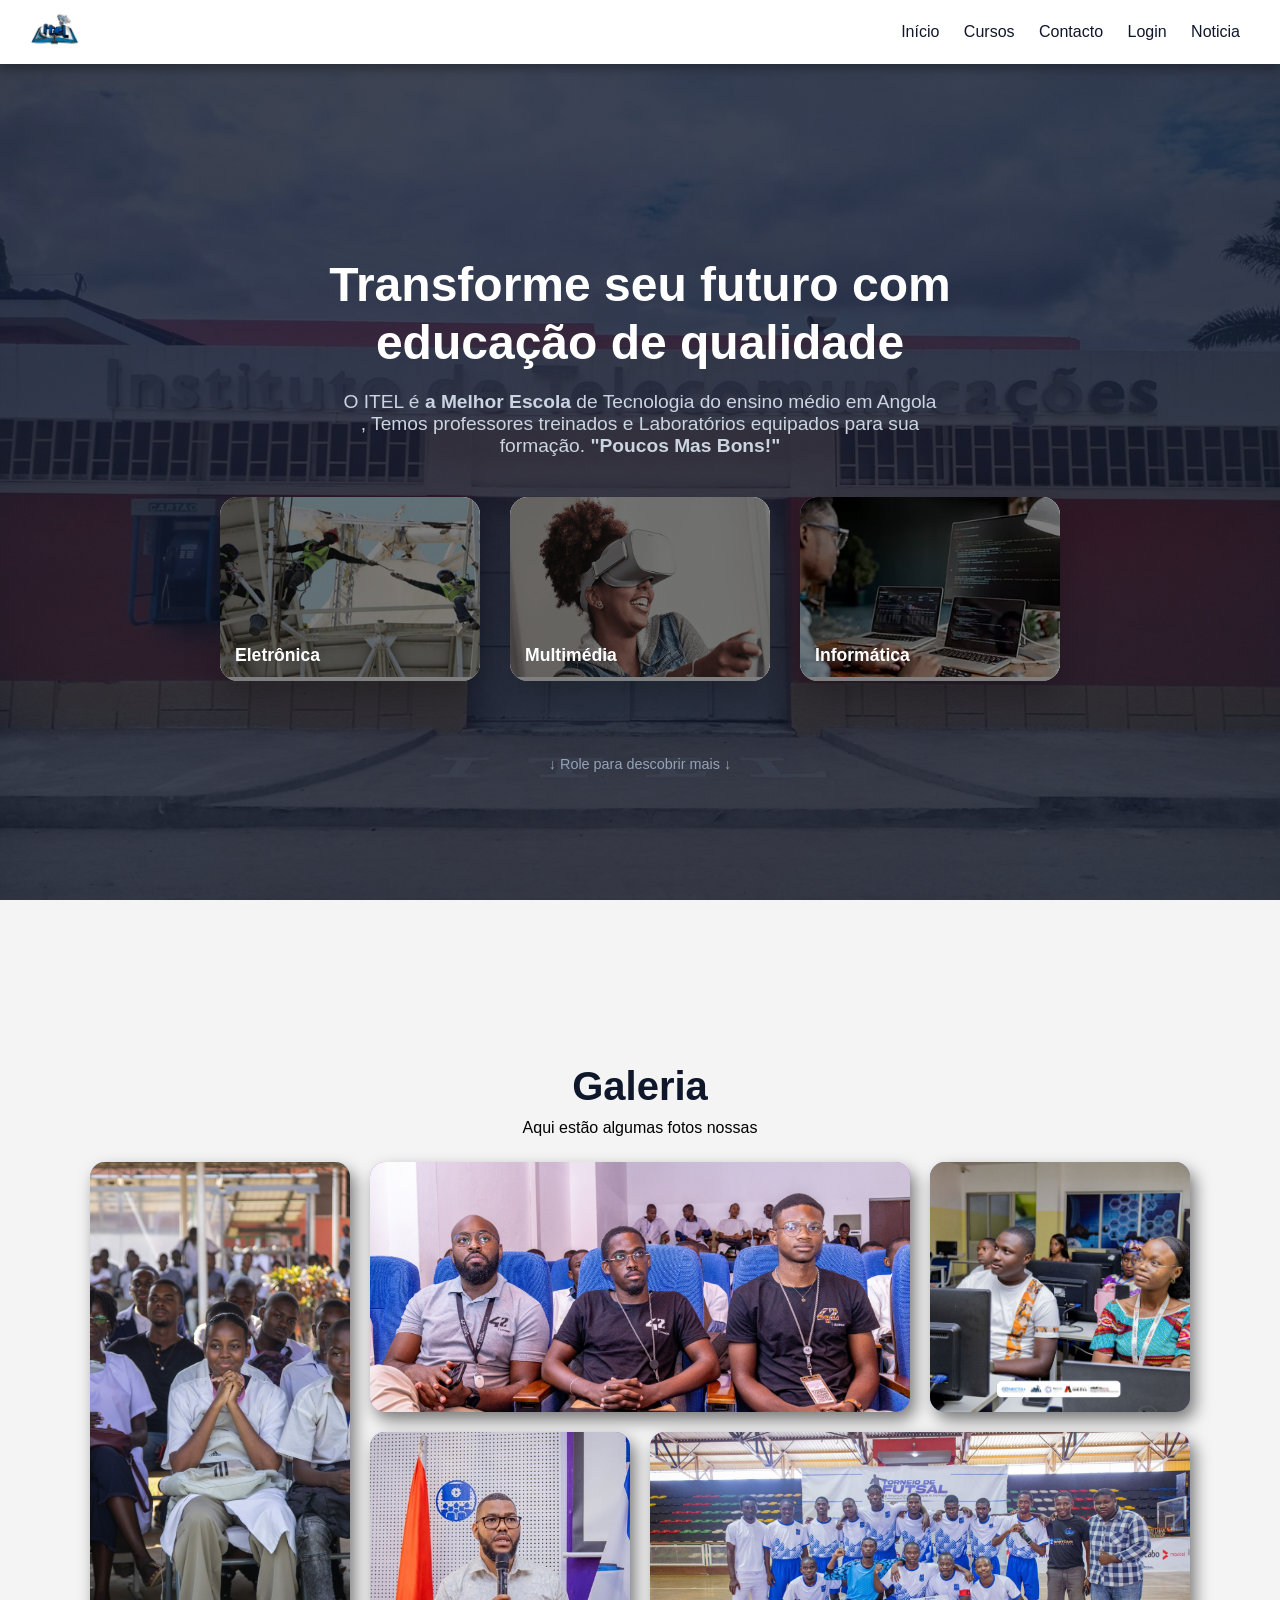
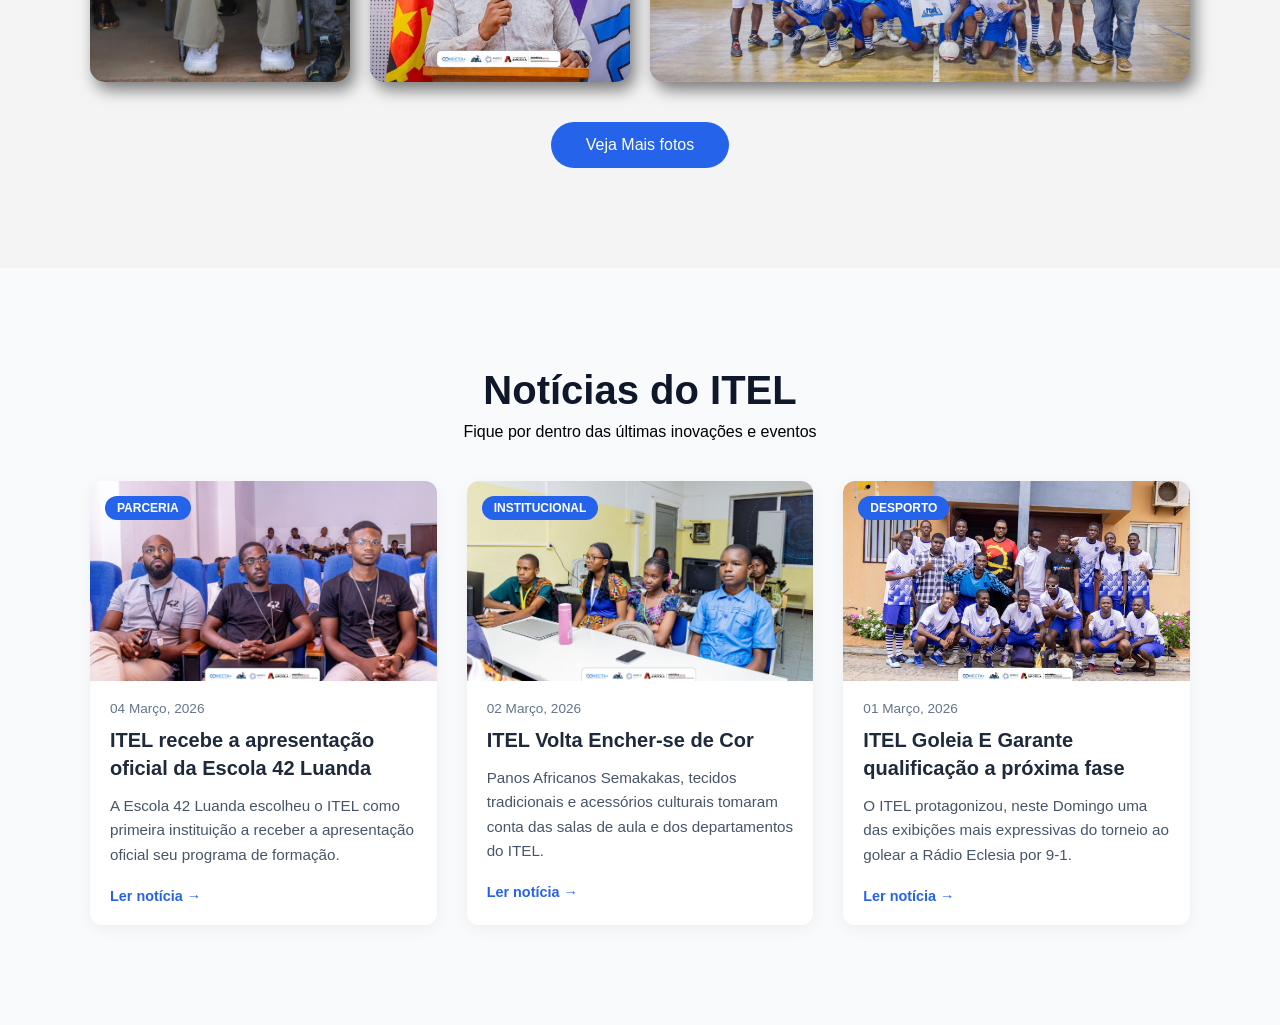
==== Final/index.html @ 25d89b78 "Troca básica de algumas propriedades" ====
<!DOCTYPE html>
<html lang="pt-br">
<head>
    <meta charset="UTF-8">
    <meta name="viewport" content="width=device-width, initial-scale=1.0">
    <meta name="Author" content="Aijá Gourgel e Zola Bento">
    <link rel="shortcut icon" href="imagens/image.png" type="image/x-icon">

    <link rel="stylesheet" href="style.css">
    
    <title>Itel - Instituto de Telecomunicações</title>
</head>


<body>
    <header>
        <div>
            <img src="imagens/image.png" alt="Imagem do itel">
            
        </div>
        <nav>
            <a href="#inicio">Início</a>
            <a href="#cursos">Cursos</a>
            <a href="#contacto">Contacto</a>
            <a href="login.html">Login</a>
            <a href="#noticia">Noticia</a>
        </nav>
    </header>



    <main>
        <section class="hero">
            <h1>Transforme seu futuro com educação de qualidade</h1>
            
            <p>O ITEL é <b>a Melhor Escola</b> de Tecnologia do ensino médio em Angola , Temos professores treinados e Laboratórios equipados para sua formação. 
            <b>"Poucos Mas Bons!"</b>
            <div class="cursos">

                <div class="card">
                   <a href="cursos.html"> <img src="imagens/electronica.png" alt="Curso de Eletrônica"></a>
                    <span>Eletrônica</span>
                </div>

                <div class="card">
                   <a href="cursos.html"> <img src="imagens/multimedia.png" alt="Curso de Multimédia"></a>
                    <span>Multimédia</span>
                </div>

                <div class="card">
                   <a href="cursos.html"> <img src="imagens/informatica.jpg" alt="Curso de Informática"></a>
                    <span>Informática</span>
                </div>

            </div>

            <div class="scroll">↓ Role para descobrir mais ↓</div>
        </section>





        <section id="galeria" class="secao">
            <h2>Galeria</h2>
            <p class="subtitle">Aqui estão algumas fotos nossas</p>
            <div class="bento-grid">
                <div class="foto-item grande-v" loading="lazy"><img src="Pagina de Galeria/GaleriaDeImagens/Alunos.jpg" alt=""></div>
                <div class="foto-item grande-h" loading="lazy"><img src="Pagina de Galeria/GaleriaDeImagens/42 4.jpeg" alt=""></div>
                <div class="foto-item quadrado" loading="lazy"><img src="Pagina de Galeria/GaleriaDeImagens/Africa Fevereiro8.jpeg" alt=""></div>
                <div class="foto-item quadrado" loading="lazy"><img src="Pagina de Galeria/GaleriaDeImagens/DG.jpg" alt=""></div>
                <div class="foto-item grande-h" loading="lazy"><img src="Pagina de Galeria/GaleriaDeImagens/DreamSpace Itel6.jpeg" alt=""></div>
            </div>
            
            <button class="botao"><a href="Pagina de Galeria/Galeria.html">Veja Mais fotos</a></button>
               
        </section>
            


        <section id="noticia" class="secao secao-noticias">
            <div>
                <h2 class="titulo-secao">Notícias do ITEL</h2>
                <p class="subtitle">Fique por dentro das últimas inovações e eventos</p>

                <div class="noticias-grid">
                    <article class="noticia-card">
                        <div class="noticia-img">
                            <img src="Pagina de Galeria/GaleriaDeImagens/42 4.jpeg" alt="Evento Tecnológico">
                            <span class="categoria">Parceria</span>
                        </div>
                        <div class="noticia-corpo">
                            <span class="data">04 Março, 2026</span>
                            <h3>ITEL recebe a apresentação oficial da Escola 42 Luanda</h3>
                            <p>A Escola 42 Luanda escolheu o ITEL como primeira instituição a receber a apresentação oficial seu programa de formação.</p>
                            <a href="#" class="ler-mais">Ler notícia →</a>
                        </div>
                    </article>

                    <article class="noticia-card">
                        <div class="noticia-img">
                            <img src="Pagina de Galeria/GaleriaDeImagens/Africa Fevereiro6.jpeg" alt="Formatura">
                            <span class="categoria">Institucional</span>
                        </div>
                        <div class="noticia-corpo">
                            <span class="data">02 Março, 2026</span>
                            <h3>ITEL Volta Encher-se de Cor</h3>
                            <p>Panos Africanos Semakakas, tecidos tradicionais e acessórios culturais tomaram conta das salas de aula e dos departamentos do ITEL.</p>
                            <a href="#" class="ler-mais">Ler notícia →</a>
                        </div>
                    </article>

                    <article class="noticia-card">
                        <div class="noticia-img">
                            <img src="Pagina de Galeria/GaleriaDeImagens/DreamSpace Itel2.jpeg" alt="Premiação">
                            <span class="categoria">Desporto</span>
                        </div>
                        <div class="noticia-corpo">
                            <span class="data">01 Março, 2026</span>
                            <h3>ITEL Goleia E Garante qualificação a próxima fase</h3>
                            <p>O ITEL protagonizou, neste Domingo uma das exibições mais expressivas do torneio ao golear a Rádio Eclesia por 9-1.</p>
                            <a href="#" class="ler-mais">Ler notícia →</a>
                        </div>
                    </article>
                </div>
            </div>
        </section>

        
    </main>
    
</body>
</html>
---- Final/style.css ----
/*Formatações Gerais*/

*{
    margin:0;
    padding:0;
    box-sizing:border-box;
    font-family: 'Segoe UI', Tahoma, Geneva, Verdana, sans-serif;
}

body{
    background-color: #f4f4f4;
}
/*definições básicas para todas as secções*/ 
.secao{
    padding: 100px 90px;
    display: flex;
    align-items: center;
    justify-content: center;
    flex-direction: column;
}

h1{
    color: white;
}
h2{
    text-align: center;
    font-size: 2.5rem;
    color: #0f172a;
    text-align: center;
    margin-bottom: 10px;
}

.subtitle{
    text-align: center;
    font-weight: 2px;
    margin-bottom: 25px;
}

html {
    scroll-behavior: smooth;
}





/*Navbar*/



header {
    display: flex;
    justify-content: space-between;
    padding: 5px 30px;
    position: sticky;
    top: 0;
    align-items: center;
    box-shadow: 0 5px 10px rgba(0,0,0,0.3);
    background-color: white;
    z-index: 1000;
}

header a {
    text-decoration: none;
    padding: 10px;
    color: #0f172a;
    font-weight: 500;
}

header img {
    width: 50px;
    display: inline;
}







/*Seção Hero*/


.hero{
    min-height:100vh;
    display:flex;
    flex-direction:column;
    justify-content:center;
    align-items:center;
    text-align:center;
    padding:40px 20px;
    background: linear-gradient(rgba(15, 23, 42, 0.79), rgba(15, 23, 42, 0.803)),
    url('imagens/ITELfoto.jpeg') center/cover;
    background-repeat: no-repeat;
    background-attachment: fixed;
    background-size: cover;
}

.hero h1{
    font-size:3rem;
    max-width:800px;
    margin-bottom:20px;
    line-height:1.2;
}

.hero h1{
    font-size:3rem;
    max-width:800px;
    margin-bottom:20px;
    line-height:1.2;
}

.hero p{
    font-size:1.2rem;
    max-width:600px;
    margin-bottom:40px;
    color:#cbd5e1;
}



.cursos{
    display:flex;
    gap:30px;
    flex-wrap:wrap;
    justify-content:center;
    margin-bottom:50px;
}

.card{
    position: relative;
    color: #ffffff;
    width:260px;
    background:#ffffff;
    border-radius:18px;
    overflow:hidden;
    box-shadow:0 15px 35px rgba(0,0,0,0.25);
    transition:0.4s ease;
    cursor:pointer;
    text-align:center;
}

.card img{
    width:100%;
    height:180px;
    object-fit:cover;
    transition:0.4s;
    overflow: hidden;
}

.card h3{
    padding:20px 15px;
    font-size:1.2rem;
    color:#0f172a;
}

.card::after{
    content:'';
    position:absolute;
    inset:0;
    background:rgba(0,0,0,0.45);
    opacity:0;
    transition:0.3s;
    opacity:1;
}

.card:hover{
    transform:translateY(-12px);
    box-shadow:0 20px 45px rgba(37,99,235,0.4);
}


.card::after{
    content:'';
    position:absolute;
    inset:0;
    background:rgba(0,0,0,0.5);
}

.card span{
    position:absolute;
    bottom:15px;
    left:15px;
    font-weight:bold;
    font-size:1.1rem;
    z-index:2;
    color:white;
}


.card:hover img{
    transform:scale(1.1);
}

.scroll{
    margin-top:25px;
    font-size:0.9rem;
    color:#94a3b8;
    animation: bounce 2s infinite;
}

@keyframes bounce{
    0%,20%,50%,80%,100%{transform:translateY(0);}
    40%{transform:translateY(8px);}
    60%{transform:translateY(4px);}
}

@media(max-width:768px){
    .hero h1{
        font-size:2.2rem;
    }
}









/*Seção Galeria*/


/*bento-grid... Um tipo de display q organiza em colunas... q nem no bootstrap */
.bento-grid {
    display: grid;
    grid-template-columns: repeat(4, 1fr);
    grid-auto-rows: 250px;
    gap: 20px;
}

/* O Container da Foto */
.foto-item {
    border-radius: 15px;
    overflow: hidden; /* Corta a imagem que sobrar do zoom */
    position: relative;
    background-color: #ddd;
    display: flex;
    box-shadow: 5px 8px 16px rgb(0, 0, 0, 0.5);
}

/* O Ajusta a Foto no seu container*/
.foto-item img {
    width: 100%;
    height: 100%;
    object-fit: cover;
    transition: transform 0.5s ease;
    display: block;
}

.foto-item:hover img {
    transform: scale(1.1);
    cursor: pointer;
}

/* Estilização das direções/tamanhos... aqui vc escolhe o tamanho dos filhos do container Bento-grid, tipo os col do bootstrap*/
.grande-v { 
    grid-row: span 2;
} 
.grande-h {
    grid-column: span 2; 
} 
.quadrado { 
    grid-column: span 1; grid-row: span 1; 
}
.destaque { 
    grid-column: span 2; grid-row: span 2; 
}

/* Cores de fallback apenas para os itens q estao sem foto ainda */
.grande-v {
    background-color: #7ed6df; 
}
.grande-h { 
    background-color: #e056fd; 
}
.quadrado { 
    background-color: #686de0; 
}
.destaque { 
    background-color: #f0932b; 
}

.botao{
    margin-top: 40px;
    padding:14px 35px;
    border:none;
    border-radius:30px;
    background:#2563eb;
    color:white;
    font-size:1rem;
    cursor:pointer;
    transition:0.3s;
    display: flex;
}

.botao:hover{
    background:#1d4ed8;
}

.botao a{
    text-decoration: none;
    color: white;
}







/* Seção de Notícias */

.secao-noticias {
    background-color: #f8fafc;
}


.noticias-grid {
    display: grid;
    grid-template-columns: repeat(3, 1fr);
    gap: 30px;
    max-width: 1200px;
    margin: 40px auto 0;
}

/* Card Individual */
.noticia-card {
    background: #ffffff;
    border-radius: 12px;
    overflow: hidden;
    box-shadow: 0 4px 15px rgba(0, 0, 0, 0.05);
    transition: transform 0.3s ease, box-shadow 0.3s ease;
}

.noticia-card:hover {
    transform: translateY(-8px);
    box-shadow: 0 10px 25px rgba(0, 0, 0, 0.1);
}

/* Imagem da Notícia */
.noticia-img {
    position: relative;
    height: 200px;
}

.noticia-img img {
    width: 100%;
    height: 100%;
    object-fit: cover;
}


.categoria {
    position: absolute;
    top: 15px;
    left: 15px;
    background: #2563eb;
    color: white;
    padding: 5px 12px;
    font-size: 0.75rem;
    font-weight: bold;
    border-radius: 20px;
    text-transform: uppercase;
}

/* Conteúdo do Card */
.noticia-corpo {
    padding: 20px;
}

.data {
    font-size: 0.85rem;
    color: #64748b;
    display: block;
    margin-bottom: 10px;
}

.noticia-corpo h3 {
    font-size: 1.25rem;
    color: #1e293b;
    margin-bottom: 12px;
    line-height: 1.4;
}

.noticia-corpo p {
    color: #475569;
    font-size: 0.95rem;
    line-height: 1.6;
    margin-bottom: 20px;
}

.ler-mais {
    text-decoration: none;
    color: #2563eb;
    font-weight: bold;
    font-size: 0.9rem;
    transition: 0.2s;
}
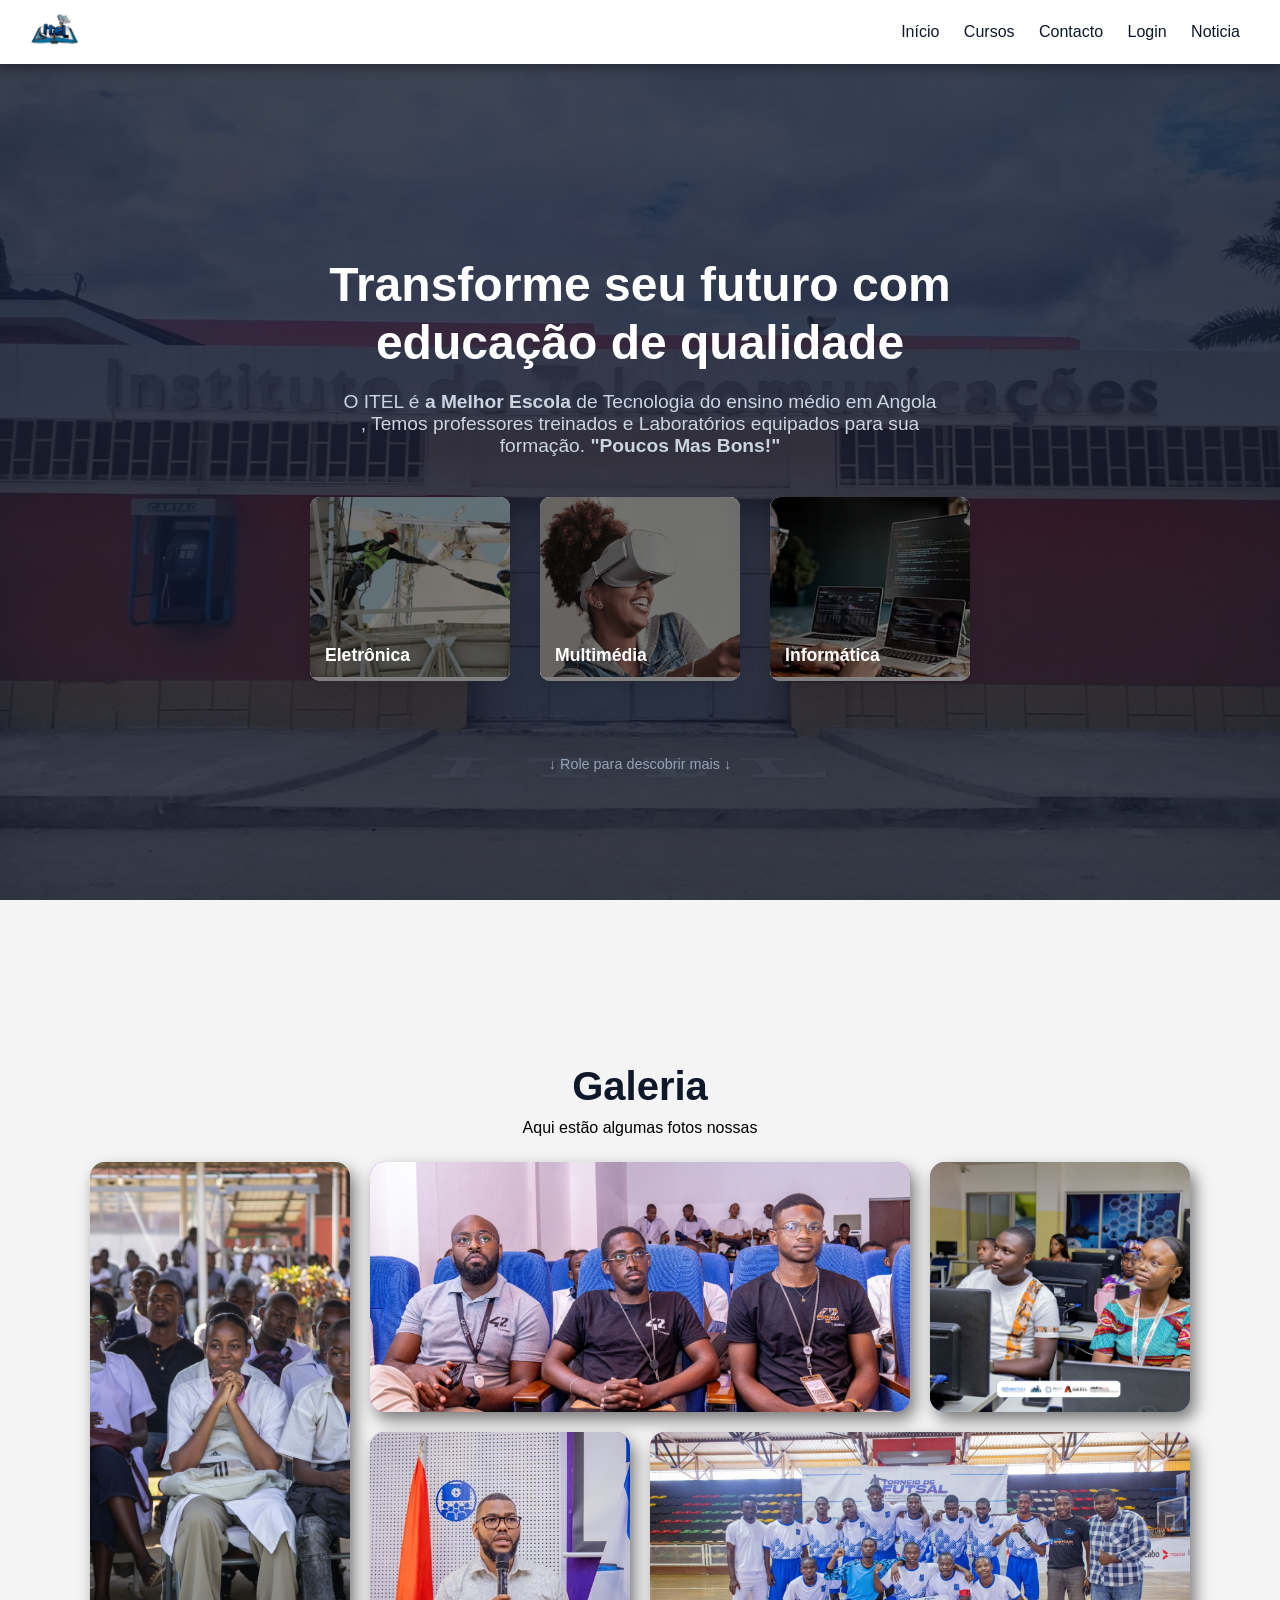
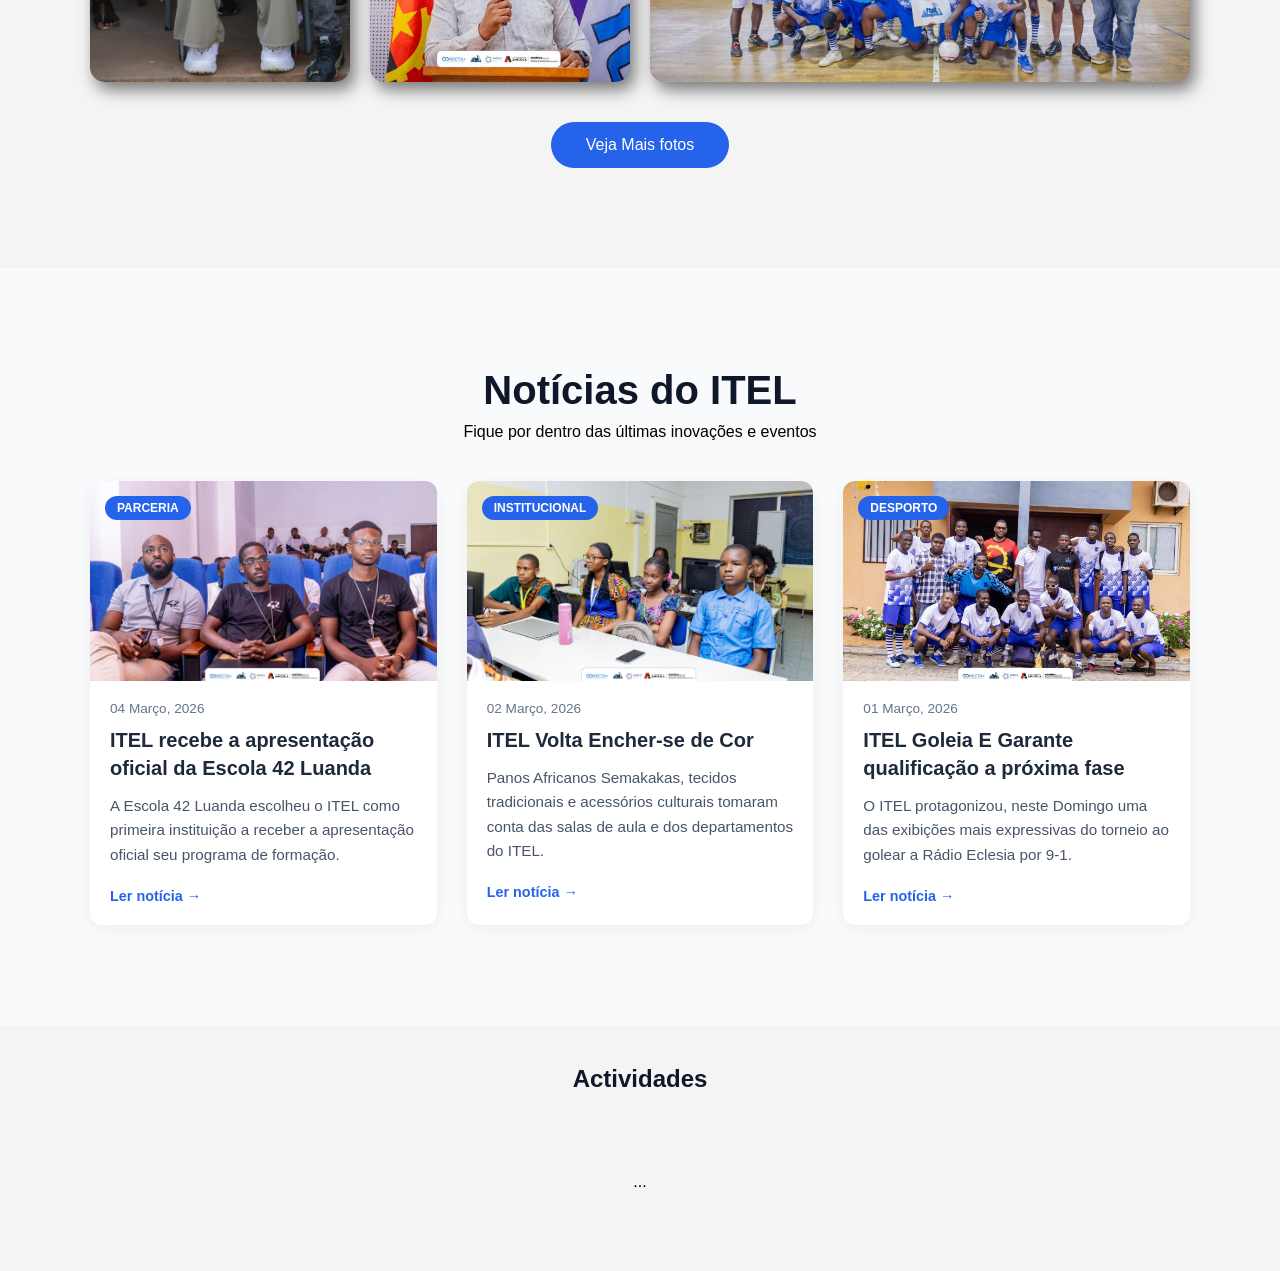
==== commit 50bb3edf: "trabalhei no sector de actividades e estou terminando a section de noticia, só vai faltar pra mim, a" ====
--- a/Final/index.html
+++ b/Final/index.html
@@ -6,7 +6,7 @@
     <meta name="Author" content="Aijá Gourgel e Zola Bento">
     <link rel="shortcut icon" href="imagens/image.png" type="image/x-icon">
 
-    <link rel="stylesheet" href="style.css">
+    <link rel="stylesheet" href="/Final/style.css">
     
     <title>Itel - Instituto de Telecomunicações</title>
 </head>
@@ -15,12 +15,12 @@
 <body>
     <header>
         <div>
-            <img src="imagens/image.png" alt="Imagem do itel">
+            <img src="/Final/imagens/image.png" alt="Imagem do itel">
             
         </div>
         <nav>
             <a href="#inicio">Início</a>
-            <a href="#cursos">Cursos</a>
+            <a href="/Final/cursos/cursos.html">Cursos</a>
             <a href="#contacto">Contacto</a>
             <a href="login.html">Login</a>
             <a href="#noticia">Noticia</a>
@@ -93,7 +93,7 @@
                             <span class="data">04 Março, 2026</span>
                             <h3>ITEL recebe a apresentação oficial da Escola 42 Luanda</h3>
                             <p>A Escola 42 Luanda escolheu o ITEL como primeira instituição a receber a apresentação oficial seu programa de formação.</p>
-                            <a href="#" class="ler-mais">Ler notícia →</a>
+                            <a href="/Final/noticias/noticias.html" class="ler-mais">Ler notícia →</a>
                         </div>
                     </article>
 
@@ -106,7 +106,7 @@
                             <span class="data">02 Março, 2026</span>
                             <h3>ITEL Volta Encher-se de Cor</h3>
                             <p>Panos Africanos Semakakas, tecidos tradicionais e acessórios culturais tomaram conta das salas de aula e dos departamentos do ITEL.</p>
-                            <a href="#" class="ler-mais">Ler notícia →</a>
+                            <a href="/Final/noticias/noticias.html" class="ler-mais">Ler notícia →</a>
                         </div>
                     </article>
 
@@ -119,15 +119,85 @@
                             <span class="data">01 Março, 2026</span>
                             <h3>ITEL Goleia E Garante qualificação a próxima fase</h3>
                             <p>O ITEL protagonizou, neste Domingo uma das exibições mais expressivas do torneio ao golear a Rádio Eclesia por 9-1.</p>
-                            <a href="#" class="ler-mais">Ler notícia →</a>
+                            <a href="/Final/noticias/noticias.html" class="ler-mais">Ler notícia →</a>
                         </div>
                     </article>
                 </div>
             </div>
         </section>
 
+
         
+    <section id="actividades" class="actividades">
+
+  <!-- Título da Secção -->
+  <h1>Actividades</h1>
+
+  <!-- Área de Cards -->
+  <div class="cards-container">
+    <div class="card" data-atividade="Fititel">
+      <img src="/Final/Actividades/fititel/544825075_1218911470279845_1274962918031670438_n.jpg" alt="Fititel">
+      <h3>Fititel</h3>
+      <p>O Fititel é um evento de tecnologia e inovação do ITEL, reunindo estudantes e projetos criativos.</p>
+    </div>
+    <div class="card" data-atividade="Informática">
+      <img src="/Final/Actividades/seman_info/capainfo.jpg" alt="Semana de Informática">
+      <h3>Semana de Informática</h3>
+      <p>Semana dedicada à informática, com workshops de programação, sistemas e novas tecnologias.</p>
+    </div>
+    <div class="card" data-atividade="Electrónica">
+      <img src="/Final/Actividades/Seman_ele/capsemanaeele.jpg" alt="Semana de Electrónica">
+      <h3>Semana de Electrónica</h3>
+      <p>Semana de Electrónica com projetos de circuitos, robótica e inovação tecnológica aplicada.</p>
+    </div>
+    <div class="card" data-atividade="Multimédia">
+      <img src="/Final/Actividades/sema_mult/487853320_1090563743114619_5174947730304767502_n.jpg" alt="Semana de Multimédia">
+      <h3>Semana de Multimédia</h3>
+      <p>Apresentação de trabalhos de design, vídeo, áudio e outras criações digitais inovadoras.</p>
+    </div>
+    <div class="card" data-atividade="África">
+      <img src="/Final/Actividades/sexta_cultural/Amor.jpg" alt="Representação da África">
+      <h3>Sexta Cultural</h3>
+      <p>Toda última sexta do mês, cultura, música, dança e atividades artísticas para todos.</p>
+    </div>
+    <div class="card" data-atividade="ITEL Solidário">
+      <img src="/Final/Actividades/itelsolidario/487826390_1088875983283395_3658495766381052444_n (1).jpg" alt="ITEL Solidário">
+      <h3>ITEL Solidário</h3>
+      <p>O ITEL Solidário promove ações sociais e comunitárias, ajudando pessoas e fortalecendo a comunidade.</p>
+    </div>
+    <div class="card" data-atividade="Futebol">
+      <img src="/Final/Actividades/futitel/capa.jpg" alt="Futebol">
+      <h3>Futebol</h3>
+      <p>Competições e jogos de futebol entre estudantes, promovendo desporto, espírito e diversão.</p>
+    </div>
+  </div>
+
+  <!-- Modal -->
+  <div class="modal">
+    <div class="modal-content">
+      <span class="close">&times;</span>
+      <h2 id="modal-title"></h2>
+      <div class="modal-gallery" id="modal-gallery">
+        <!-- Imagens carregadas via JS -->
+      </div>
+    </div>
+  </div>
+<section id="actividades" class="actividades">
+  <!-- Título e cards existentes -->
+  ...
+  <!-- Modal existente -->
+  <div class="modal">
+    ...
+  </div>
+
+  <!-- Novo lightbox -->
+  <div class="lightbox" id="lightbox">
+    <span class="close-lightbox">&times;</span>
+    <img id="lightbox-img" src="">
+  </div>
+</section>
+</section>
     </main>
-    
+    <script src="script.js"></script>
 </body>
 </html>
--- a/Final/style.css
+++ b/Final/style.css
@@ -397,4 +397,239 @@
     font-weight: bold;
     font-size: 0.9rem;
     transition: 0.2s;
+}
+/* ====== Secção Actividades ====== */
+.actividades {
+  padding: 40px;
+  text-align: center;
+  background-color: #F4F4F4;
+  font-family: 'Segoe UI', Tahoma, Geneva, Verdana, sans-serif;
+}
+
+.actividades h1 {
+  color: #0F172A;
+  margin-bottom: 40px;
+}
+
+/* ====== Cards ====== */
+.cards-container {
+  display: flex;
+  justify-content: center;
+  gap: 30px;
+  flex-wrap: wrap;
+}
+
+.card {
+  background: #FFFFFF;
+  border-radius: 10px;
+  box-shadow: 0 5px 15px rgba(0,0,0,0.1);
+  width: 200px;
+  cursor: pointer;
+  transition: transform 0.3s, box-shadow 0.3s, opacity 0.6s;
+  opacity: 0;
+  transform: scale(0.8);
+}
+
+.card img {
+  width: 100%;
+  border-top-left-radius: 10px;
+  border-top-right-radius: 10px;
+}
+
+.card h3 {
+  color: #2563EB;
+  margin: 10px 0 5px;
+}
+
+.card p {
+  color: #64748B;
+  font-size: 14px;
+  padding: 0 10px 10px;
+}
+
+.card:hover {
+  transform: translateY(-5px);
+  box-shadow: 0 10px 20px rgba(0,0,0,0.2);
+}
+
+/* ====== Modal ====== */
+.modal {
+  display: none;
+  position: fixed;
+  z-index: 999;
+  left: 0;
+  top: 0;
+  width: 100%;
+  height: 100%;
+  overflow: auto;
+  background-color: rgba(0,0,0,0.7);
+}
+
+.modal-content {
+  background-color: #FFFFFF;
+  margin: 10% auto;
+  padding: 20px;
+  border-radius: 10px;
+  width: 80%;
+  max-width: 800px;
+  animation: zoomIn 0.4s ease;
+  text-align: center;
+}
+
+.modal-gallery {
+  display: grid;
+  grid-template-columns: repeat(auto-fill, 150px);
+  gap: 15px;
+  justify-content: center;
+  margin-top: 20px;
+}
+
+.modal-gallery img {
+  width: 100%;
+  border-radius: 5px;
+}
+
+.close {
+  color: #0F172A;
+  float: right;
+  font-size: 28px;
+  font-weight: bold;
+  cursor: pointer;
+}
+
+.close:hover {
+  color: #2563EB;
+}
+
+/* ====== Animação ====== */
+@keyframes zoomIn {
+  0% { transform: scale(0.8); opacity: 0; }
+  100% { transform: scale(1); opacity: 1; }
+}
+/* Hover zoom na galeria */
+.modal-gallery img {
+  width: 100%;
+  border-radius: 5px;
+  transition: transform 0.3s, box-shadow 0.3s;
+  cursor: pointer;
+}
+
+.modal-gallery img:hover {
+  transform: scale(1.1);
+  box-shadow: 0 10px 20px rgba(0,0,0,0.3);
+}
+
+/* Lightbox */
+.lightbox {
+  display: none;
+  position: fixed;
+  z-index: 1000;
+  top: 0;
+  left: 0;
+  width: 100%;
+  height: 100%;
+  background-color: rgba(0,0,0,0.9);
+  justify-content: center;
+  align-items: center;
+}
+
+.lightbox img {
+  max-width: 90%;
+  max-height: 90%;
+  border-radius: 10px;
+  box-shadow: 0 10px 30px rgba(0,0,0,0.5);
+}
+
+.close-lightbox {
+  position: absolute;
+  top: 20px;
+  right: 30px;
+  color: #FFFFFF;
+  font-size: 36px;
+  cursor: pointer;
+}
+
+.pagina-noticias{
+padding:40px;
+background:#f4f4f4;
+font-family:Arial;
+}
+
+.topo-noticias{
+display:flex;
+justify-content:space-between;
+margin-bottom:40px;
+}
+
+.voltar{
+text-decoration:none;
+color:#2563EB;
+font-weight:bold;
+}
+
+.cards-noticias{
+display:grid;
+grid-template-columns:repeat(auto-fit,minmax(260px,1fr));
+gap:25px;
+}
+
+.card-noticia{
+background:white;
+padding:15px;
+border-radius:10px;
+box-shadow:0 5px 15px rgba(0,0,0,0.1);
+transition:0.3s;
+}
+
+.card-noticia:hover{
+transform:translateY(-5px);
+}
+
+.card-noticia img{
+width:100%;
+border-radius:8px;
+}
+
+.saber-mais{
+color:#2563EB;
+cursor:pointer;
+font-weight:bold;
+}
+
+
+/* MODAL */
+
+.modal-noticia{
+display:none;
+position:fixed;
+top:0;
+left:0;
+width:100%;
+height:100%;
+background:rgba(0,0,0,0.7);
+justify-content:center;
+align-items:center;
+}
+
+.modal-conteudo{
+background:white;
+width:70%;
+max-width:900px;
+padding:25px;
+border-radius:10px;
+position:relative;
+}
+
+.modal-conteudo img{
+width:100%;
+border-radius:8px;
+margin-bottom:20px;
+}
+
+.fechar{
+position:absolute;
+top:10px;
+right:20px;
+font-size:30px;
+cursor:pointer;
 }
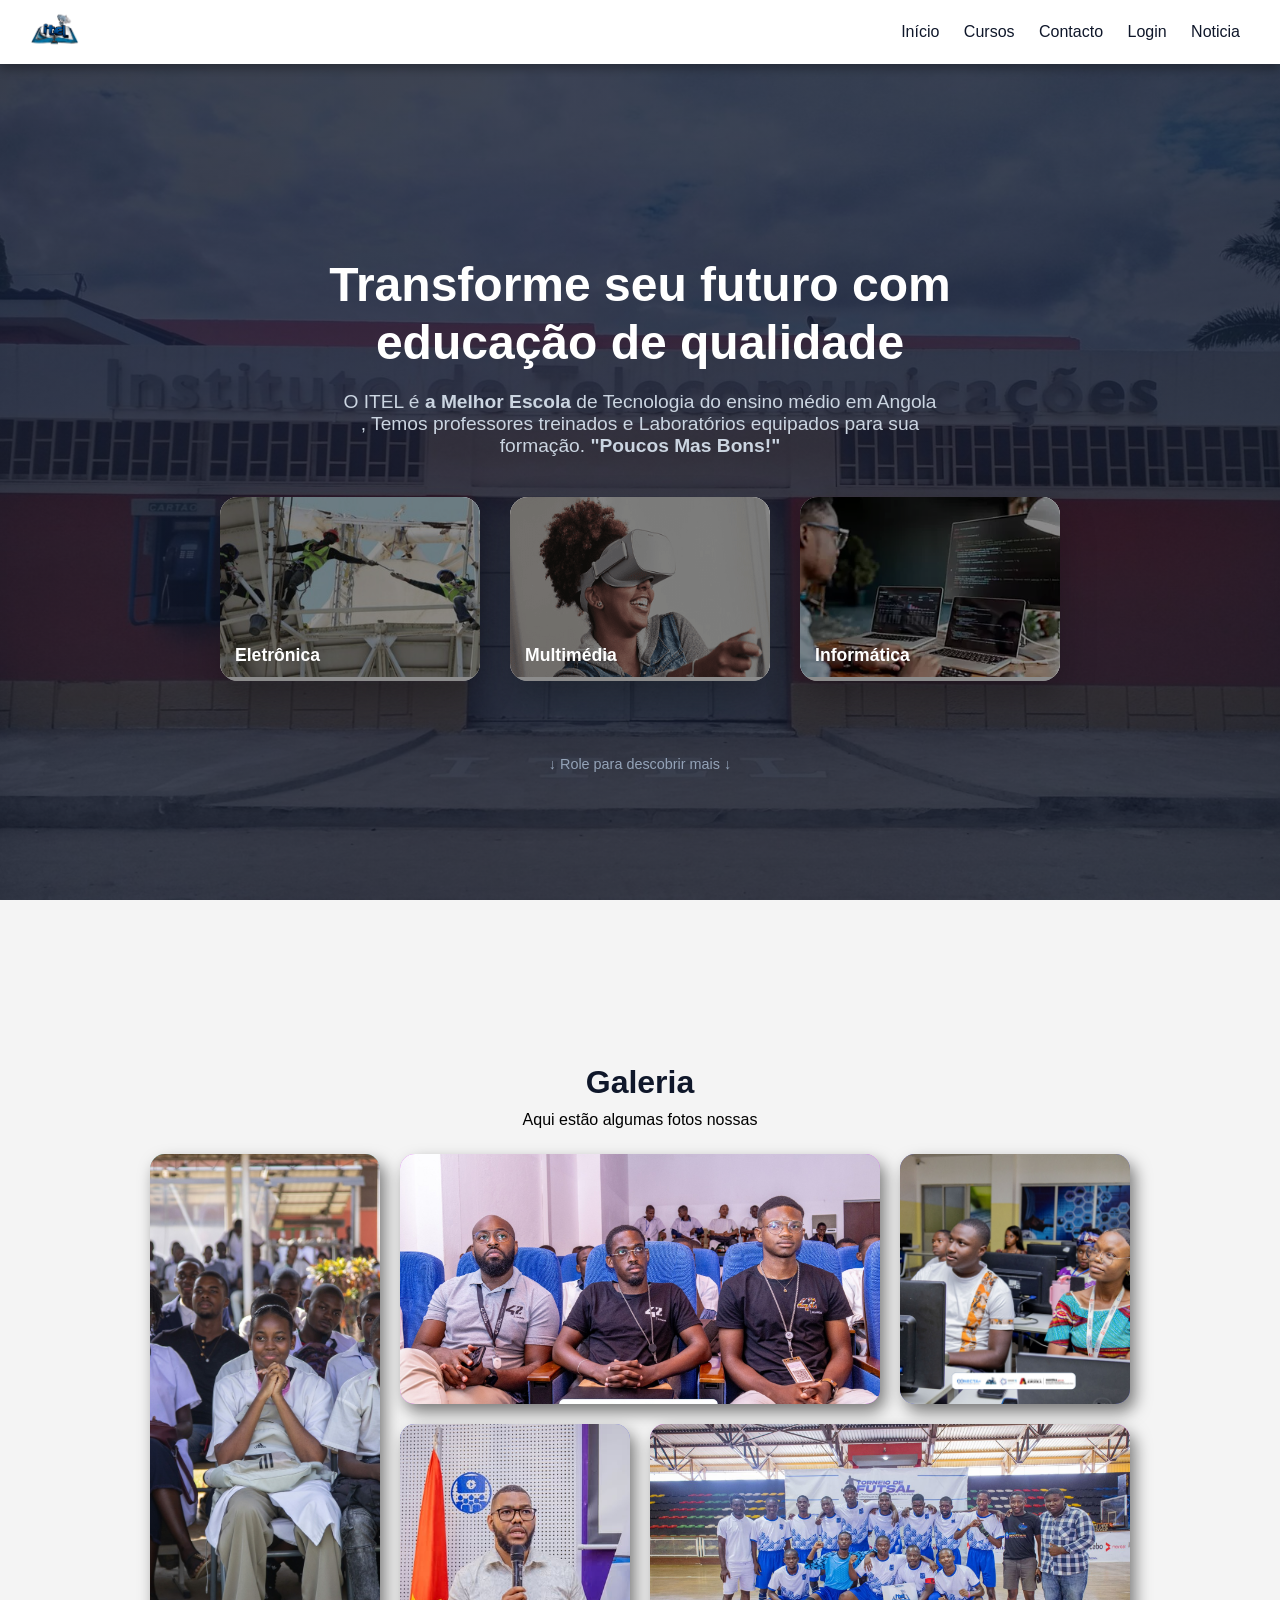
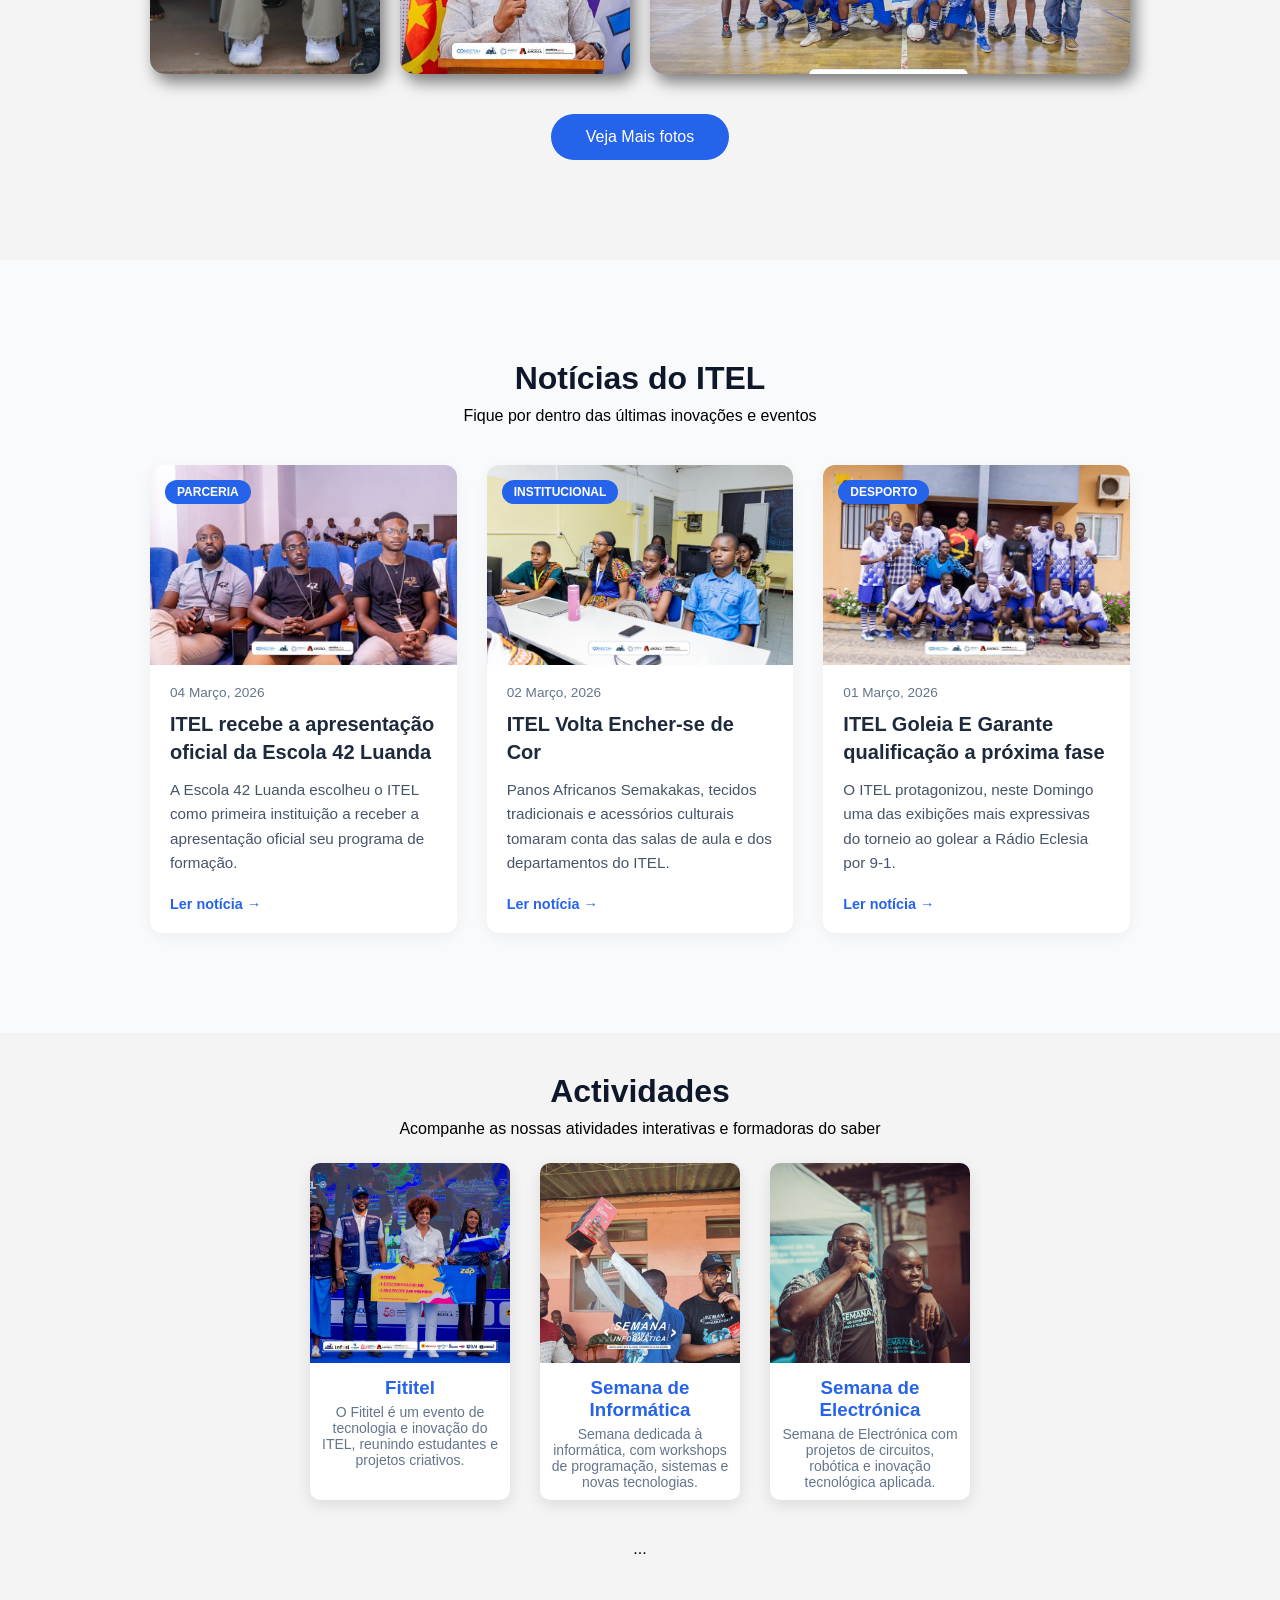
==== commit 6f4185e0: "Basic" ====
--- a/Final/index.html
+++ b/Final/index.html
@@ -6,7 +6,7 @@
     <meta name="Author" content="Aijá Gourgel e Zola Bento">
     <link rel="shortcut icon" href="imagens/image.png" type="image/x-icon">
 
-    <link rel="stylesheet" href="/Final/style.css">
+    <link rel="stylesheet" href="style.css">
     
     <title>Itel - Instituto de Telecomunicações</title>
 </head>
@@ -15,14 +15,14 @@
 <body>
     <header>
         <div>
-            <img src="/Final/imagens/image.png" alt="Imagem do itel">
+            <img src="imagens/image.png" alt="Imagem do itel">
             
         </div>
         <nav>
             <a href="#inicio">Início</a>
-            <a href="/Final/cursos/cursos.html">Cursos</a>
+            <a href="cursos/cursos.html">Cursos</a>
             <a href="#contacto">Contacto</a>
-            <a href="login.html">Login</a>
+            <a href="Login/Login.html">Login</a>
             <a href="#noticia">Noticia</a>
         </nav>
     </header>
@@ -37,17 +37,17 @@
             <b>"Poucos Mas Bons!"</b>
             <div class="cursos">
 
-                <div class="card">
+                <div class="card-hero">
                    <a href="cursos.html"> <img src="imagens/electronica.png" alt="Curso de Eletrônica"></a>
                     <span>Eletrônica</span>
                 </div>
 
-                <div class="card">
+                <div class="card-hero">
                    <a href="cursos.html"> <img src="imagens/multimedia.png" alt="Curso de Multimédia"></a>
                     <span>Multimédia</span>
                 </div>
 
-                <div class="card">
+                <div class="card-hero">
                    <a href="cursos.html"> <img src="imagens/informatica.jpg" alt="Curso de Informática"></a>
                     <span>Informática</span>
                 </div>
@@ -128,76 +128,88 @@
 
 
         
-    <section id="actividades" class="actividades">
-
-  <!-- Título da Secção -->
-  <h1>Actividades</h1>
-
-  <!-- Área de Cards -->
-  <div class="cards-container">
-    <div class="card" data-atividade="Fititel">
-      <img src="/Final/Actividades/fititel/544825075_1218911470279845_1274962918031670438_n.jpg" alt="Fititel">
-      <h3>Fititel</h3>
-      <p>O Fititel é um evento de tecnologia e inovação do ITEL, reunindo estudantes e projetos criativos.</p>
-    </div>
-    <div class="card" data-atividade="Informática">
-      <img src="/Final/Actividades/seman_info/capainfo.jpg" alt="Semana de Informática">
-      <h3>Semana de Informática</h3>
-      <p>Semana dedicada à informática, com workshops de programação, sistemas e novas tecnologias.</p>
-    </div>
-    <div class="card" data-atividade="Electrónica">
-      <img src="/Final/Actividades/Seman_ele/capsemanaeele.jpg" alt="Semana de Electrónica">
-      <h3>Semana de Electrónica</h3>
-      <p>Semana de Electrónica com projetos de circuitos, robótica e inovação tecnológica aplicada.</p>
-    </div>
-    <div class="card" data-atividade="Multimédia">
-      <img src="/Final/Actividades/sema_mult/487853320_1090563743114619_5174947730304767502_n.jpg" alt="Semana de Multimédia">
-      <h3>Semana de Multimédia</h3>
-      <p>Apresentação de trabalhos de design, vídeo, áudio e outras criações digitais inovadoras.</p>
-    </div>
-    <div class="card" data-atividade="África">
-      <img src="/Final/Actividades/sexta_cultural/Amor.jpg" alt="Representação da África">
-      <h3>Sexta Cultural</h3>
-      <p>Toda última sexta do mês, cultura, música, dança e atividades artísticas para todos.</p>
-    </div>
-    <div class="card" data-atividade="ITEL Solidário">
-      <img src="/Final/Actividades/itelsolidario/487826390_1088875983283395_3658495766381052444_n (1).jpg" alt="ITEL Solidário">
-      <h3>ITEL Solidário</h3>
-      <p>O ITEL Solidário promove ações sociais e comunitárias, ajudando pessoas e fortalecendo a comunidade.</p>
-    </div>
-    <div class="card" data-atividade="Futebol">
-      <img src="/Final/Actividades/futitel/capa.jpg" alt="Futebol">
-      <h3>Futebol</h3>
-      <p>Competições e jogos de futebol entre estudantes, promovendo desporto, espírito e diversão.</p>
-    </div>
-  </div>
-
-  <!-- Modal -->
-  <div class="modal">
-    <div class="modal-content">
-      <span class="close">&times;</span>
-      <h2 id="modal-title"></h2>
-      <div class="modal-gallery" id="modal-gallery">
-        <!-- Imagens carregadas via JS -->
-      </div>
-    </div>
-  </div>
-<section id="actividades" class="actividades">
-  <!-- Título e cards existentes -->
-  ...
-  <!-- Modal existente -->
-  <div class="modal">
-    ...
-  </div>
-
-  <!-- Novo lightbox -->
-  <div class="lightbox" id="lightbox">
-    <span class="close-lightbox">&times;</span>
-    <img id="lightbox-img" src="">
-  </div>
-</section>
-</section>
+        <section id="actividades" class="actividades">
+
+            <!-- Título da Secção -->
+            <h2>Actividades</h2>
+            <p class="subtitle">Acompanhe as nossas atividades interativas e formadoras do saber</p>
+
+            <!-- Área de Cards -->
+            <div class="cards-container">
+                <div class="card" data-atividade="Fititel">
+                    <img src="Actividades/fititel/544825075_1218911470279845_1274962918031670438_n.jpg" alt="Fititel">
+                    <h3>Fititel</h3>
+                    <p>O Fititel é um evento de tecnologia e inovação do ITEL, reunindo estudantes e projetos criativos.</p>
+                </div>
+
+                <div class="card" data-atividade="Informática">
+                    <img src="Actividades/seman_info/capainfo.jpg" alt="Semana de Informática">
+                    <h3>Semana de Informática</h3>
+                    <p>Semana dedicada à informática, com workshops de programação, sistemas e novas tecnologias.</p>
+                </div>
+
+                <div class="card" data-atividade="Electrónica">
+                    <img src="Actividades/Seman_ele/capsemanaeele.jpg" alt="Semana de Electrónica">
+                    <h3>Semana de Electrónica</h3>
+                    <p>Semana de Electrónica com projetos de circuitos, robótica e inovação tecnológica aplicada.</p>
+                </div>
+
+                <div class="card" data-atividade="Multimédia">
+                    <img src="Actividades/sema_mult/487853320_1090563743114619_5174947730304767502_n.jpg" alt="Semana de Multimédia">
+                    <h3>Semana de Multimédia</h3>
+                    <p>Apresentação de trabalhos de design, vídeo, áudio e outras criações digitais inovadoras.</p>
+                </div>
+
+                <div class="card" data-atividade="África">
+                    <img src="Actividades/sexta_cultural/Amor.jpg" alt="Representação da África">
+                    <h3>Sexta Cultural</h3>
+                    <p>Toda última sexta do mês, cultura, música, dança e atividades artísticas para todos.</p>
+                </div>
+
+                <div class="card" data-atividade="ITEL Solidário">
+                    <img src="Actividades/itelsolidario/487826390_1088875983283395_3658495766381052444_n (1).jpg" alt="ITEL Solidário">
+                    <h3>ITEL Solidário</h3>
+                    <p>O ITEL Solidário promove ações sociais e comunitárias, ajudando pessoas e fortalecendo a comunidade.</p>
+                </div>
+
+                <div class="card" data-atividade="Futebol">
+                    <img src="Actividades/futitel/capa.jpg" alt="Futebol">
+                    <h3>Futebol</h3>
+                    <p>Competições e jogos de futebol entre estudantes, promovendo desporto, espírito e diversão.</p>
+                </div>
+            </div>
+
+            <!-- Modal -->
+            <div class="modal">
+                <div class="modal-content">
+                    <span class="close">&times;</span>
+                    <h2 id="modal-title"></h2>
+                    <div class="modal-gallery" id="modal-gallery">
+                        <!-- Imagens carregadas via JS -->
+                    </div>
+                </div>
+            </div>
+
+            <section id="actividades" class="actividades">
+                <!-- Título e cards existentes -->
+                ...
+                <!-- Modal existente -->
+                <div class="modal">
+                    ...
+                </div>
+
+                <!-- Novo lightbox -->
+                <div class="lightbox" id="lightbox">
+                    <span class="close-lightbox">&times;</span>
+                    <img id="lightbox-img" src="">
+                </div>
+            </section>
+        </section>
     </main>
+    
+    <footer>
+        
+    </footer>
     <script src="script.js"></script>
 </body>
 </html>
--- a/Final/style.css
+++ b/Final/style.css
@@ -12,7 +12,7 @@
 }
 /*definições básicas para todas as secções*/ 
 .secao{
-    padding: 100px 90px;
+    padding: 100px 150px;
     display: flex;
     align-items: center;
     justify-content: center;
@@ -24,7 +24,7 @@
 }
 h2{
     text-align: center;
-    font-size: 2.5rem;
+    font-size: 2rem;
     color: #0f172a;
     text-align: center;
     margin-bottom: 10px;
@@ -127,7 +127,7 @@
     margin-bottom:50px;
 }
 
-.card{
+.card-hero{
     position: relative;
     color: #ffffff;
     width:260px;
@@ -140,7 +140,7 @@
     text-align:center;
 }
 
-.card img{
+.card-hero img{
     width:100%;
     height:180px;
     object-fit:cover;
@@ -148,13 +148,13 @@
     overflow: hidden;
 }
 
-.card h3{
+.card-hero h3{
     padding:20px 15px;
     font-size:1.2rem;
     color:#0f172a;
 }
 
-.card::after{
+.card-hero::after{
     content:'';
     position:absolute;
     inset:0;
@@ -164,20 +164,14 @@
     opacity:1;
 }
 
-.card:hover{
+.card-hero:hover{
     transform:translateY(-12px);
     box-shadow:0 20px 45px rgba(37,99,235,0.4);
 }
 
 
-.card::after{
-    content:'';
-    position:absolute;
-    inset:0;
-    background:rgba(0,0,0,0.5);
-}
-
-.card span{
+
+.card-hero span{
     position:absolute;
     bottom:15px;
     left:15px;
@@ -188,7 +182,7 @@
 }
 
 
-.card:hover img{
+.card-hero:hover img{
     transform:scale(1.1);
 }
 
@@ -398,6 +392,7 @@
     font-size: 0.9rem;
     transition: 0.2s;
 }
+
 /* ====== Secção Actividades ====== */
 .actividades {
   padding: 40px;
@@ -560,7 +555,9 @@
 justify-content:space-between;
 margin-bottom:40px;
 }
-
+.topo-noticias h1{
+    color: #000000;
+}
 .voltar{
 text-decoration:none;
 color:#2563EB;
@@ -632,4 +629,64 @@
 right:20px;
 font-size:30px;
 cursor:pointer;
+}
+/* FUNDO DO MODAL */
+.modal-noticia{
+display:none;
+position:fixed;
+top:0;
+left:0;
+width:100%;
+height:100%;
+background:rgba(0,0,0,0.7);
+justify-content:center;
+align-items:center;
+padding:20px;
+z-index:999;
+}
+
+/* CAIXA DO MODAL */
+.modal-conteudo{
+background:white;
+width:90%;
+max-width:850px;
+max-height:90vh;
+overflow-y:auto;
+border-radius:12px;
+padding:25px;
+position:relative;
+box-shadow:0 10px 30px rgba(0,0,0,0.3);
+}
+
+/* IMAGEM */
+.modal-conteudo img{
+width:100%;
+height:350px;
+object-fit:cover;
+border-radius:8px;
+margin-bottom:20px;
+}
+
+/* TITULO */
+#modal-titulo{
+font-size:26px;
+margin-bottom:15px;
+color:#0f172a;
+}
+
+/* TEXTO */
+#modal-texto{
+line-height:1.7;
+color:#475569;
+text-align:justify;
+}
+
+/* BOTÃO FECHAR */
+.fechar{
+position:absolute;
+top:15px;
+right:20px;
+font-size:28px;
+cursor:pointer;
+color:#333;
 }
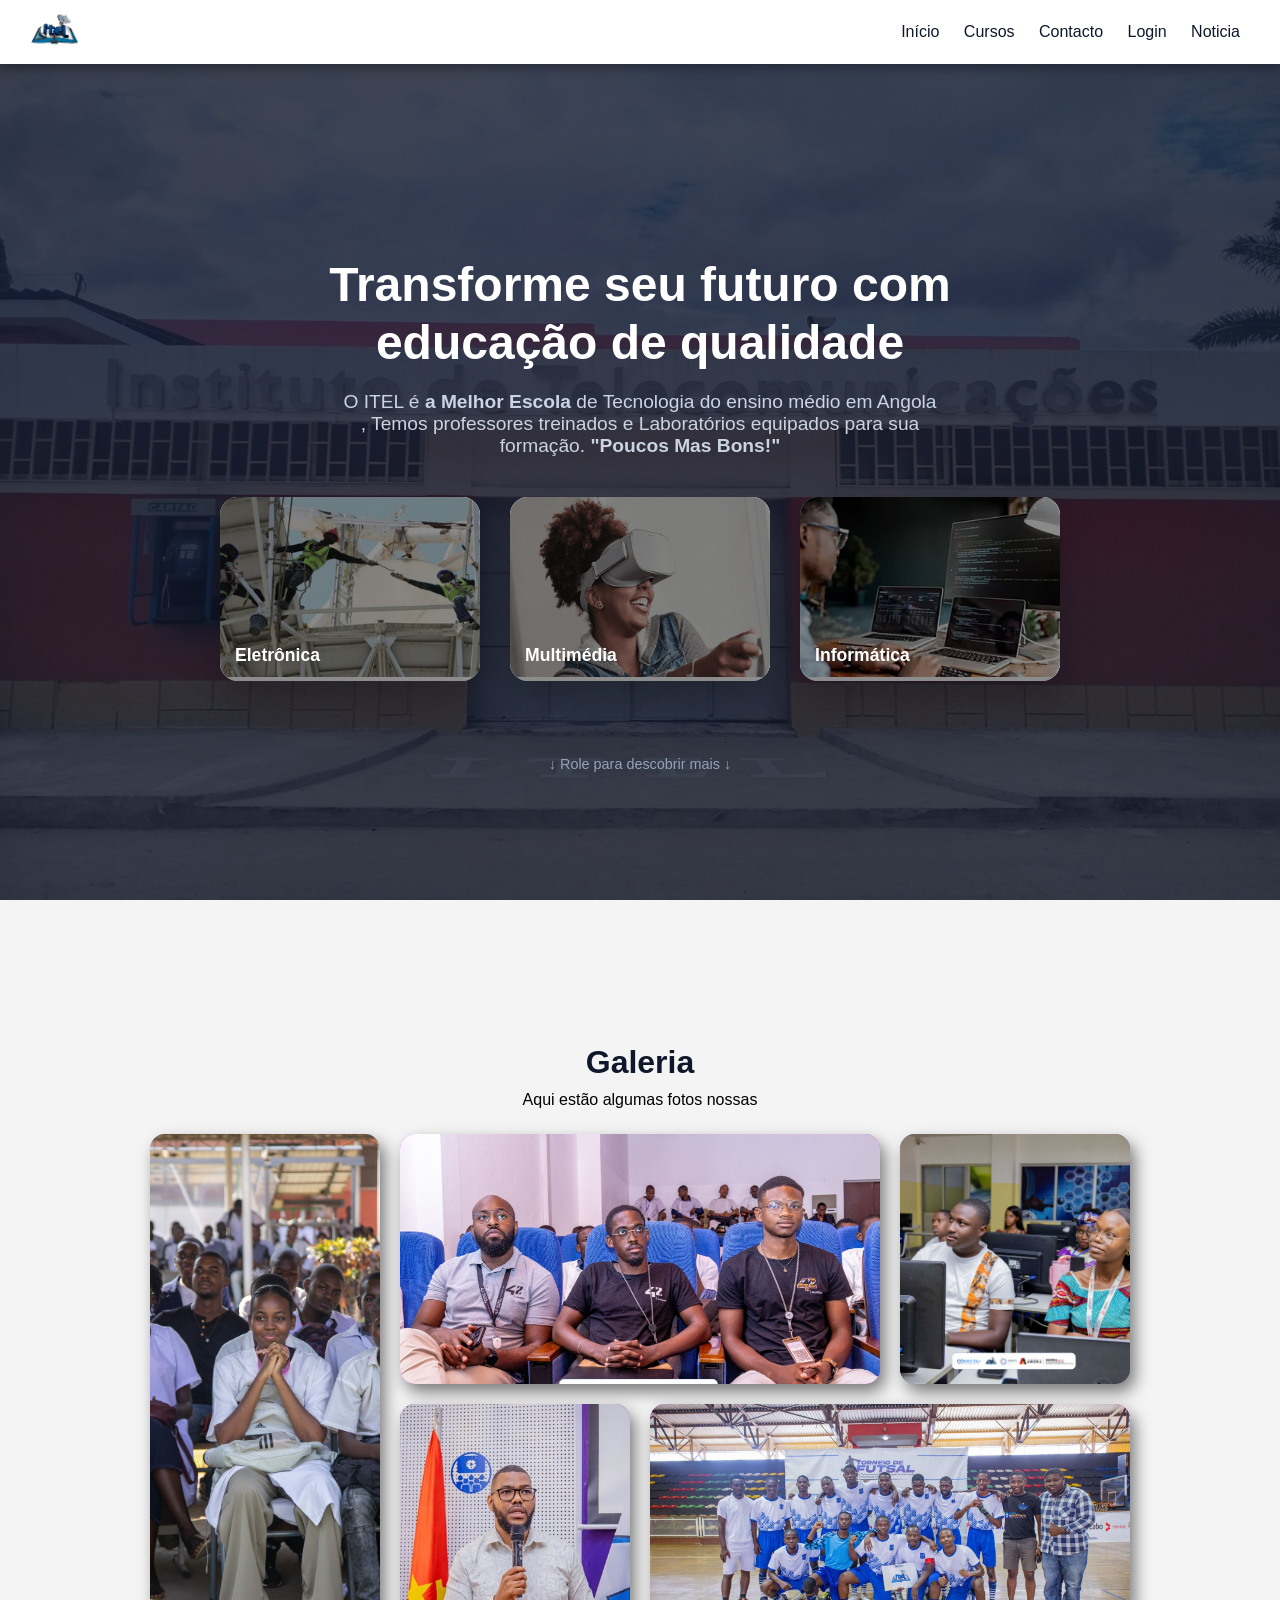
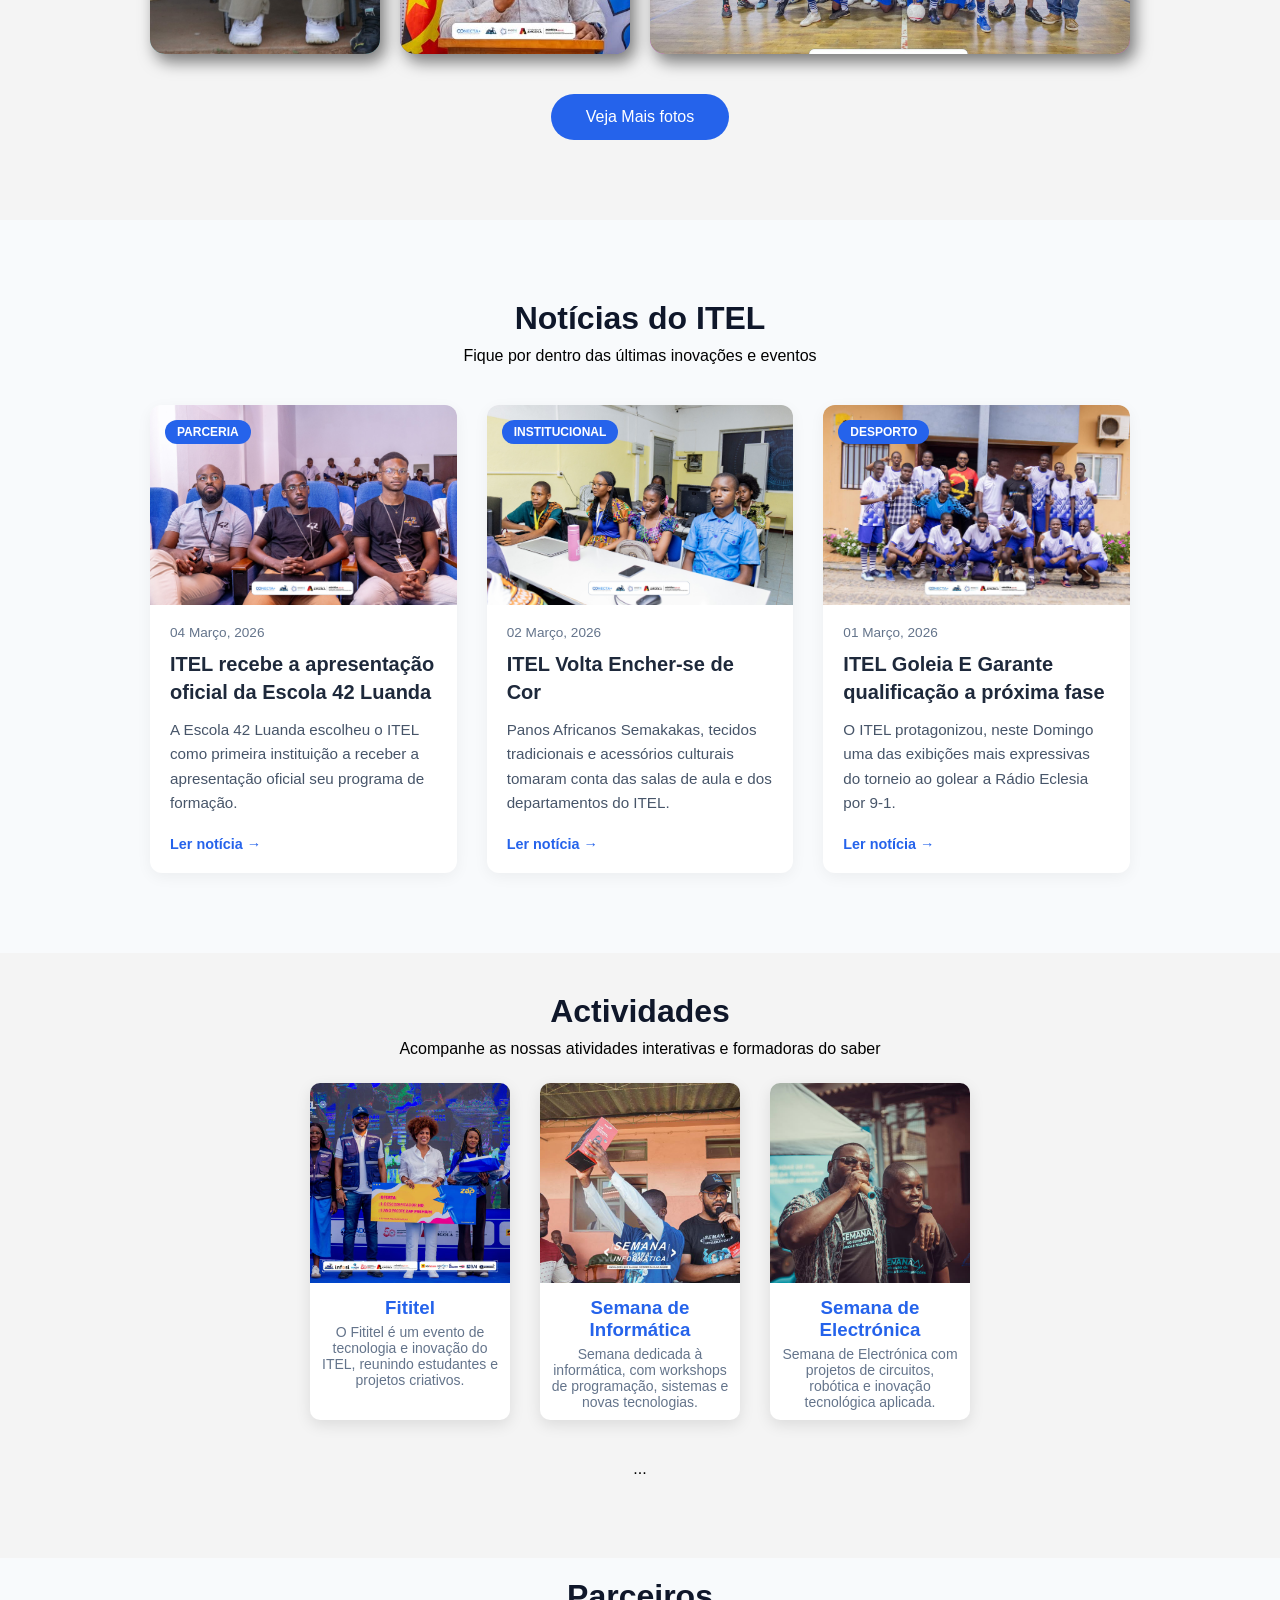
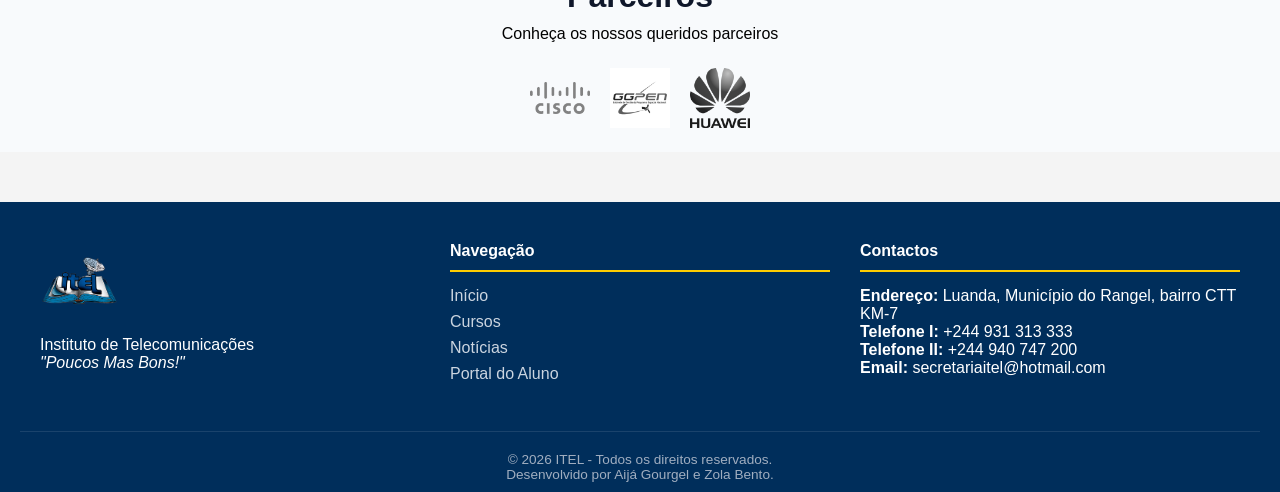
==== commit be986429: "Adicionando footer" ====
--- a/Final/index.html
+++ b/Final/index.html
@@ -93,7 +93,7 @@
                             <span class="data">04 Março, 2026</span>
                             <h3>ITEL recebe a apresentação oficial da Escola 42 Luanda</h3>
                             <p>A Escola 42 Luanda escolheu o ITEL como primeira instituição a receber a apresentação oficial seu programa de formação.</p>
-                            <a href="/Final/noticias/noticias.html" class="ler-mais">Ler notícia →</a>
+                            <a href="noticias/noticias.html" class="ler-mais">Ler notícia →</a>
                         </div>
                     </article>
 
@@ -106,7 +106,7 @@
                             <span class="data">02 Março, 2026</span>
                             <h3>ITEL Volta Encher-se de Cor</h3>
                             <p>Panos Africanos Semakakas, tecidos tradicionais e acessórios culturais tomaram conta das salas de aula e dos departamentos do ITEL.</p>
-                            <a href="/Final/noticias/noticias.html" class="ler-mais">Ler notícia →</a>
+                            <a href="noticias/noticias.html" class="ler-mais">Ler notícia →</a>
                         </div>
                     </article>
 
@@ -119,7 +119,7 @@
                             <span class="data">01 Março, 2026</span>
                             <h3>ITEL Goleia E Garante qualificação a próxima fase</h3>
                             <p>O ITEL protagonizou, neste Domingo uma das exibições mais expressivas do torneio ao golear a Rádio Eclesia por 9-1.</p>
-                            <a href="/Final/noticias/noticias.html" class="ler-mais">Ler notícia →</a>
+                            <a href="noticias/noticias.html" class="ler-mais">Ler notícia →</a>
                         </div>
                     </article>
                 </div>
@@ -128,7 +128,7 @@
 
 
         
-        <section id="actividades" class="actividades">
+        <section id="actividades" class="actividades secao">
 
             <!-- Título da Secção -->
             <h2>Actividades</h2>
@@ -205,10 +205,59 @@
                 </div>
             </section>
         </section>
+
+
+        <section id="parceiros" class="secao">
+            <h2>Parceiros</h2>
+            <p class="subtitle">Conheça os nossos queridos parceiros</p>
+            <div class="container-parceiros-foto">
+                <div class="parceiros">
+                    <img src="imagens/cisco.png" alt="cisco">
+                </div>
+                <div class="parceiros">
+                    <img src="imagens/ggpen.png" alt="ggpen">
+                </div>
+
+                <div class="parceiros">
+                    <img src="imagens/huawei.png" alt="huawei">
+                </div>
+            </div>
+
+        </section>
     </main>
+
+
     
-    <footer>
-        
+    <footer class="footer-itel">
+        <div class="footer-container">
+            <div class="footer-info">
+                <img src="imagens/image.png" alt="Logo ITEL" class="footer-logo">
+                <p>Instituto de Telecomunicações</p>
+                <p><i>"Poucos Mas Bons!"</i></p>
+            </div>
+
+            <div class="footer-nav">
+                <h4>Navegação</h4>
+                <ul>
+                    <li><a href="index.html">Início</a></li>
+                    <li><a href="cursos/cursos.html">Cursos</a></li>
+                    <li><a href="#noticia">Notícias</a></li>
+                    <li><a href="Login/Login.html">Portal do Aluno</a></li>
+                </ul>
+            </div>
+
+            <div id="contacto" class="footer-contact">
+                <h4>Contactos</h4>
+                <p><b>Endereço:</b> Luanda, Município do Rangel, bairro CTT KM-7</p>
+                <p><b>Telefone I: </b>+244 931 313 333</p>
+                <p><b>Telefone II: </b>+244 940 747 200</p>
+                <p><b>Email:</b> secretariaitel@hotmail.com </p>
+            </div>
+        </div>
+        <div class="footer-copyright">
+            &copy; 2026 ITEL - Todos os direitos reservados. 
+            <br>Desenvolvido por Aijá Gourgel e Zola Bento.
+        </div>
     </footer>
     <script src="script.js"></script>
 </body>
--- a/Final/style.css
+++ b/Final/style.css
@@ -12,7 +12,7 @@
 }
 /*definições básicas para todas as secções*/ 
 .secao{
-    padding: 100px 150px;
+    padding: 80px 150px;
     display: flex;
     align-items: center;
     justify-content: center;
@@ -103,12 +103,6 @@
     line-height:1.2;
 }
 
-.hero h1{
-    font-size:3rem;
-    max-width:800px;
-    margin-bottom:20px;
-    line-height:1.2;
-}
 
 .hero p{
     font-size:1.2rem;
@@ -393,7 +387,14 @@
     transition: 0.2s;
 }
 
+
+
+
+
+
+
 /* ====== Secção Actividades ====== */
+
 .actividades {
   padding: 40px;
   text-align: center;
@@ -689,4 +690,98 @@
 font-size:28px;
 cursor:pointer;
 color:#333;
+}
+
+
+
+
+/*Parceiros*/
+
+.container-parceiros-foto {
+    display: flex;
+    flex-direction: row;
+    align-items: center;
+    justify-content: center;
+    gap: 20px;
+}
+
+#parceiros {
+    background-color: #f8fafc;
+    padding: 20px; 
+}
+
+.parceiros img {
+    width: 60px;
+    filter: grayscale(100%);
+    transition: filter 0.5s ease, transform 0.3s ease;
+    cursor: pointer;
+}
+
+.parceiros:hover img {
+    filter: grayscale(0%);
+    transform: scale(1.1); 
+}
+
+
+
+
+
+
+
+
+/* Estilização Geral do Footer */
+.footer-itel {
+    background-color: #002e5b; 
+    color: white;
+    padding: 40px 20px 10px 20px;
+    font-family: sans-serif;
+    margin-top: 50px;
+}
+
+.footer-container {
+    max-width: 1200px;
+    margin: 0 auto;
+    display: grid;
+    grid-template-columns: repeat(3, 1fr);
+    gap: 30px;
+}
+
+.footer-logo {
+    width: 80px;
+    margin-bottom: 10px;
+}
+
+.footer-nav h4, .footer-contact h4 {
+    border-bottom: 2px solid #ffcc00;
+    padding-bottom: 10px;
+    margin-bottom: 15px;
+}
+
+.footer-nav ul {
+    list-style: none;
+    padding: 0;
+}
+
+.footer-nav ul li {
+    margin-bottom: 8px;
+}
+
+.footer-nav ul li a {
+    color: #cbd5e0;
+    text-decoration: none;
+    transition: 0.3s;
+}
+
+.footer-nav ul li a:hover {
+    color: #ffcc00;
+    padding-left: 5px;
+}
+
+.footer-copyright {
+    text-align: center;
+    margin-top: 40px;
+    padding-top: 20px;
+    border-top: 1px solid rgba(255, 255, 255, 0.1);
+    font-size: 0.85rem;
+    color: #a0aec0;
 }
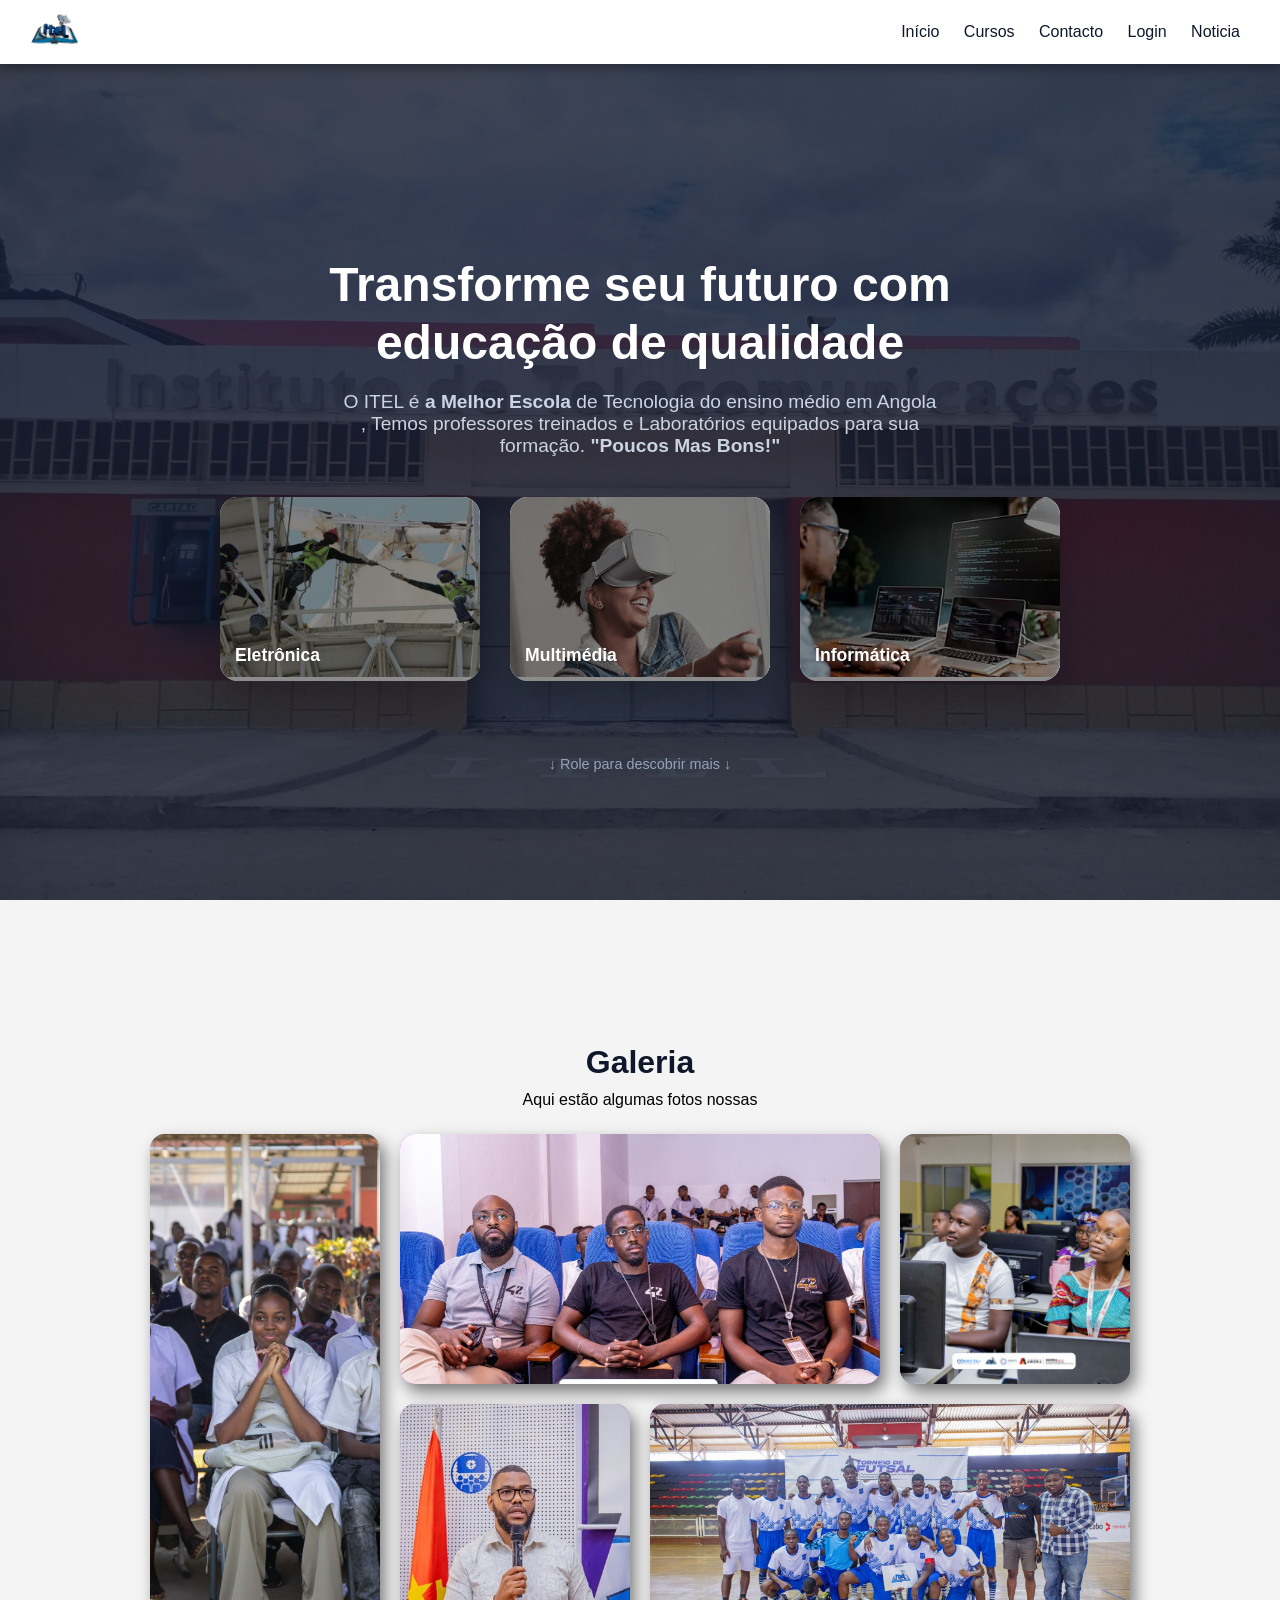
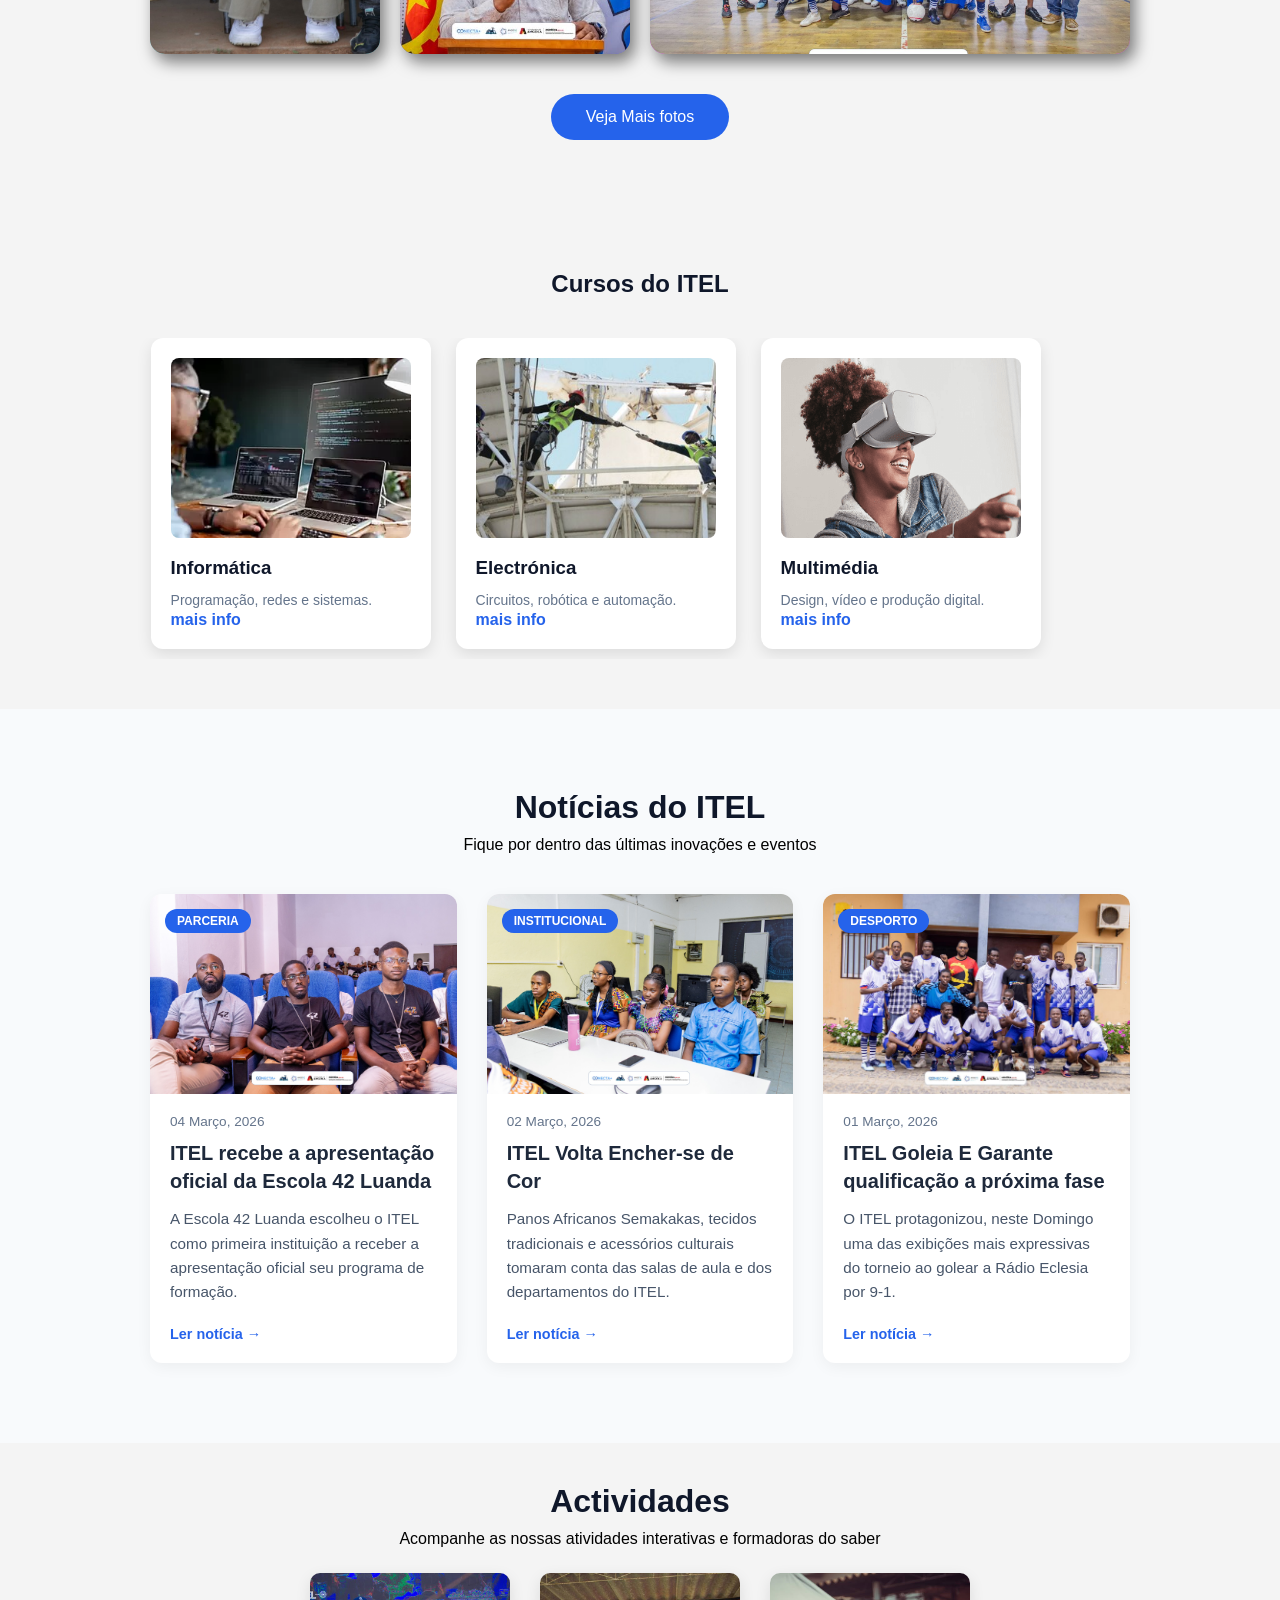
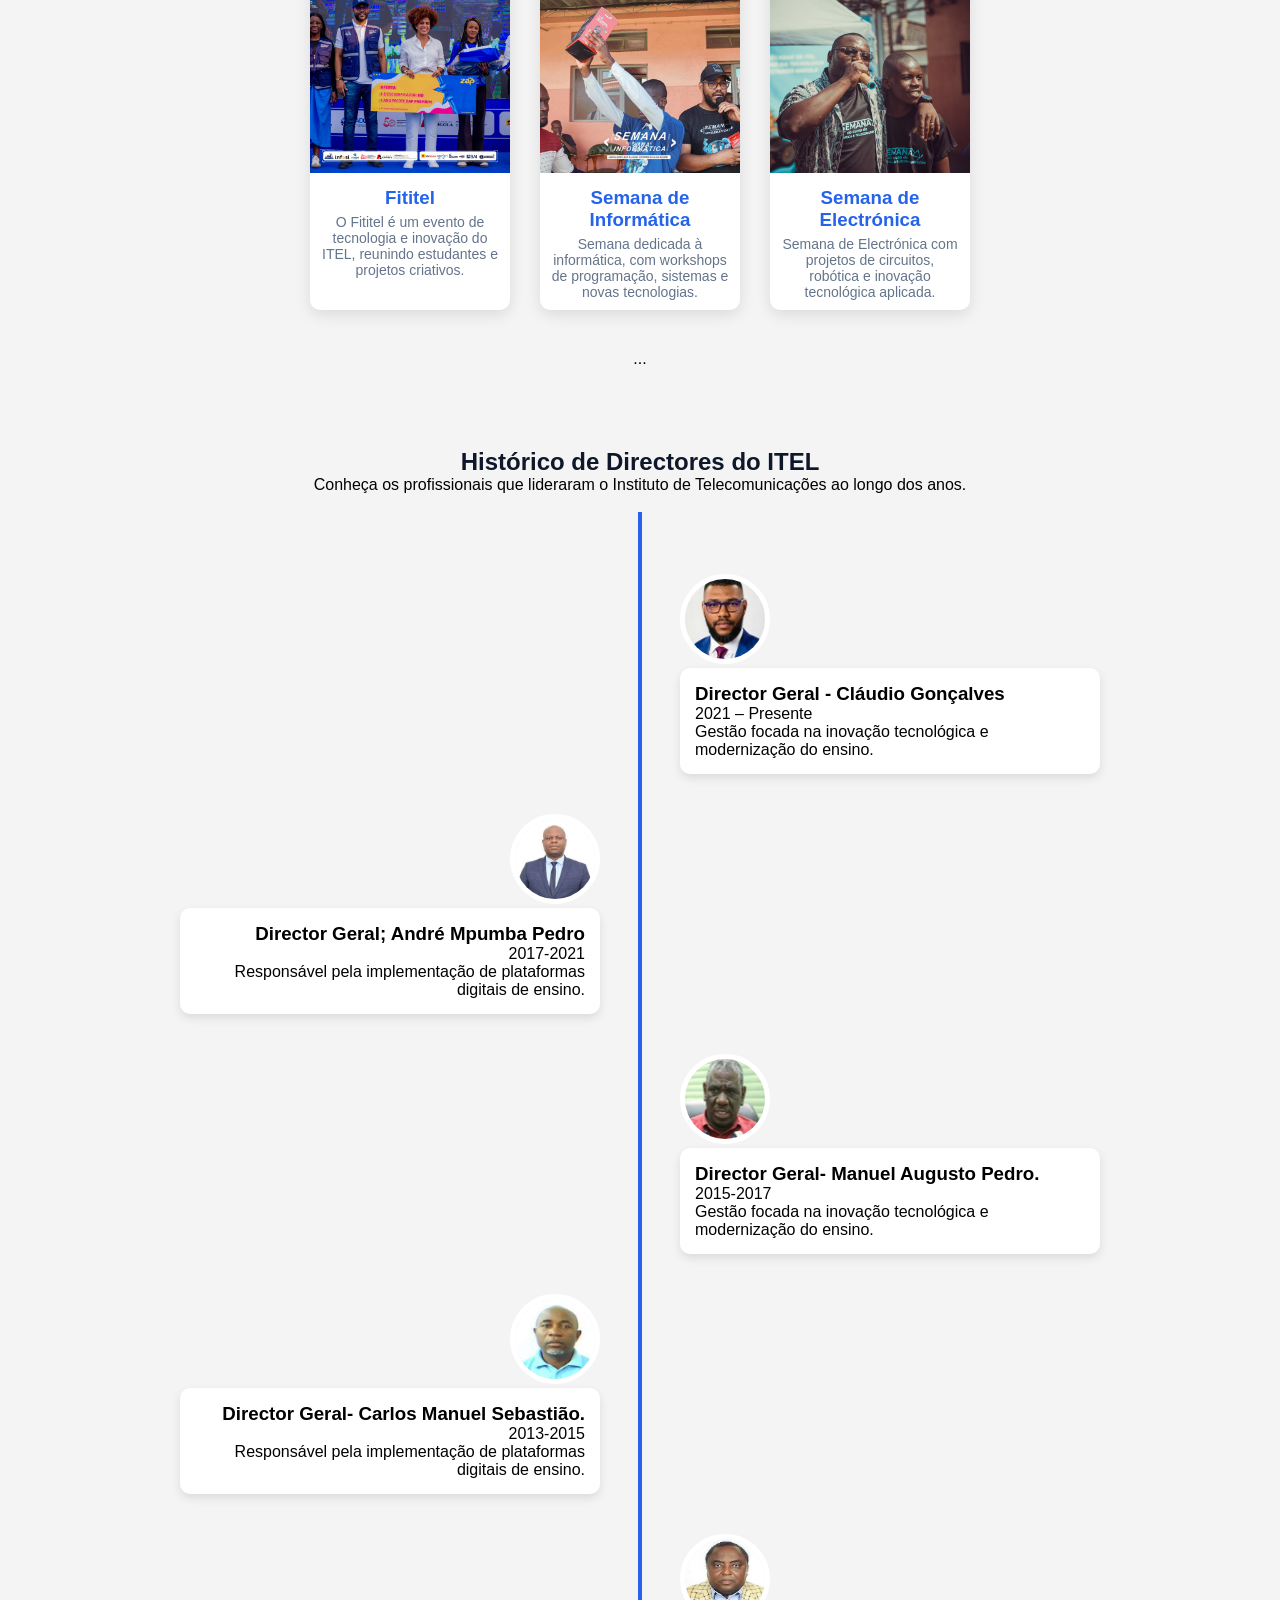
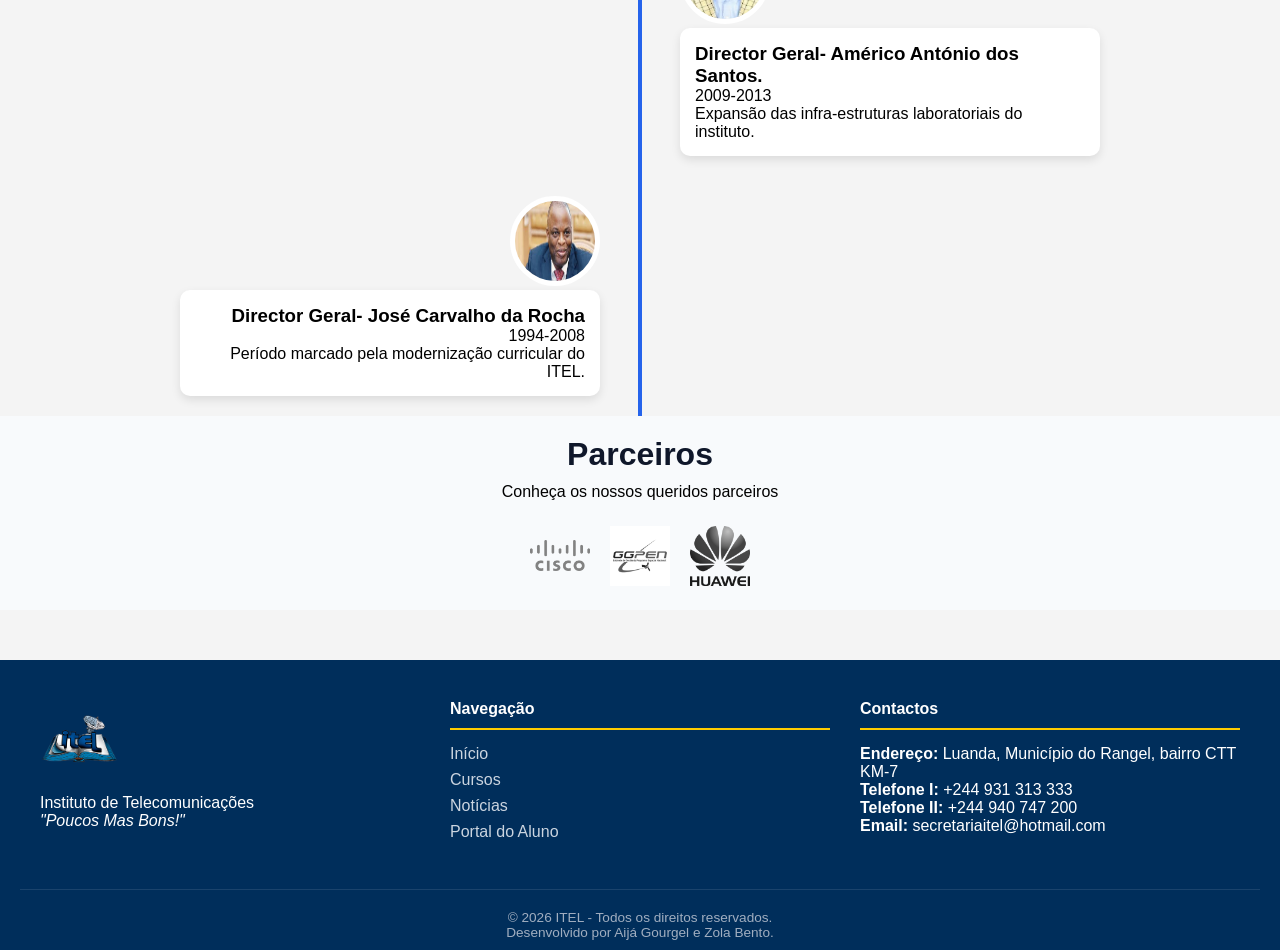
==== commit d2905475: "terminei todas as secções, falta apens remover js e converter em css" ====
--- a/Final/index.html
+++ b/Final/index.html
@@ -76,7 +76,75 @@
                
         </section>
             
-
+        <!--Cursos secção-->
+        <section class="cursos-carousel">
+
+<h1>Cursos do ITEL</h1>
+
+<div class="carousel-wrapper">
+  <div class="carousel">
+
+    <!-- Curso 1 -->
+    <div class="curso-slide">
+      <img src="cursos/img/informatica.jpg" alt="Curso Informática">
+      <h3>Informática</h3>
+      <p>Programação, redes e sistemas.</p>
+      <a href="#modal1" class="mais-info">mais info</a>
+    </div>
+
+    <!-- Curso 2 -->
+    <div class="curso-slide">
+      <img src="cursos/img/electronica.png" alt="Curso Electrónica">
+      <h3>Electrónica</h3>
+      <p>Circuitos, robótica e automação.</p>
+      <a href="#modal2" class="mais-info">mais info</a>
+    </div>
+
+    <!-- Curso 3 -->
+    <div class="curso-slide">
+      <img src="cursos/img/multimedia.png" alt="Curso Multimédia">
+      <h3>Multimédia</h3>
+      <p>Design, vídeo e produção digital.</p>
+      <a href="#modal3" class="mais-info">mais info</a>
+    </div>
+
+
+
+    <!-- Adicione mais cursos aqui seguindo o padrão -->
+
+  </div>
+</div>
+
+<!-- MODAIS DOS CURSOS -->
+<div id="modal1" class="modal-curso">
+  <div class="modal-conteudo-curso">
+    <a href="#" class="fechar">×</a>
+    <img src="cursos/img/informatica.jpg" alt="">
+    <h2>Curso de Informática</h2>
+    <p>O curso de Informática do ITEL aborda programação, desenvolvimento de software, redes de computadores, segurança digital e soluções inovadoras.</p>
+  </div>
+</div>
+
+<div id="modal2" class="modal-curso">
+  <div class="modal-conteudo-curso">
+    <a href="#" class="fechar">×</a>
+    <img src="cursos/img/electronica.png" alt="">
+    <h2>Curso de Electrónica</h2>
+    <p>Foca circuitos, automação, robótica, sistemas inteligentes e projetos de engenharia eletrónica aplicada.</p>
+  </div>
+</div>
+
+<div id="modal3" class="modal-curso">
+  <div class="modal-conteudo-curso">
+    <a href="#" class="fechar">×</a>
+    <img src="cursos/img/multimedia.png" alt="">
+    <h2>Curso de Multimédia</h2>
+    <p>Desenvolve competências em design gráfico, edição de vídeo, animação, fotografia e produção digital criativa.</p>
+  </div>
+</div>
+
+
+</section>
 
         <section id="noticia" class="secao secao-noticias">
             <div>
@@ -206,6 +274,253 @@
             </section>
         </section>
 
+<!--Secção Directores-->
+
+<section class="timeline">
+
+<h1>Histórico de Directores do ITEL</h1>
+<p class="descricao">
+Conheça os profissionais que lideraram o Instituto de Telecomunicações ao longo dos anos.
+</p>
+
+
+<!-- DIRECTOR 1 -->
+<div class="container right">
+
+<a href="#director1">
+<img src="directores/goncalvesCla.jpg" class="avatar">
+</a>
+
+<div class="content">
+<h3>Director Geral - Cláudio Gonçalves </h3>
+<p>2021 – Presente</p>
+<p>Gestão focada na inovação tecnológica e modernização do ensino.</p>
+</div>
+
+</div>
+
+
+
+<!-- DIRECTOR 2 -->
+<div class="container left">
+
+<a href="#director2">
+<img src="directores/andre5.jpg" class="avatar">
+</a>
+
+<div class="content">
+<h3>Director Geral; André Mpumba Pedro </h3>
+<p>2017-2021</p>
+<p>Responsável pela implementação de plataformas digitais de ensino.</p>
+</div>
+
+</div>
+
+
+<!-- DIRECTOR 1 -->
+<div class="container right">
+
+<a href="#director1">
+<img src="directores/manuel4.jpg" class="avatar">
+</a>
+
+<div class="content">
+<h3>Director Geral- Manuel Augusto Pedro. </h3>
+<p>2015-2017</p>
+<p>Gestão focada na inovação tecnológica e modernização do ensino.</p>
+</div>
+
+</div>
+
+
+
+<!-- DIRECTOR 2 -->
+<div class="container left">
+
+<a href="#director2">
+<img src="directores/sebastiao3.jpg" class="avatar">
+</a>
+
+<div class="content">
+<h3>Director Geral- Carlos Manuel Sebastião. </h3>
+<p>2013-2015</p>
+<p>Responsável pela implementação de plataformas digitais de ensino.</p>
+</div>
+
+</div>
+
+
+
+<!-- DIRECTOR 3 -->
+<div class="container right">
+
+<a href="#director3">
+<img src="directores/americo2.jpg" class="avatar">
+</a>
+
+<div class="content">
+<h3>Director Geral- Américo António dos Santos. </h3>
+<p>2009-2013</p>
+<p>Expansão das infra-estruturas laboratoriais do instituto.</p>
+</div>
+
+</div>
+
+
+
+<!-- DIRECTOR 4 -->
+<div class="container left">
+
+<a href="#director4">
+<img src="directores/rocha1.jpg" class="avatar">
+</a>
+
+<div class="content">
+<h3>Director Geral- José Carvalho da Rocha</h3>
+<p>1994-2008</p>
+<p>Período marcado pela modernização curricular do ITEL.</p>
+</div>
+
+</div>
+
+
+
+</section>
+
+
+
+<!-- MODAL 1 -->
+
+<div id="director1" class="modal">
+
+<div class="modal-content">
+
+<a href="#" class="close">&times;</a>
+
+<img src="imagens/image.png">
+
+<h2>Cláudio António de Almeida Gonçalves</h2>
+
+<p class="cargo">Director Geral do ITEL</p>
+
+<p>
+Licenciado em Engenharia de Telecomunicações pelo Instituto Nacional de
+Telecomunicações do Brasil (INATEL). Possui experiência em instalação
+e configuração de estações rádio-base para telefonia móvel.
+</p>
+
+<p>
+Antes de assumir a direcção do ITEL foi docente da instituição e
+coordenador de vários projectos tecnológicos e académicos.
+</p>
+
+<p>
+Desde 2021 lidera o instituto com foco na inovação tecnológica,
+parcerias com empresas do sector e fortalecimento da formação técnica
+em Angola.
+</p>
+
+</div>
+
+</div>
+
+
+
+<!-- MODAL 2 -->
+
+<div id="director2" class="modal">
+
+<div class="modal-content">
+
+<a href="#" class="close">&times;</a>
+
+<img src="img/andre.jpg">
+
+<h2>André Pedro</h2>
+
+<p class="cargo">Director Geral do ITEL</p>
+
+<p>
+Engenheiro ligado ao desenvolvimento tecnológico e à formação
+de quadros especializados em telecomunicações.
+</p>
+
+<p>
+Durante a sua gestão foram implementadas iniciativas de modernização
+do ensino técnico, incluindo o desenvolvimento de plataformas digitais
+para aprendizagem e laboratórios virtuais.
+</p>
+
+<p>
+Também promoveu parcerias com instituições públicas e privadas
+para reforçar a formação prática dos estudantes.
+</p>
+
+</div>
+
+</div>
+
+
+
+<!-- MODAL 3 -->
+
+<div id="director3" class="modal">
+
+<div class="modal-content">
+
+<a href="#" class="close">&times;</a>
+
+<img src="img/director3.jpg">
+
+<h2>Director Histórico</h2>
+
+<p class="cargo">Director Geral do ITEL</p>
+
+<p>
+Durante este período o instituto consolidou a sua reputação
+como um dos principais centros de formação tecnológica
+em Angola.
+</p>
+
+<p>
+Foram desenvolvidos novos laboratórios e reforçada a
+formação nas áreas de redes, electrónica e informática.
+</p>
+
+</div>
+
+</div>
+
+
+
+<!-- MODAL 4 -->
+
+<div id="director4" class="modal">
+
+<div class="modal-content">
+
+<a href="#" class="close">&times;</a>
+
+<img src="img/director4.jpg">
+
+<h2>Director Histórico</h2>
+
+<p class="cargo">Director Geral do ITEL</p>
+
+<p>
+Gestão responsável por consolidar o modelo de ensino
+técnico profissional do instituto e preparar a expansão
+dos cursos tecnológicos.
+</p>
+
+<p>
+Este período marcou o crescimento da reputação do ITEL
+na formação de especialistas em telecomunicações.
+</p>
+
+</div>
+
+</div>
 
         <section id="parceiros" class="secao">
             <h2>Parceiros</h2>
--- a/Final/style.css
+++ b/Final/style.css
@@ -298,6 +298,149 @@
 
 
 
+/* Seção de Cursos */
+
+.cursos-carousel{
+  padding:50px;
+  background:#F4F4F4;
+  font-family:'Segoe UI', Tahoma, Geneva, Verdana, sans-serif;
+  
+}
+
+.cursos-carousel h1{
+  text-align:center;
+  color:#0F172A;
+  margin-bottom:40px;
+}
+
+/* Wrapper do carrossel */
+.carousel-wrapper{
+  overflow-x:auto;
+  scroll-snap-type:x mandatory;
+  -webkit-overflow-scrolling: touch;
+  padding-bottom:10px;
+  display: flex;
+  justify-content: center; /* Alinha horizontalmente */
+  align-items: center; 
+}
+
+/* Linha do carrossel */
+.carousel{
+  display:flex;
+  gap:25px;
+}
+
+/* Cada curso */
+.curso-slide{
+  flex:0 0 280px; /* largura fixa para scroll snap */
+  background:#FFFFFF;
+  border-radius:12px;
+  box-shadow:0 5px 15px rgba(0,0,0,0.1);
+  padding:20px;
+  scroll-snap-align:start;
+  transition:0.3s;
+}
+
+.curso-slide:hover{
+  transform:translateY(-5px);
+  box-shadow:0 10px 25px rgba(0,0,0,0.2);
+}
+
+.curso-slide img{
+  width:100%;
+  height:180px;
+  object-fit:cover;
+  border-radius:8px;
+  margin-bottom:15px;
+}
+
+.curso-slide h3{
+  color:#0F172A;
+  margin-bottom:10px;
+}
+
+.curso-slide p{
+  color:#64748B;
+  font-size:14px;
+  line-height:1.6;
+}
+
+.mais-info{
+  color:#2563EB;
+  text-decoration:none;
+  font-weight:bold;
+  cursor:pointer;
+}
+
+/* Modal cursos */
+.modal-curso{
+  position:fixed;
+  top:0;
+  left:0;
+  width:100%;
+  height:100%;
+  background:rgba(0,0,0,0.7);
+  display:flex;
+  justify-content:center;
+  align-items:center;
+  opacity:0;
+  visibility:hidden;
+  transition:0.3s;
+  padding:20px;
+  z-index:999;
+}
+
+.modal-curso:target{
+  opacity:1;
+  visibility:visible;
+}
+
+.modal-conteudo-curso{
+  background:white;
+  width:80%;
+  max-width:800px;
+  max-height:90vh;
+  overflow-y:auto;
+  border-radius:12px;
+  padding:25px;
+  position:relative;
+  box-shadow:0 10px 30px rgba(0,0,0,0.3);
+  text-align:left;
+}
+
+.modal-conteudo-curso img{
+  width:100%;
+  height:300px;
+  object-fit:cover;
+  border-radius:8px;
+  margin-bottom:20px;
+}
+
+.modal-conteudo-curso h2{
+  color:#0F172A;
+  margin-bottom:15px;
+}
+
+.modal-conteudo-curso p{
+  line-height:1.7;
+  color:#475569;
+  text-align:justify;
+}
+
+.modal-conteudo-curso .fechar{
+  position:absolute;
+  top:10px;
+  right:20px;
+  font-size:28px;
+  color:black;
+  text-decoration:none;
+  cursor:pointer;
+}
+
+
+
+
+
 /* Seção de Notícias */
 
 .secao-noticias {
@@ -722,8 +865,135 @@
     transform: scale(1.1); 
 }
 
-
-
+/* Secção directores*/
+
+
+/* TITULO */
+
+.timeline h1{
+text-align:center;
+color:#0F172A;
+}
+
+.descricao{
+text-align:center;
+margin-bottom:60px;
+}
+
+
+/* LINHA CENTRAL */
+
+.timeline{
+position:relative;
+max-width:1000px;
+margin:auto;
+}
+
+.timeline::after{
+content:'';
+position:absolute;
+width:4px;
+background:#2563EB;
+top:4rem;
+bottom:0;
+left:50%;
+margin-left:-2px;
+}
+
+
+/* CONTAINERS */
+
+.container{
+padding:20px 40px;
+position:relative;
+width:50%;
+}
+
+.left{
+left:0;
+text-align:right;
+}
+
+.right{
+left:50%;
+}
+
+
+/* FOTO */
+
+.avatar{
+width:90px;
+height:90px;
+border-radius:50%;
+border:5px solid white;
+cursor:pointer;
+transition:0.3s;
+}
+
+.avatar:hover{
+transform:scale(1.1);
+}
+
+
+/* CARD */
+
+.content{
+background:white;
+padding:15px;
+border-radius:10px;
+box-shadow:0 4px 10px rgba(0,0,0,0.1);
+}
+
+
+/* MODAL */
+
+.modal{
+position:fixed;
+top:0;
+left:0;
+width:100%;
+height:100%;
+background:rgba(0,0,0,0.7);
+opacity:0;
+pointer-events:none;
+transition:0.4s;
+}
+
+.modal:target{
+opacity:1;
+pointer-events:auto;
+}
+
+.modal-content{
+background:white;
+width:500px;
+margin:8% auto;
+padding:30px;
+border-radius:10px;
+text-align:center;
+position:relative;
+}
+
+.modal-content img{
+width:120px;
+height:120px;
+border-radius:50%;
+margin-bottom:10px;
+}
+
+.close{
+position:absolute;
+right:20px;
+top:10px;
+font-size:30px;
+text-decoration:none;
+color:black;
+}
+
+.cargo{
+font-weight:bold;
+color:#2563EB;
+}
 
 
 
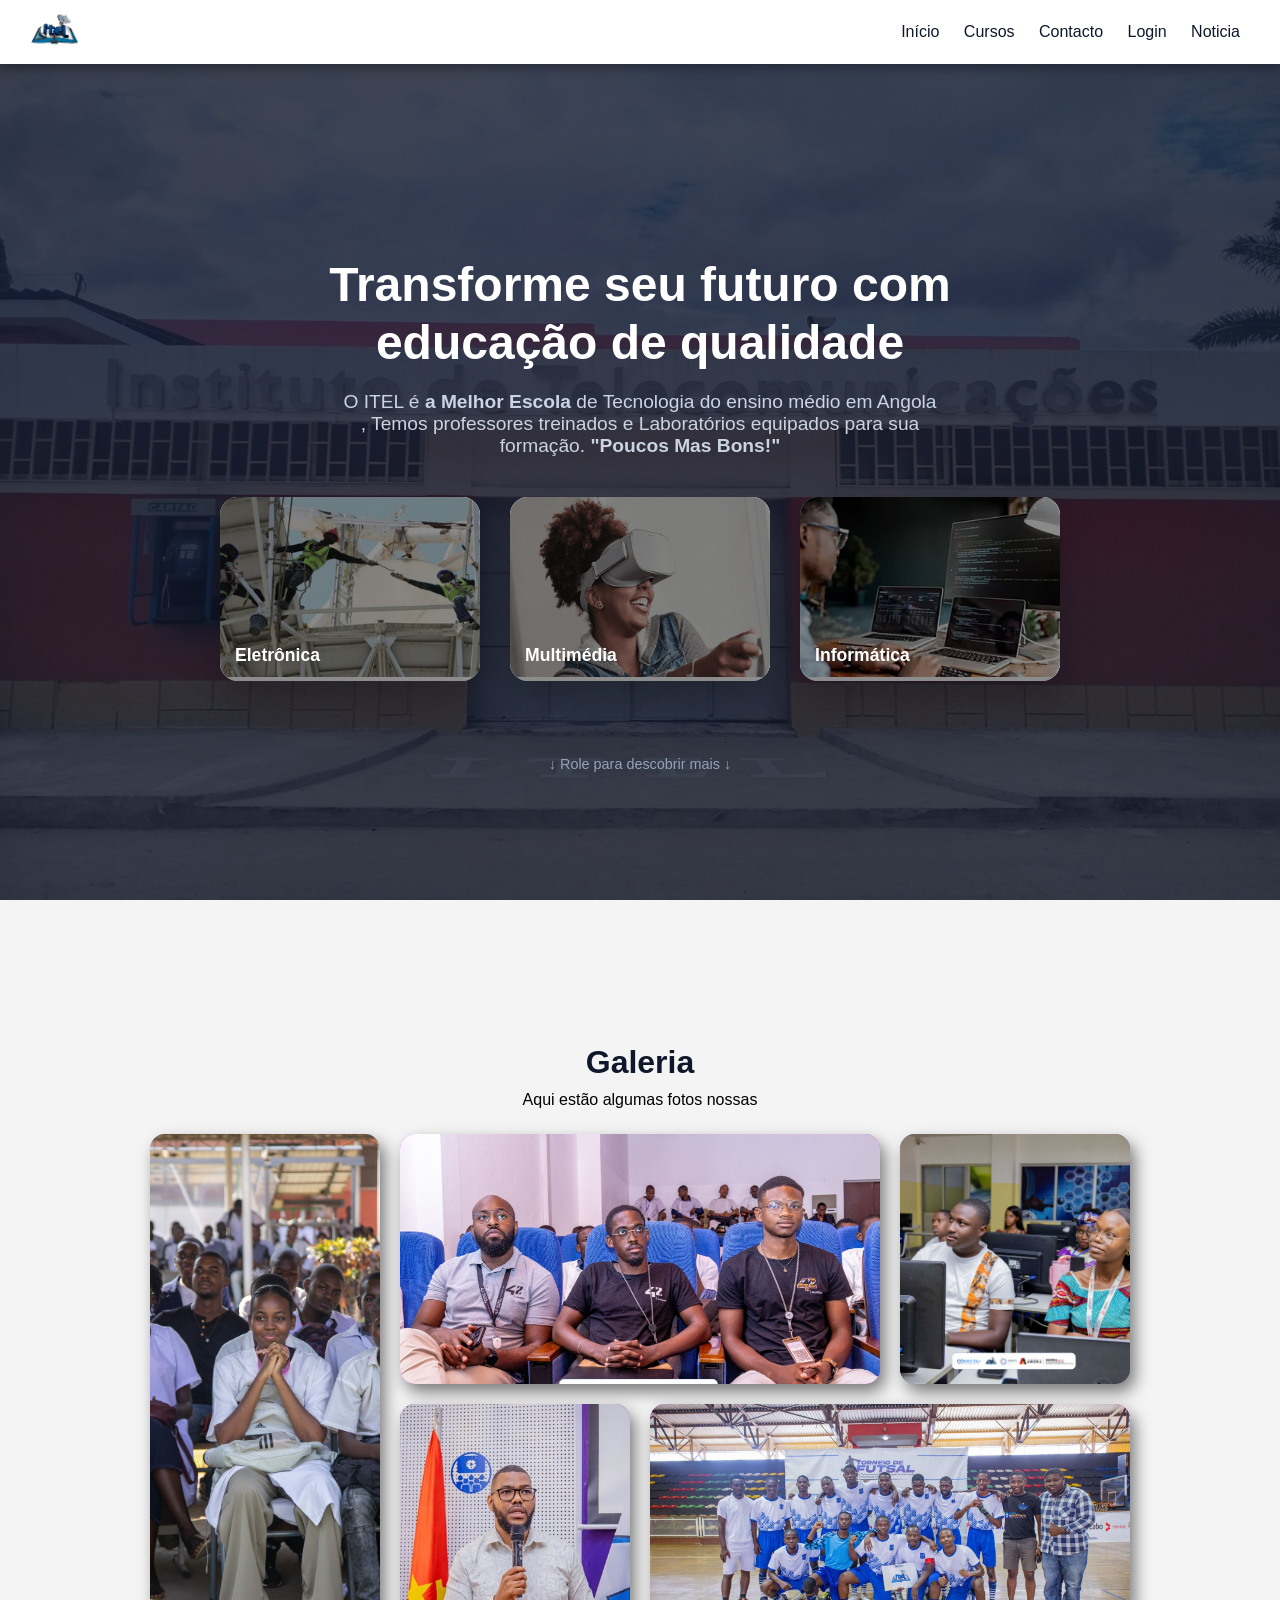
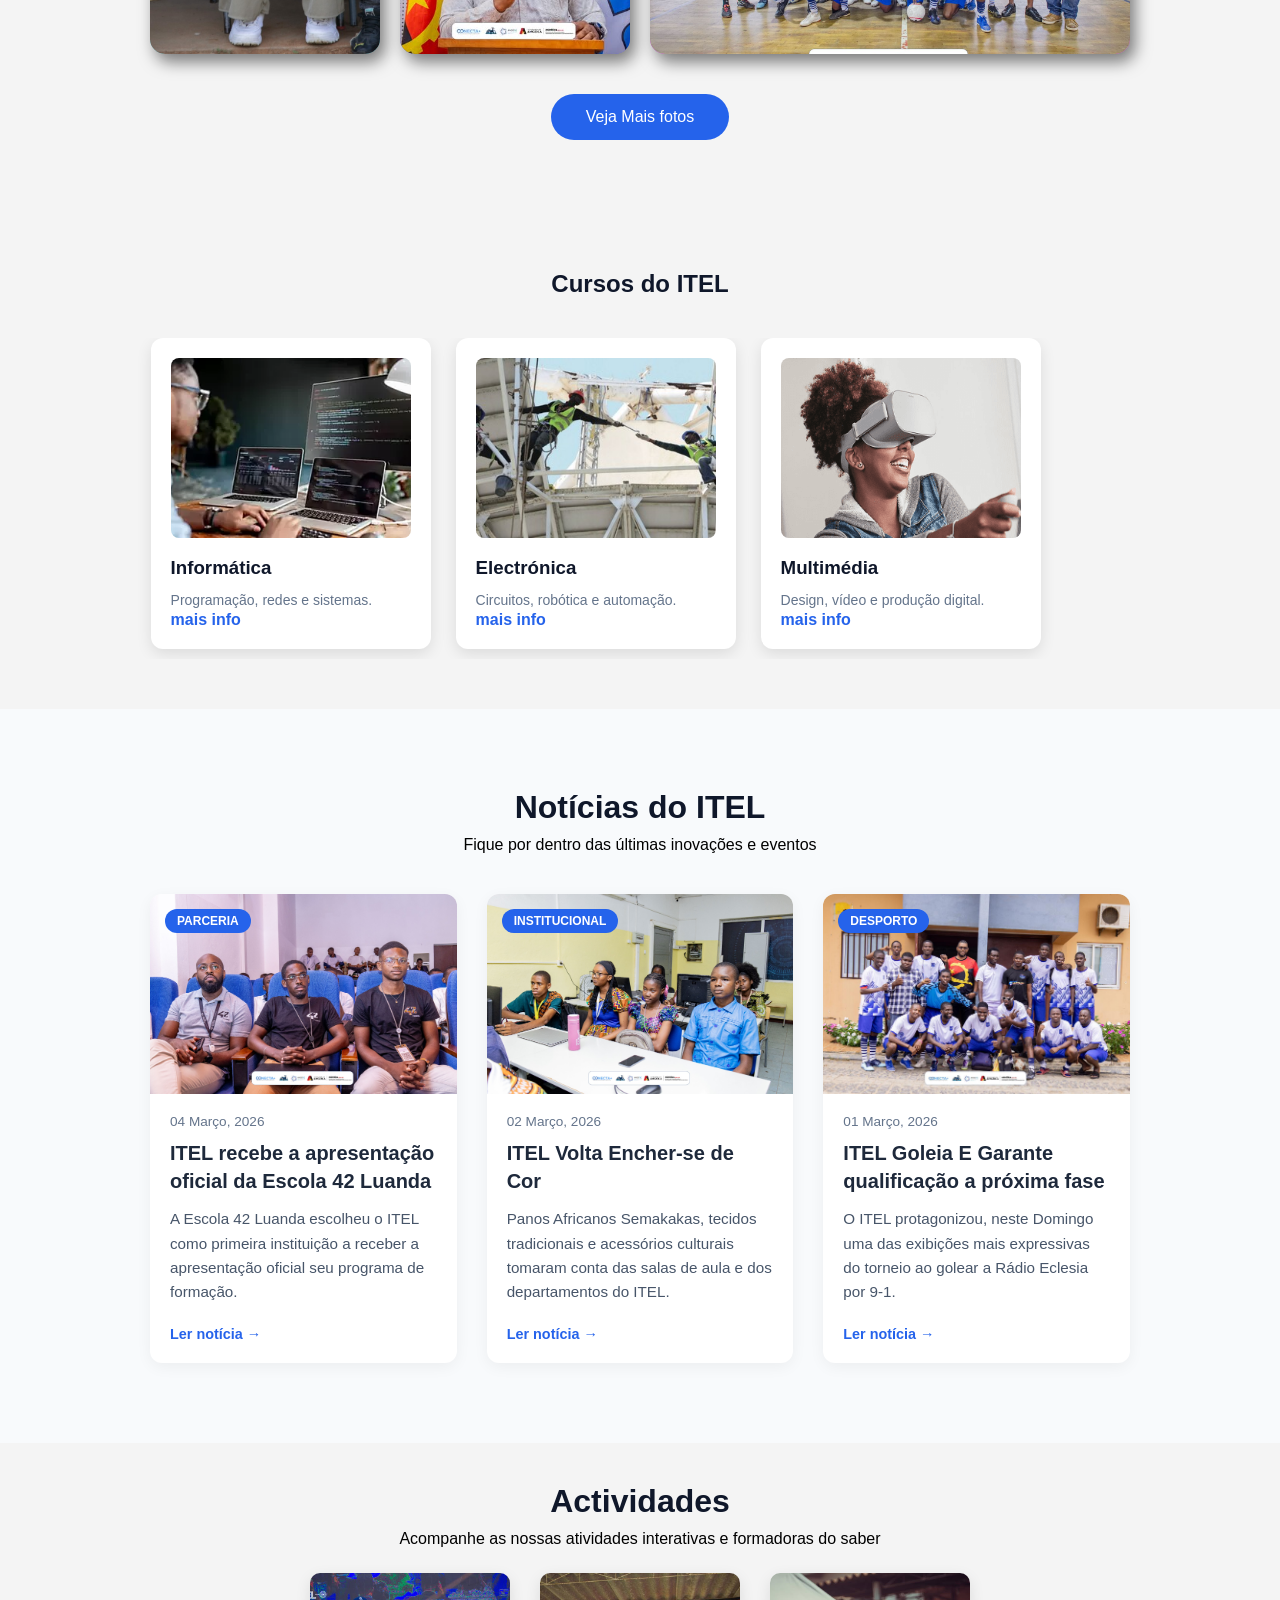
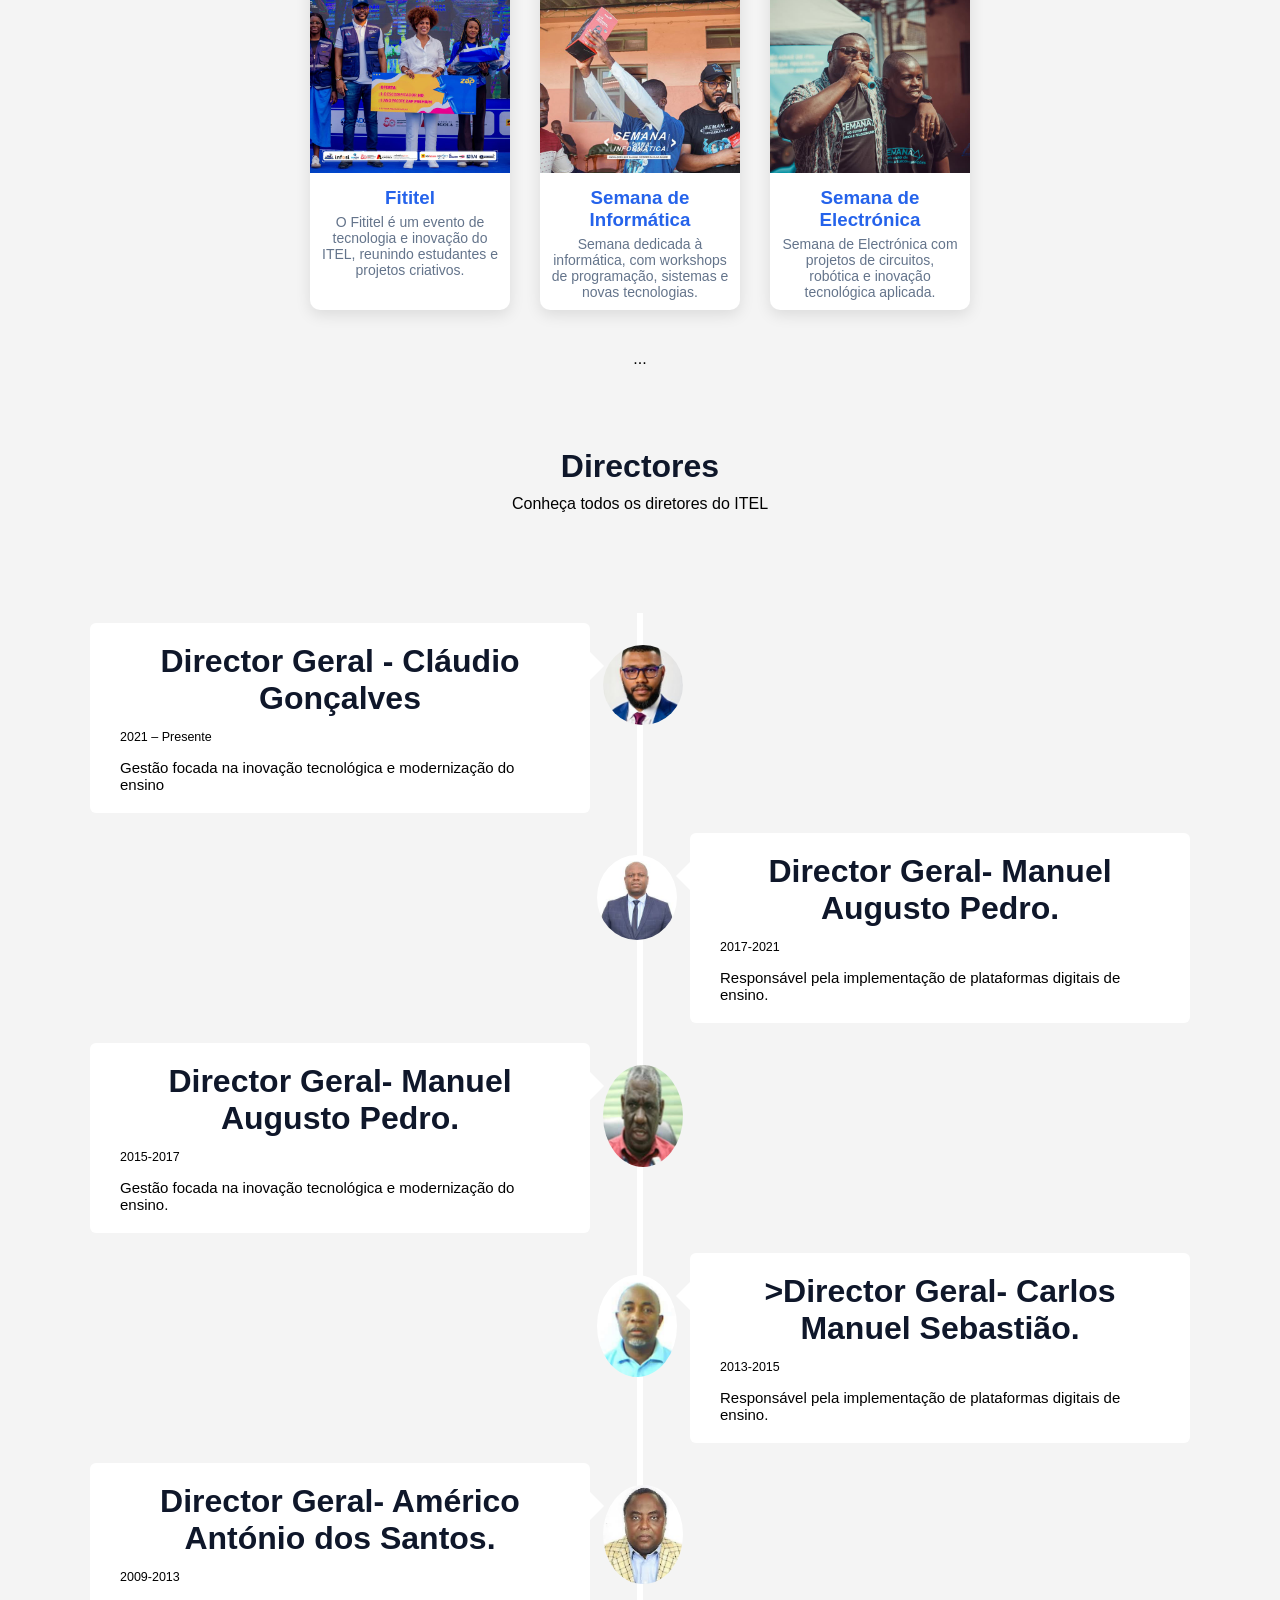
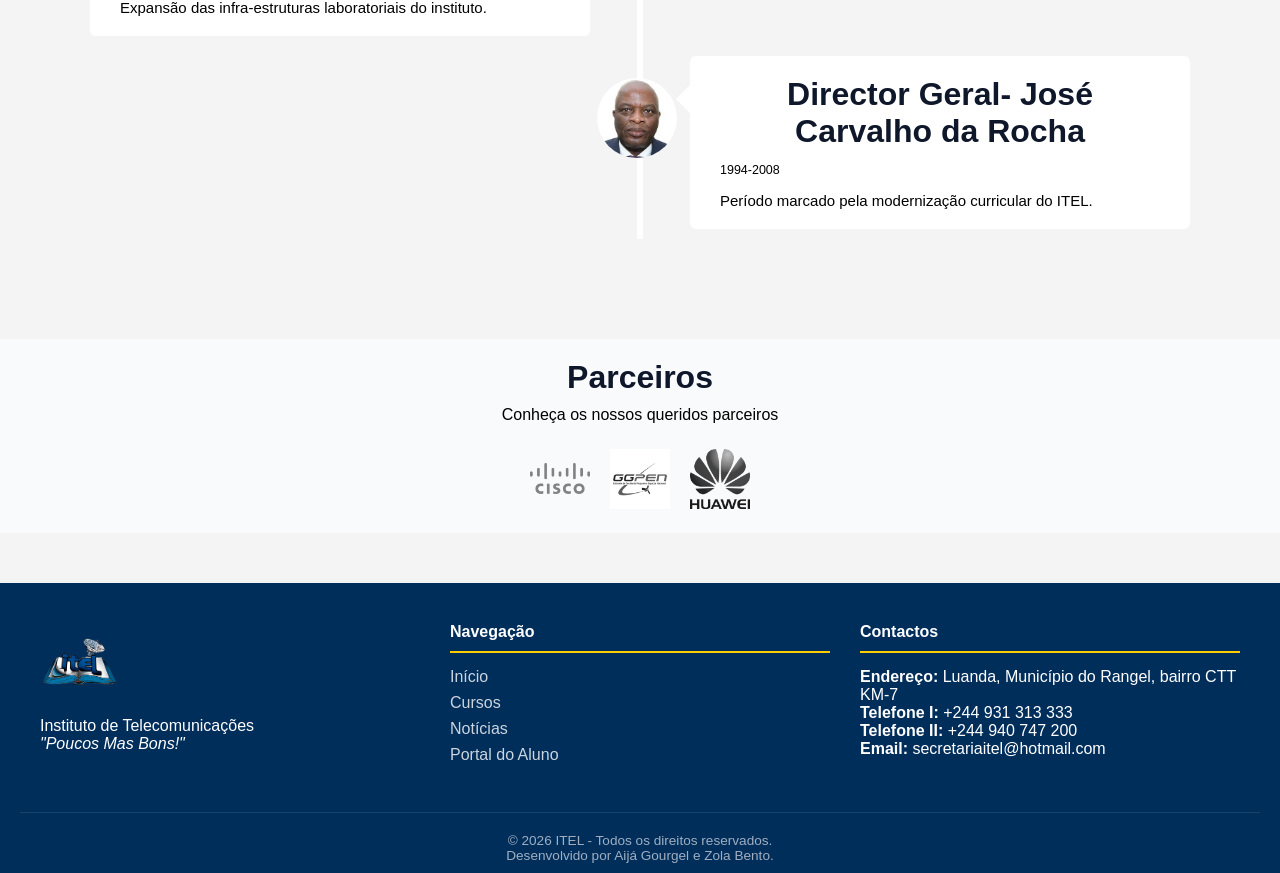
==== commit 3f7620e7: "Seção Diretores" ====
--- a/Final/index.html
+++ b/Final/index.html
@@ -276,116 +276,73 @@
 
 <!--Secção Directores-->
 
-<section class="timeline">
-
-<h1>Histórico de Directores do ITEL</h1>
-<p class="descricao">
-Conheça os profissionais que lideraram o Instituto de Telecomunicações ao longo dos anos.
-</p>
-
-
-<!-- DIRECTOR 1 -->
-<div class="container right">
-
-<a href="#director1">
-<img src="directores/goncalvesCla.jpg" class="avatar">
-</a>
-
-<div class="content">
-<h3>Director Geral - Cláudio Gonçalves </h3>
-<p>2021 – Presente</p>
-<p>Gestão focada na inovação tecnológica e modernização do ensino.</p>
-</div>
-
-</div>
-
-
-
-<!-- DIRECTOR 2 -->
-<div class="container left">
-
-<a href="#director2">
-<img src="directores/andre5.jpg" class="avatar">
-</a>
-
-<div class="content">
-<h3>Director Geral; André Mpumba Pedro </h3>
-<p>2017-2021</p>
-<p>Responsável pela implementação de plataformas digitais de ensino.</p>
-</div>
-
-</div>
-
-
-<!-- DIRECTOR 1 -->
-<div class="container right">
-
-<a href="#director1">
-<img src="directores/manuel4.jpg" class="avatar">
-</a>
-
-<div class="content">
-<h3>Director Geral- Manuel Augusto Pedro. </h3>
-<p>2015-2017</p>
-<p>Gestão focada na inovação tecnológica e modernização do ensino.</p>
-</div>
-
-</div>
-
-
-
-<!-- DIRECTOR 2 -->
-<div class="container left">
-
-<a href="#director2">
-<img src="directores/sebastiao3.jpg" class="avatar">
-</a>
-
-<div class="content">
-<h3>Director Geral- Carlos Manuel Sebastião. </h3>
-<p>2013-2015</p>
-<p>Responsável pela implementação de plataformas digitais de ensino.</p>
-</div>
-
-</div>
-
-
-
-<!-- DIRECTOR 3 -->
-<div class="container right">
-
-<a href="#director3">
-<img src="directores/americo2.jpg" class="avatar">
-</a>
-
-<div class="content">
-<h3>Director Geral- Américo António dos Santos. </h3>
-<p>2009-2013</p>
-<p>Expansão das infra-estruturas laboratoriais do instituto.</p>
-</div>
-
-</div>
-
-
-
-<!-- DIRECTOR 4 -->
-<div class="container left">
-
-<a href="#director4">
-<img src="directores/rocha1.jpg" class="avatar">
-</a>
-
-<div class="content">
-<h3>Director Geral- José Carvalho da Rocha</h3>
-<p>1994-2008</p>
-<p>Período marcado pela modernização curricular do ITEL.</p>
-</div>
-
-</div>
-
-
-
-</section>
+        <h2>Directores</h2>
+        <p class="subtitle">Conheça todos os diretores do ITEL</p>
+    <section id="diretores" >
+        <div class="timeline">
+            <div class="container left-container">
+                <img class="timeline-img" src="directores/goncalvesCla.jpg" alt="">
+                <div class="text-box">
+                    <h2>Director Geral - Cláudio Gonçalves</h2>
+                    <small>2021 – Presente</small>
+                    <p>Gestão focada na inovação tecnológica e modernização do ensino </p>
+                    <span class="left-container-arrow"></span>
+                </div>
+            </div>
+
+
+            <div class="container right-container">
+                <img class="timeline-img" src="directores/andre5.jpg" alt="">
+                <div class="text-box">
+                    <h2>Director Geral- Manuel Augusto Pedro.</h2>
+                    <small>2017-2021</small>
+                    <p>Responsável pela implementação de plataformas digitais de ensino.</p>
+                    <span class="right-container-arrow"></span>
+                </div>
+            </div>
+
+            <div class="container left-container">
+                <img class="timeline-img" src="directores/manuel4.jpg" alt="">
+                <div class="text-box">
+                    <h2>Director Geral- Manuel Augusto Pedro.</h2>
+                    <small>2015-2017</small>
+                    <p>Gestão focada na inovação tecnológica e modernização do ensino.</p>
+                    <span class="left-container-arrow"></span>
+                </div>
+            </div>
+
+            <div class="container right-container">
+                <img class="timeline-img" src="directores/sebastiao3.jpg" alt="">
+                <div class="text-box">
+                    <h2>>Director Geral- Carlos Manuel Sebastião.</h2>
+                    <small>2013-2015</small>
+                    <p>Responsável pela implementação de plataformas digitais de ensino.</p>
+                    <span class="right-container-arrow"></span>
+                </div>
+            </div>
+
+            <div class="container left-container">
+                <img class="timeline-img" src="directores/americo2.jpg" alt="">
+                <div class="text-box">
+                    <h2>Director Geral- Américo António dos Santos.</h2>
+                    <small>2009-2013</small>
+                    <p>Expansão das infra-estruturas laboratoriais do instituto.</p>
+                    <span class="left-container-arrow"></span>
+                </div>
+            </div>
+
+
+            <section class="container right-container">
+            <img class="timeline-img" src="directores/rocher.jpg" alt="">
+            <div class="text-box">
+                <h2>Director Geral- José Carvalho da Rocha</h2>
+                <small>1994-2008</small>
+                <p>Período marcado pela modernização curricular do ITEL.</p>
+                <span class="right-container-arrow"></span>
+            </div>
+        </div>
+    </section>
+
 
 
 
--- a/Final/style.css
+++ b/Final/style.css
@@ -868,134 +868,197 @@
 /* Secção directores*/
 
 
-/* TITULO */
-
-.timeline h1{
-text-align:center;
-color:#0F172A;
-}
-
-.descricao{
-text-align:center;
-margin-bottom:60px;
-}
-
-
-/* LINHA CENTRAL */
+
+#diretores{
+    background: linear-gradient(rgba(93, 141, 255, 0.79), rgba(4, 46, 145, 0.803)),
+    url('imagens/bg.png') center/cover;
+    background-attachment: fixed;
+    background-size: cover;
+    margin: 0px;
+    
+}
+
 
 .timeline{
-position:relative;
-max-width:1000px;
-margin:auto;
+    position: relative;
+    max-width: 1200px;
+    margin: 100px auto;
+}
+
+.timeline-img{
+    border-radius: 50%;
+    border-color: white;
+    width: 150px;
+}
+
+.container{
+    padding: 10px 50px;
+    position: relative;
+    width: 50%;
+    /*background-color: rgb(0, 0, 0, 0.3); helped in the beggining*/
+    animation: movedown 1s linear forwards;
+    opacity: 0;
+    z-index: 3;
+}
+    @keyframes movedown{
+        0%{
+            opacity: 1;
+            transform: translateY(-30px);
+        }
+        100%{
+            opacity: 1;
+            transform: translateY(0px);
+        }
+    }
+
+.container:nth-child(1){
+    animation-delay: 0s;
+}
+
+.container:nth-child(2){
+    animation-delay: 1s;
+}
+
+.container:nth-child(3){
+    animation-delay: 2s;
+}
+
+.container:nth-child(4){
+    animation-delay: 3s;
+}
+
+.container:nth-child(5){
+    animation-delay: 4s;
+}
+
+.container:nth-child(6){
+    animation-delay: 5s;
+}
+
+.text-box{
+    padding: 20px 30px;
+    background-color: #ffff;
+    position: relative;
+    border-radius: 6px;
+    font-size: 15px;
+}
+
+.left-container{
+    left: 0;
+}
+
+.right-container{
+    left: 50%;
+}
+
+.container img{
+    position: absolute;
+    right:-43px ;
+    top: 32px;
+    z-index: 10;
+    width: 80px;
+}
+
+.right-container img{
+    left: -43px;
 }
 
 .timeline::after{
-content:'';
-position:absolute;
-width:4px;
-background:#2563EB;
-top:4rem;
-bottom:0;
-left:50%;
-margin-left:-2px;
-}
-
-
-/* CONTAINERS */
-
-.container{
-padding:20px 40px;
-position:relative;
-width:50%;
-}
-
-.left{
-left:0;
-text-align:right;
-}
-
-.right{
-left:50%;
-}
-
-
-/* FOTO */
-
-.avatar{
-width:90px;
-height:90px;
-border-radius:50%;
-border:5px solid white;
-cursor:pointer;
-transition:0.3s;
-}
-
-.avatar:hover{
-transform:scale(1.1);
-}
-
-
-/* CARD */
-
-.content{
-background:white;
-padding:15px;
-border-radius:10px;
-box-shadow:0 4px 10px rgba(0,0,0,0.1);
-}
-
-
-/* MODAL */
-
-.modal{
-position:fixed;
-top:0;
-left:0;
-width:100%;
-height:100%;
-background:rgba(0,0,0,0.7);
-opacity:0;
-pointer-events:none;
-transition:0.4s;
-}
-
-.modal:target{
-opacity:1;
-pointer-events:auto;
-}
-
-.modal-content{
-background:white;
-width:500px;
-margin:8% auto;
-padding:30px;
-border-radius:10px;
-text-align:center;
-position:relative;
-}
-
-.modal-content img{
-width:120px;
-height:120px;
-border-radius:50%;
-margin-bottom:10px;
-}
-
-.close{
-position:absolute;
-right:20px;
-top:10px;
-font-size:30px;
-text-decoration:none;
-color:black;
-}
-
-.cargo{
-font-weight:bold;
-color:#2563EB;
-}
-
-
+    content: '';
+    position: absolute;
+    width: 6px;
+    height: 100%;
+    top: 0;
+    background-color: #ffff;
+    left: 50%;
+    margin-left: -3px;
+    animation: moveline 6s linear forwards;
+}
+
+
+@keyframes moveline{
+    0%{
+        height: 0;
+    }
+    100%{
+        height: 100%;
+    }
+}
+
+
+
+
+.text-box h2{
+    font-weight: 600;
+}
+.text-box small{
+    display: inline-block;
+    margin-bottom: 15px;
+}
+.left-container-arrow{
+    height: 0;
+    width: 0;
+    position: absolute;
+    top: 28px;
+    z-index: 1;
+    border-top: 15px solid transparent;
+    border-bottom: 15px solid transparent;
+    border-left: 15px solid white;
+    right: -14px;
+}
+
+.right-container-arrow{
+    height: 0;
+    width: 0;
+    position: absolute;
+    top: 28px;
+    z-index: 1;
+    border-top: 15px solid transparent;
+    border-bottom: 15px solid transparent;
+    border-right: 15px solid white;
+    left: -14px;
+}
+
+
+
+
+
+
+
+@media screen and (max-width:600px){
+   .timeline{
+    margin: 50px auto;
+   }
+   .timeline::after{
+    left: 31px;
+   }
+   .container{
+    width: 100%;
+    padding-left: 80px;
+    padding-right: 25px;
+   }
+   text-box{
+    font-size: 13px;
+   }
+   .text-box small{
+    margin-bottom: 10px;
+   }
+
+   .right-container{
+    left: 0px;
+   }
+
+   .left-container img, .right-container img{
+    left: 10px;
+   }
+
+   .left-container-arrow, .right-container-arrow{
+    border-right: 15pd solid #fff;
+    border-left: 0;
+    left: -15px;
+   }
+
+}
 
 
 
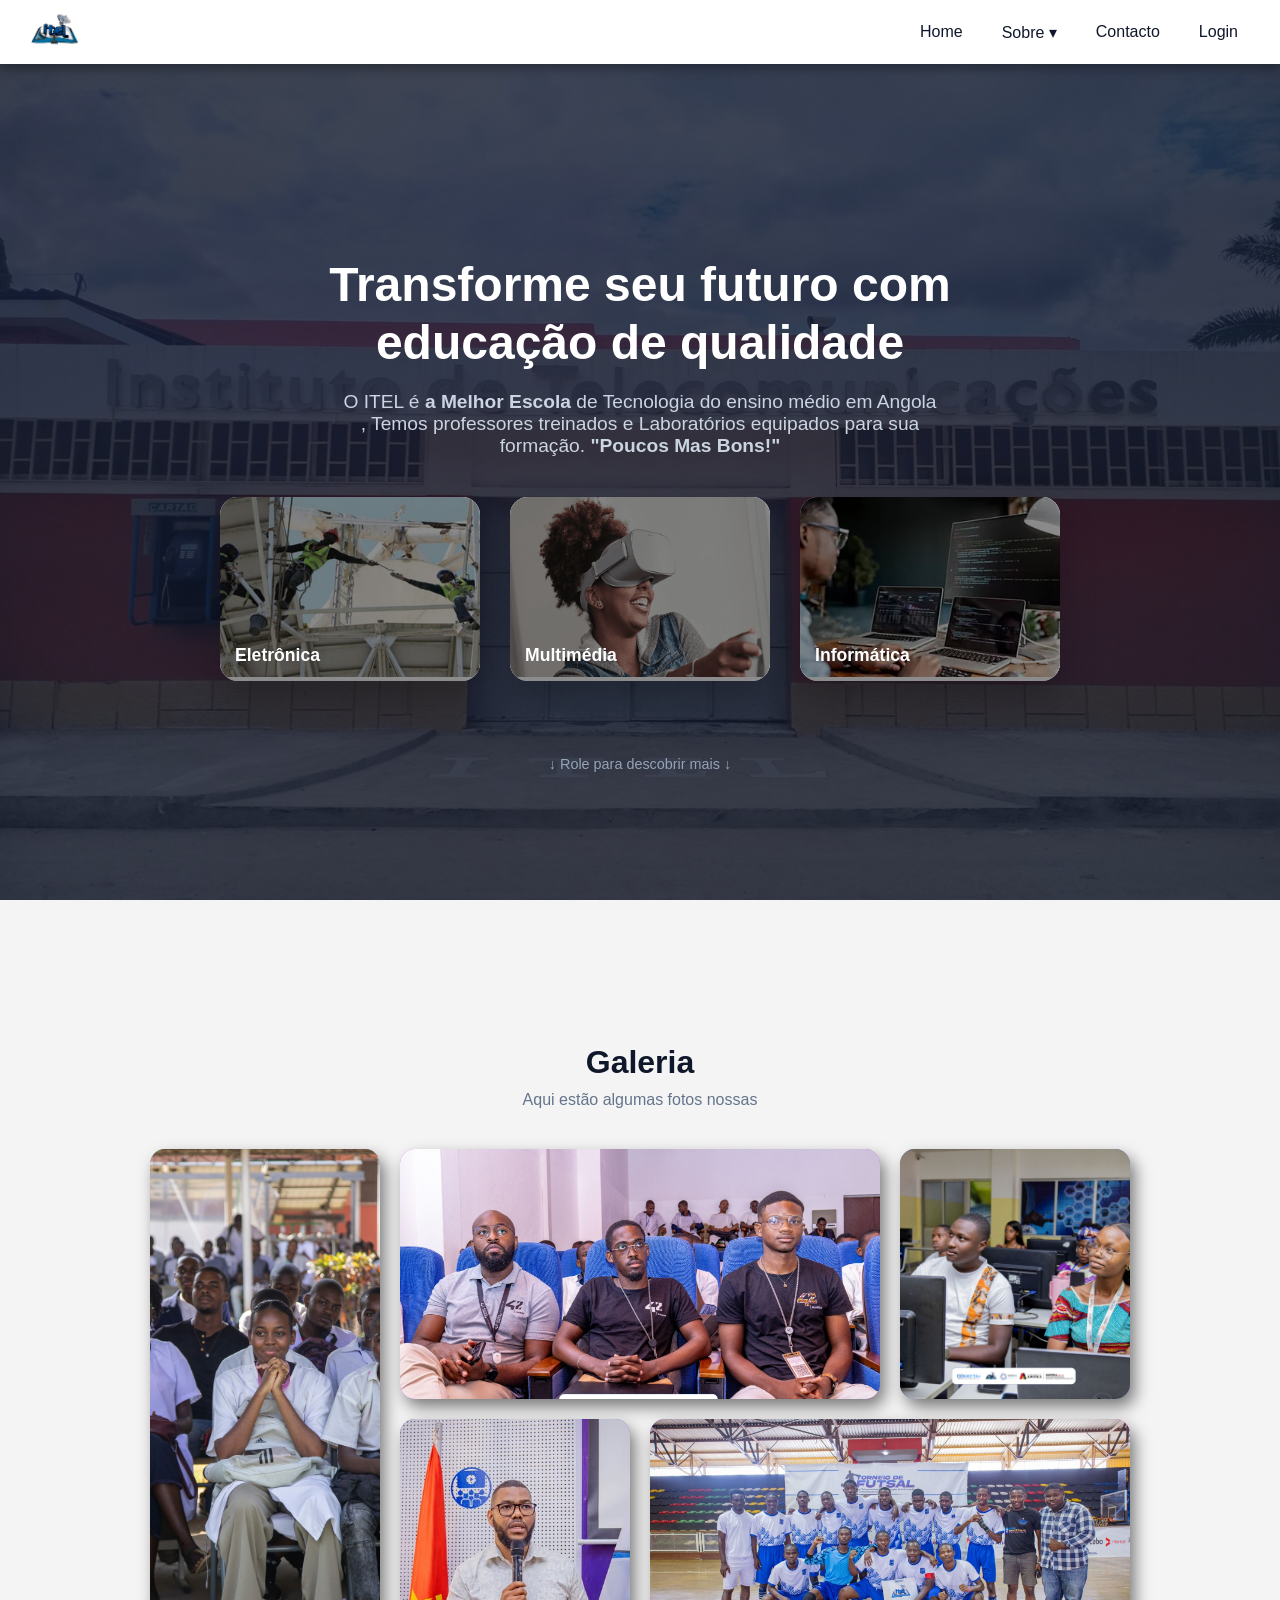
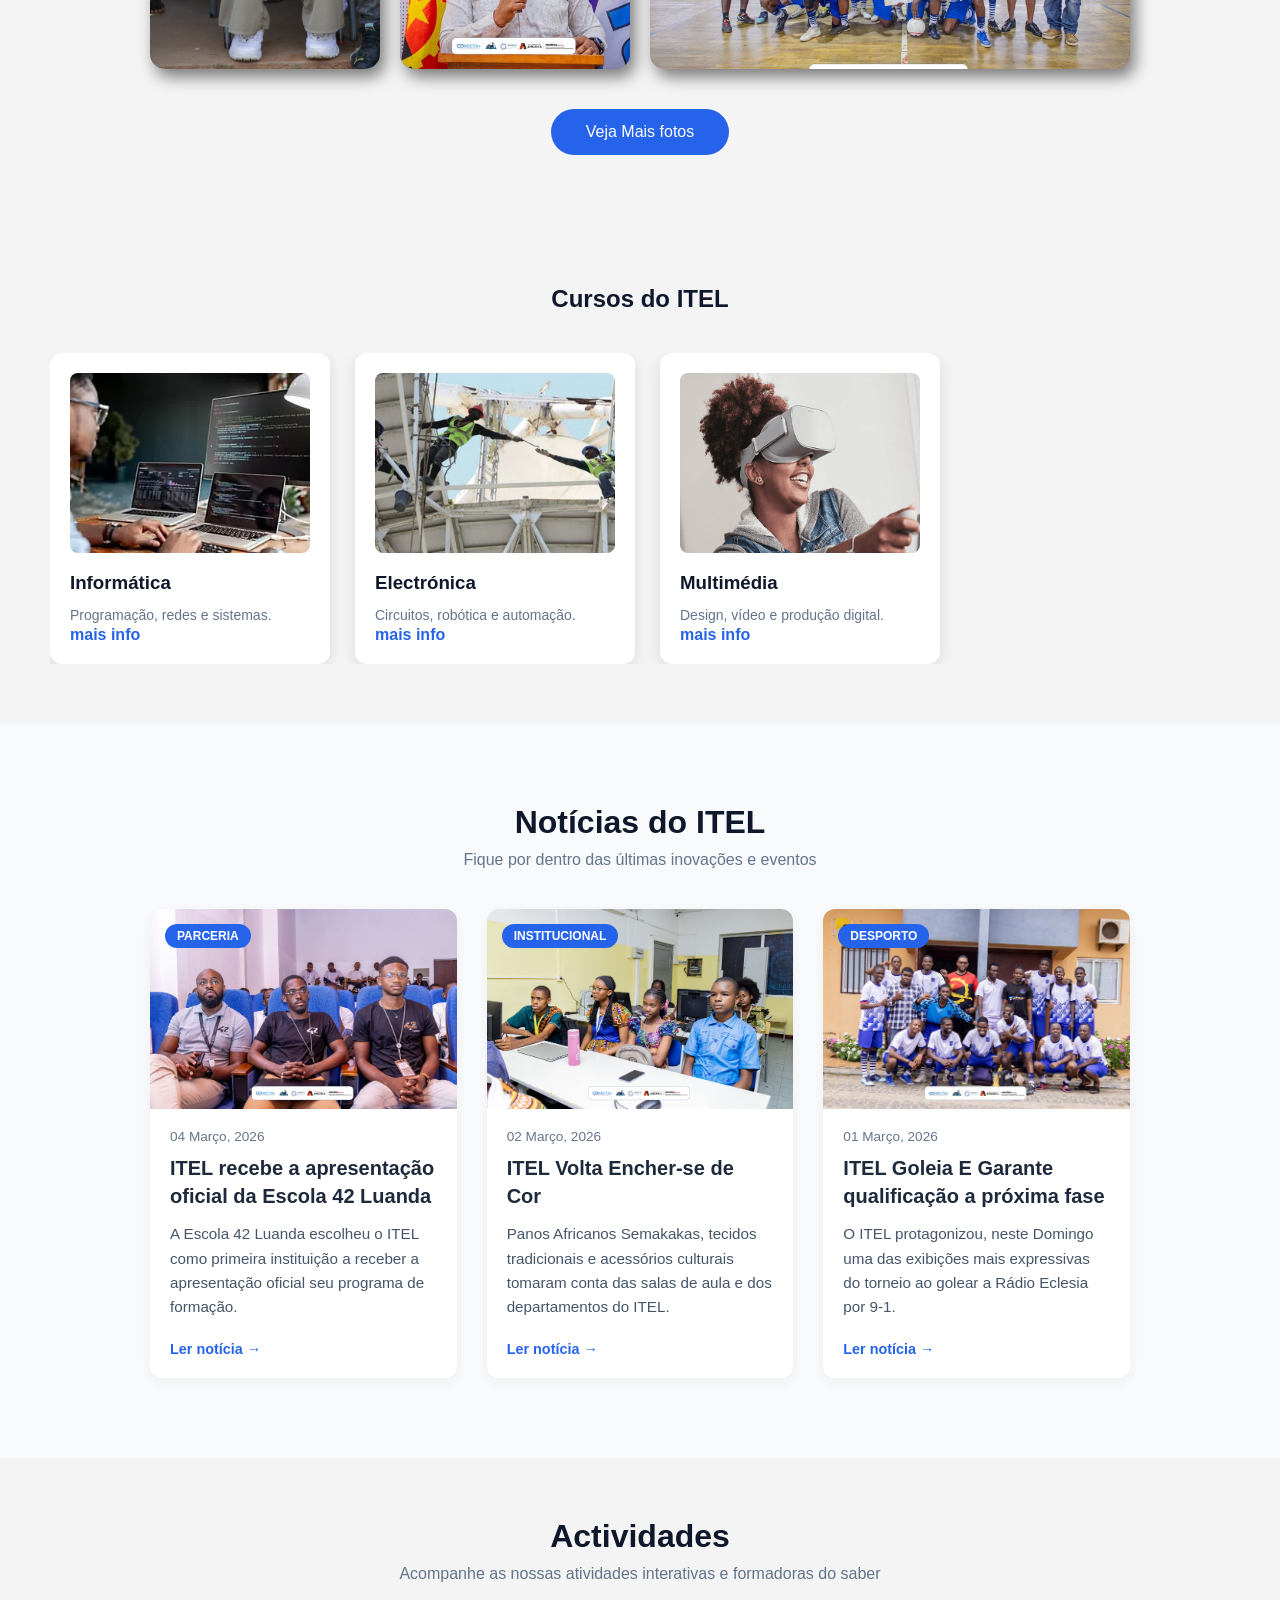
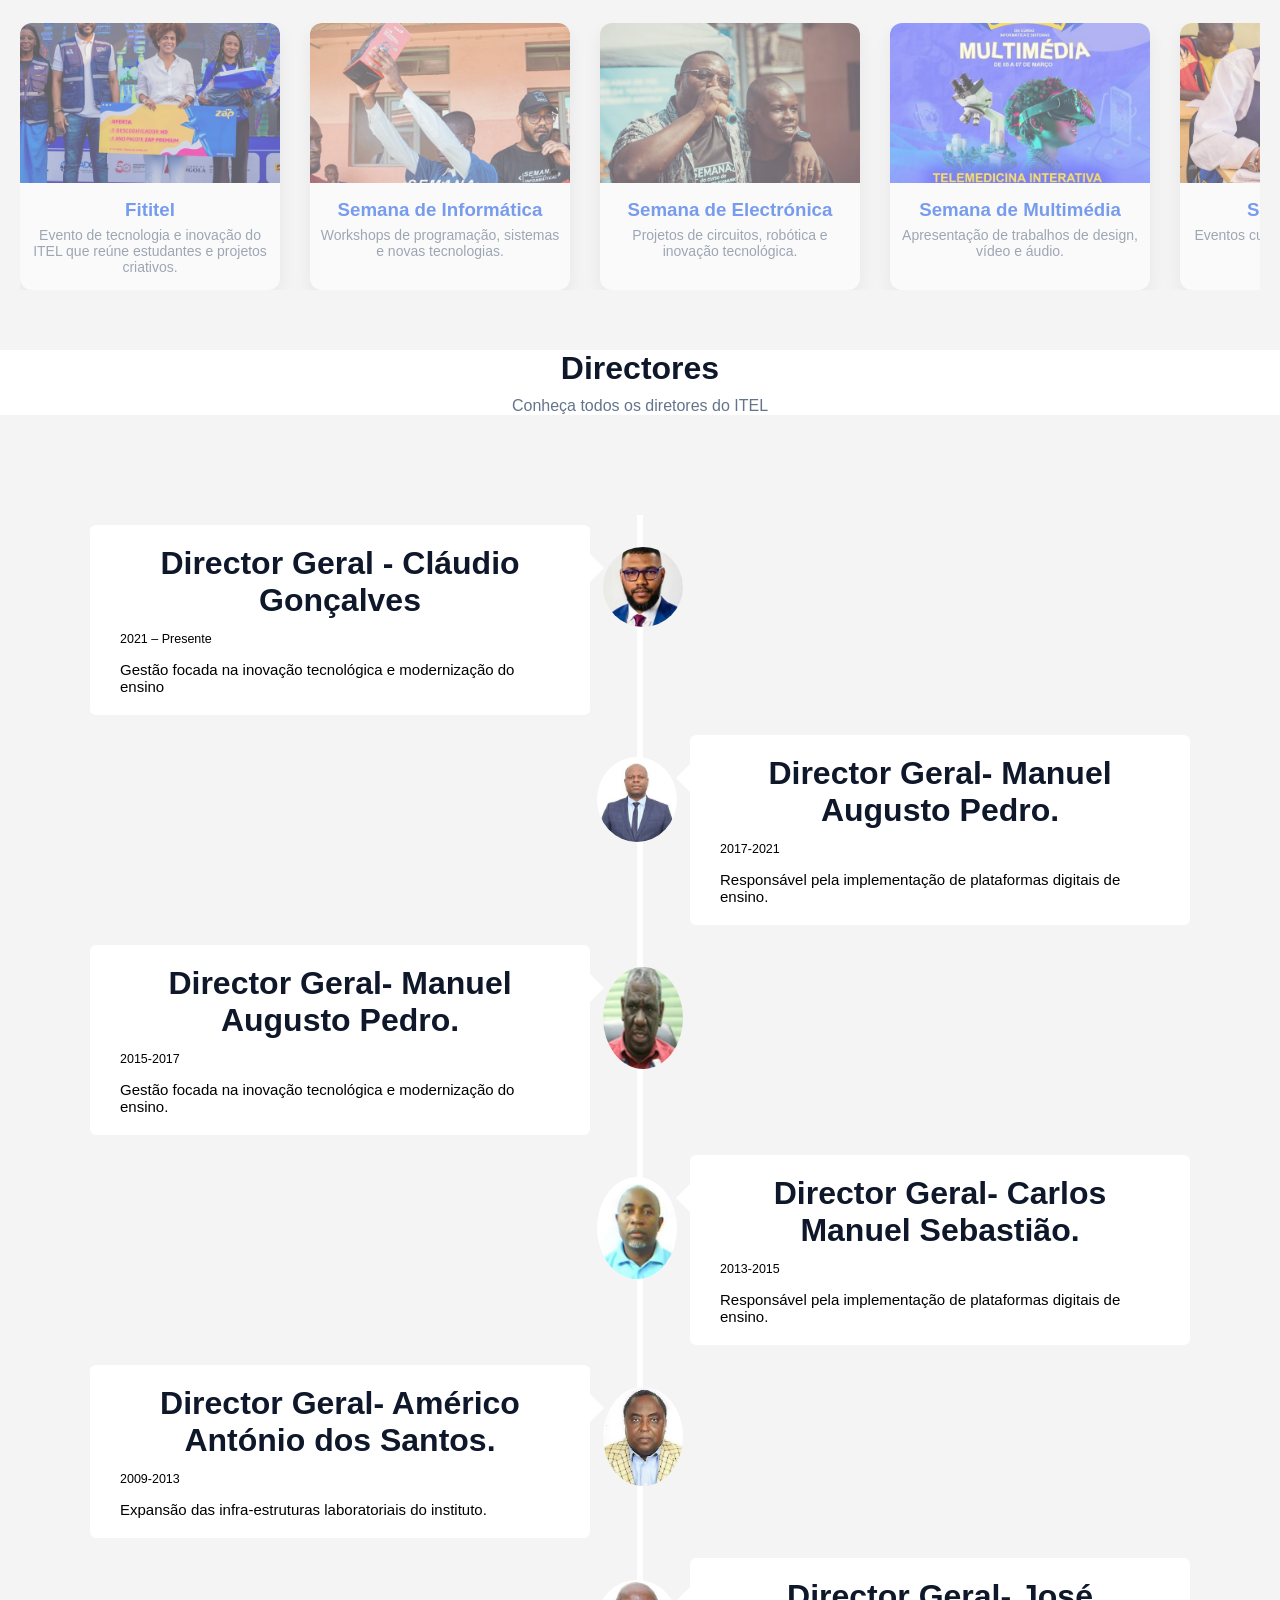
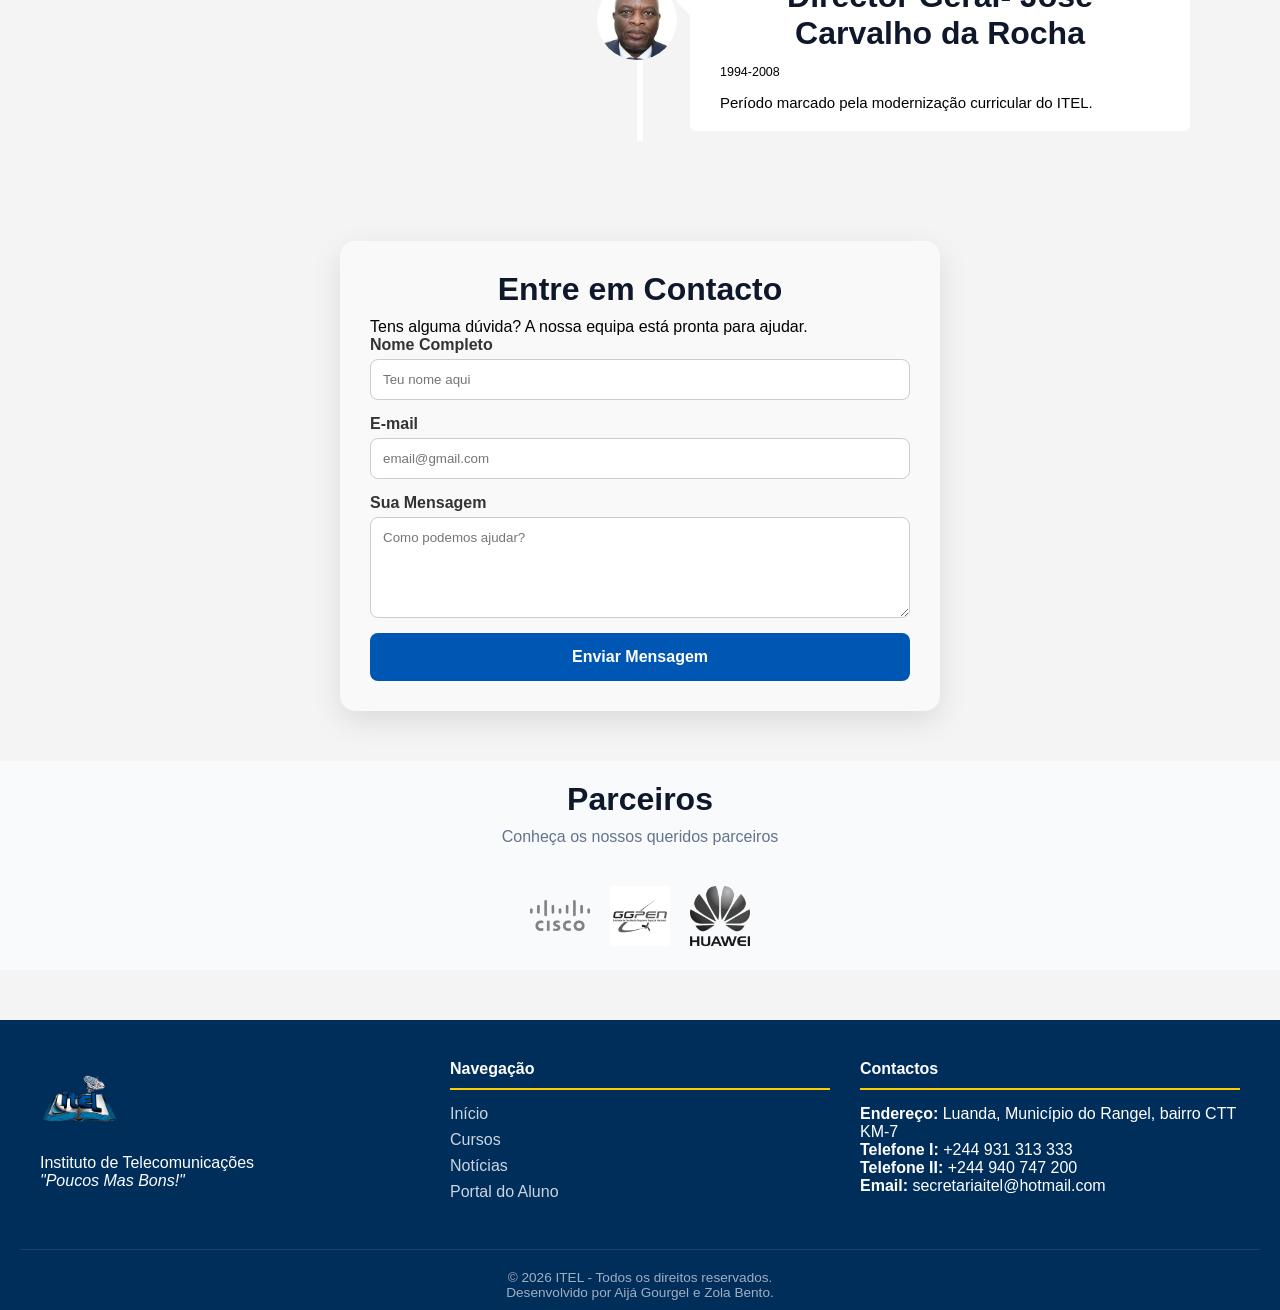
==== commit 929c6804: "Seção contactos" ====
--- a/Final/index.html
+++ b/Final/index.html
@@ -13,19 +13,36 @@
 
 
 <body>
-    <header>
-        <div>
-            <img src="imagens/image.png" alt="Imagem do itel">
-            
-        </div>
-        <nav>
-            <a href="#inicio">Início</a>
-            <a href="cursos/cursos.html">Cursos</a>
-            <a href="#contacto">Contacto</a>
-            <a href="Login/Login.html">Login</a>
-            <a href="#noticia">Noticia</a>
-        </nav>
-    </header>
+    <header id="home">
+
+    <div>
+        <img src="imagens/image.png" alt="Imagem do ITEL">
+    </div>
+
+    <nav>
+
+        <a href="#">Home</a>
+
+        <div class="dropdown">
+            <a href="#">Sobre ▾</a>
+
+            <div class="dropdown-menu">
+                <a href="#galeria">Galeria</a>
+                <a href="#cursos">Cursos</a>
+                <a href="#noticias">Notícias</a>
+                <a href="#actividades">Actividades</a>
+                <a href="#diretores">Directores</a>
+                <a href="#parceiros">Parceiros</a>
+
+            </div>
+        </div>
+
+        <a href="#contacto">Contacto</a>
+        <a href="Login/Login.html">Login</a>
+
+    </nav>
+
+</header>
 
 
 
@@ -77,42 +94,40 @@
         </section>
             
         <!--Cursos secção-->
-        <section class="cursos-carousel">
+        <section class="cursos-carousel" id="cursos">
 
 <h1>Cursos do ITEL</h1>
 
 <div class="carousel-wrapper">
-  <div class="carousel">
-
-    <!-- Curso 1 -->
-    <div class="curso-slide">
-      <img src="cursos/img/informatica.jpg" alt="Curso Informática">
-      <h3>Informática</h3>
-      <p>Programação, redes e sistemas.</p>
-      <a href="#modal1" class="mais-info">mais info</a>
+    <div class="carousel">
+
+        <!-- Curso 1 -->
+        <div class="curso-slide">
+        <img src="cursos/img/informatica.jpg" alt="Curso Informática">
+        <h3>Informática</h3>
+        <p>Programação, redes e sistemas.</p>
+        <a href="#modal1" class="mais-info">mais info</a>
+        </div>
+
+        <!-- Curso 2 -->
+        <div class="curso-slide">
+        <img src="cursos/img/electronica.png" alt="Curso Electrónica">
+        <h3>Electrónica</h3>
+        <p>Circuitos, robótica e automação.</p>
+        <a href="#modal2" class="mais-info">mais info</a>
+        </div>
+
+        <!-- Curso 3 -->
+        <div class="curso-slide">
+        <img src="cursos/img/multimedia.png" alt="Curso Multimédia">
+        <h3>Multimédia</h3>
+        <p>Design, vídeo e produção digital.</p>
+        <a href="#modal3" class="mais-info">mais info</a>
+        </div>
+
+
+
     </div>
-
-    <!-- Curso 2 -->
-    <div class="curso-slide">
-      <img src="cursos/img/electronica.png" alt="Curso Electrónica">
-      <h3>Electrónica</h3>
-      <p>Circuitos, robótica e automação.</p>
-      <a href="#modal2" class="mais-info">mais info</a>
-    </div>
-
-    <!-- Curso 3 -->
-    <div class="curso-slide">
-      <img src="cursos/img/multimedia.png" alt="Curso Multimédia">
-      <h3>Multimédia</h3>
-      <p>Design, vídeo e produção digital.</p>
-      <a href="#modal3" class="mais-info">mais info</a>
-    </div>
-
-
-
-    <!-- Adicione mais cursos aqui seguindo o padrão -->
-
-  </div>
 </div>
 
 <!-- MODAIS DOS CURSOS -->
@@ -146,7 +161,7 @@
 
 </section>
 
-        <section id="noticia" class="secao secao-noticias">
+        <section id="noticias" class="secao secao-noticias">
             <div>
                 <h2 class="titulo-secao">Notícias do ITEL</h2>
                 <p class="subtitle">Fique por dentro das últimas inovações e eventos</p>
@@ -161,7 +176,7 @@
                             <span class="data">04 Março, 2026</span>
                             <h3>ITEL recebe a apresentação oficial da Escola 42 Luanda</h3>
                             <p>A Escola 42 Luanda escolheu o ITEL como primeira instituição a receber a apresentação oficial seu programa de formação.</p>
-                            <a href="noticias/noticias.html" class="ler-mais">Ler notícia →</a>
+                            <a href="noticias/noticias.html#noticia1" class="ler-mais">Ler notícia →</a>
                         </div>
                     </article>
 
@@ -174,7 +189,7 @@
                             <span class="data">02 Março, 2026</span>
                             <h3>ITEL Volta Encher-se de Cor</h3>
                             <p>Panos Africanos Semakakas, tecidos tradicionais e acessórios culturais tomaram conta das salas de aula e dos departamentos do ITEL.</p>
-                            <a href="noticias/noticias.html" class="ler-mais">Ler notícia →</a>
+                            <a href="noticias/noticias.html#noticia2" class="ler-mais">Ler notícia →</a>
                         </div>
                     </article>
 
@@ -187,7 +202,7 @@
                             <span class="data">01 Março, 2026</span>
                             <h3>ITEL Goleia E Garante qualificação a próxima fase</h3>
                             <p>O ITEL protagonizou, neste Domingo uma das exibições mais expressivas do torneio ao golear a Rádio Eclesia por 9-1.</p>
-                            <a href="noticias/noticias.html" class="ler-mais">Ler notícia →</a>
+                            <a href="noticias/noticias.html#noticia3" class="ler-mais">Ler notícia →</a>
                         </div>
                     </article>
                 </div>
@@ -196,89 +211,115 @@
 
 
         
-        <section id="actividades" class="actividades secao">
-
-            <!-- Título da Secção -->
-            <h2>Actividades</h2>
-            <p class="subtitle">Acompanhe as nossas atividades interativas e formadoras do saber</p>
-
-            <!-- Área de Cards -->
-            <div class="cards-container">
-                <div class="card" data-atividade="Fititel">
-                    <img src="Actividades/fititel/544825075_1218911470279845_1274962918031670438_n.jpg" alt="Fititel">
-                    <h3>Fititel</h3>
-                    <p>O Fititel é um evento de tecnologia e inovação do ITEL, reunindo estudantes e projetos criativos.</p>
-                </div>
-
-                <div class="card" data-atividade="Informática">
-                    <img src="Actividades/seman_info/capainfo.jpg" alt="Semana de Informática">
-                    <h3>Semana de Informática</h3>
-                    <p>Semana dedicada à informática, com workshops de programação, sistemas e novas tecnologias.</p>
-                </div>
-
-                <div class="card" data-atividade="Electrónica">
-                    <img src="Actividades/Seman_ele/capsemanaeele.jpg" alt="Semana de Electrónica">
-                    <h3>Semana de Electrónica</h3>
-                    <p>Semana de Electrónica com projetos de circuitos, robótica e inovação tecnológica aplicada.</p>
-                </div>
-
-                <div class="card" data-atividade="Multimédia">
-                    <img src="Actividades/sema_mult/487853320_1090563743114619_5174947730304767502_n.jpg" alt="Semana de Multimédia">
-                    <h3>Semana de Multimédia</h3>
-                    <p>Apresentação de trabalhos de design, vídeo, áudio e outras criações digitais inovadoras.</p>
-                </div>
-
-                <div class="card" data-atividade="África">
-                    <img src="Actividades/sexta_cultural/Amor.jpg" alt="Representação da África">
-                    <h3>Sexta Cultural</h3>
-                    <p>Toda última sexta do mês, cultura, música, dança e atividades artísticas para todos.</p>
-                </div>
-
-                <div class="card" data-atividade="ITEL Solidário">
-                    <img src="Actividades/itelsolidario/487826390_1088875983283395_3658495766381052444_n (1).jpg" alt="ITEL Solidário">
-                    <h3>ITEL Solidário</h3>
-                    <p>O ITEL Solidário promove ações sociais e comunitárias, ajudando pessoas e fortalecendo a comunidade.</p>
-                </div>
-
-                <div class="card" data-atividade="Futebol">
-                    <img src="Actividades/futitel/capa.jpg" alt="Futebol">
-                    <h3>Futebol</h3>
-                    <p>Competições e jogos de futebol entre estudantes, promovendo desporto, espírito e diversão.</p>
-                </div>
-            </div>
-
-            <!-- Modal -->
-            <div class="modal">
-                <div class="modal-content">
-                    <span class="close">&times;</span>
-                    <h2 id="modal-title"></h2>
-                    <div class="modal-gallery" id="modal-gallery">
-                        <!-- Imagens carregadas via JS -->
-                    </div>
-                </div>
-            </div>
-
-            <section id="actividades" class="actividades">
-                <!-- Título e cards existentes -->
-                ...
-                <!-- Modal existente -->
-                <div class="modal">
-                    ...
-                </div>
-
-                <!-- Novo lightbox -->
-                <div class="lightbox" id="lightbox">
-                    <span class="close-lightbox">&times;</span>
-                    <img id="lightbox-img" src="">
-                </div>
-            </section>
-        </section>
+       <section class="actividades" id="actividades">
+
+    <!-- Título da Secção -->
+    <h2>Actividades</h2>
+    <p class="subtitle">
+        Acompanhe as nossas atividades interativas e formadoras do saber
+    </p>
+
+    <!-- Carrossel -->
+    <div class="carousel">
+
+        <div class="cards-container">
+
+            <div class="card">
+                <img src="Actividades/fititel/544825075_1218911470279845_1274962918031670438_n.jpg" alt="Fititel">
+                <h3>Fititel</h3>
+                <p>Evento de tecnologia e inovação do ITEL que reúne estudantes e projetos criativos.</p>
+            </div>
+
+            <div class="card">
+                <img src="Actividades/seman_info/capainfo.jpg" alt="Semana de Informática">
+                <h3>Semana de Informática</h3>
+                <p>Workshops de programação, sistemas e novas tecnologias.</p>
+            </div>
+
+            <div class="card">
+                <img src="Actividades/Seman_ele/capsemanaeele.jpg" alt="Semana de Electrónica">
+                <h3>Semana de Electrónica</h3>
+                <p>Projetos de circuitos, robótica e inovação tecnológica.</p>
+            </div>
+
+            <div class="card">
+                <img src="Actividades/sema_mult/487853320_1090563743114619_5174947730304767502_n.jpg" alt="Semana de Multimédia">
+                <h3>Semana de Multimédia</h3>
+                <p>Apresentação de trabalhos de design, vídeo e áudio.</p>
+            </div>
+
+            <div class="card">
+                <img src="Actividades/sexta_cultural/Amor.jpg" alt="Sexta Cultural">
+                <h3>Sexta Cultural</h3>
+                <p>Eventos culturais com música, dança e arte.</p>
+            </div>
+
+            <div class="card">
+                <img src="Actividades/itelsolidario/487826390_1088875983283395_3658495766381052444_n (1).jpg" alt="ITEL Solidário">
+                <h3>ITEL Solidário</h3>
+                <p>Ações sociais e comunitárias promovidas pelos estudantes.</p>
+            </div>
+
+            <div class="card">
+                <img src="Actividades/futitel/capa.jpg" alt="Futebol">
+                <h3>Futebol</h3>
+                <p>Competições desportivas entre estudantes do ITEL.</p>
+            </div> <div class="card">
+                <img src="Actividades/fititel/544825075_1218911470279845_1274962918031670438_n.jpg" alt="Fititel">
+                <h3>Fititel</h3>
+                <p>Evento de tecnologia e inovação do ITEL que reúne estudantes e projetos criativos.</p>
+            </div>
+
+            <div class="card">
+                <img src="Actividades/seman_info/capainfo.jpg" alt="Semana de Informática">
+                <h3>Semana de Informática</h3>
+                <p>Workshops de programação, sistemas e novas tecnologias.</p>
+            </div>
+
+            <div class="card">
+                <img src="Actividades/Seman_ele/capsemanaeele.jpg" alt="Semana de Electrónica">
+                <h3>Semana de Electrónica</h3>
+                <p>Projetos de circuitos, robótica e inovação tecnológica.</p>
+            </div>
+
+            <div class="card">
+                <img src="Actividades/sema_mult/487853320_1090563743114619_5174947730304767502_n.jpg" alt="Semana de Multimédia">
+                <h3>Semana de Multimédia</h3>
+                <p>Apresentação de trabalhos de design, vídeo e áudio.</p>
+            </div>
+
+            <div class="card">
+                <img src="Actividades/sexta_cultural/Amor.jpg" alt="Sexta Cultural">
+                <h3>Sexta Cultural</h3>
+                <p>Eventos culturais com música, dança e arte.</p>
+            </div>
+
+            <div class="card">
+                <img src="Actividades/itelsolidario/487826390_1088875983283395_3658495766381052444_n (1).jpg" alt="ITEL Solidário">
+                <h3>ITEL Solidário</h3>
+                <p>Ações sociais e comunitárias promovidas pelos estudantes.</p>
+            </div>
+
+            <div class="card">
+                <img src="Actividades/futitel/capa.jpg" alt="Futebol">
+                <h3>Futebol</h3>
+                <p>Competições desportivas entre estudantes do ITEL.</p>
+            </div>
+
+        </div>
+
+    </div>
+
+</section>
 
 <!--Secção Directores-->
 
-        <h2>Directores</h2>
-        <p class="subtitle">Conheça todos os diretores do ITEL</p>
+      
     <section id="diretores" >
+         <nav style="background-color: white;">
+            <h2>Directores</h2>
+            <p class="subtitle">Conheça todos os diretores do ITEL</p>
+         </nav>
         <div class="timeline">
             <div class="container left-container">
                 <img class="timeline-img" src="directores/goncalvesCla.jpg" alt="">
@@ -314,7 +355,7 @@
             <div class="container right-container">
                 <img class="timeline-img" src="directores/sebastiao3.jpg" alt="">
                 <div class="text-box">
-                    <h2>>Director Geral- Carlos Manuel Sebastião.</h2>
+                    <h2>Director Geral- Carlos Manuel Sebastião.</h2>
                     <small>2013-2015</small>
                     <p>Responsável pela implementação de plataformas digitais de ensino.</p>
                     <span class="right-container-arrow"></span>
@@ -343,143 +384,35 @@
         </div>
     </section>
 
-
-
-
-<!-- MODAL 1 -->
-
-<div id="director1" class="modal">
-
-<div class="modal-content">
-
-<a href="#" class="close">&times;</a>
-
-<img src="imagens/image.png">
-
-<h2>Cláudio António de Almeida Gonçalves</h2>
-
-<p class="cargo">Director Geral do ITEL</p>
-
-<p>
-Licenciado em Engenharia de Telecomunicações pelo Instituto Nacional de
-Telecomunicações do Brasil (INATEL). Possui experiência em instalação
-e configuração de estações rádio-base para telefonia móvel.
-</p>
-
-<p>
-Antes de assumir a direcção do ITEL foi docente da instituição e
-coordenador de vários projectos tecnológicos e académicos.
-</p>
-
-<p>
-Desde 2021 lidera o instituto com foco na inovação tecnológica,
-parcerias com empresas do sector e fortalecimento da formação técnica
-em Angola.
-</p>
-
-</div>
-
-</div>
-
-
-
-<!-- MODAL 2 -->
-
-<div id="director2" class="modal">
-
-<div class="modal-content">
-
-<a href="#" class="close">&times;</a>
-
-<img src="img/andre.jpg">
-
-<h2>André Pedro</h2>
-
-<p class="cargo">Director Geral do ITEL</p>
-
-<p>
-Engenheiro ligado ao desenvolvimento tecnológico e à formação
-de quadros especializados em telecomunicações.
-</p>
-
-<p>
-Durante a sua gestão foram implementadas iniciativas de modernização
-do ensino técnico, incluindo o desenvolvimento de plataformas digitais
-para aprendizagem e laboratórios virtuais.
-</p>
-
-<p>
-Também promoveu parcerias com instituições públicas e privadas
-para reforçar a formação prática dos estudantes.
-</p>
-
-</div>
-
-</div>
-
-
-
-<!-- MODAL 3 -->
-
-<div id="director3" class="modal">
-
-<div class="modal-content">
-
-<a href="#" class="close">&times;</a>
-
-<img src="img/director3.jpg">
-
-<h2>Director Histórico</h2>
-
-<p class="cargo">Director Geral do ITEL</p>
-
-<p>
-Durante este período o instituto consolidou a sua reputação
-como um dos principais centros de formação tecnológica
-em Angola.
-</p>
-
-<p>
-Foram desenvolvidos novos laboratórios e reforçada a
-formação nas áreas de redes, electrónica e informática.
-</p>
-
-</div>
-
-</div>
-
-
-
-<!-- MODAL 4 -->
-
-<div id="director4" class="modal">
-
-<div class="modal-content">
-
-<a href="#" class="close">&times;</a>
-
-<img src="img/director4.jpg">
-
-<h2>Director Histórico</h2>
-
-<p class="cargo">Director Geral do ITEL</p>
-
-<p>
-Gestão responsável por consolidar o modelo de ensino
-técnico profissional do instituto e preparar a expansão
-dos cursos tecnológicos.
-</p>
-
-<p>
-Este período marcou o crescimento da reputação do ITEL
-na formação de especialistas em telecomunicações.
-</p>
-
-</div>
-
-</div>
-
-        <section id="parceiros" class="secao">
+    <section class="contacto" id="contacto">
+        <div class="contacto-container">
+            <h2>Entre em Contacto</h2>
+            <p>Tens alguma dúvida? A nossa equipa está pronta para ajudar.</p>
+
+            <form action="#" method="POST" class="form-itel">
+            <div class="form-group">
+                <label for="nome">Nome Completo</label>
+                <input type="text" id="nome" name="nome" placeholder="Teu nome aqui" required>
+            </div>
+
+            <div class="form-group">
+                <label for="email">E-mail</label>
+                <input type="email" id="email" name="email" placeholder="email@gmail.com" required>
+            </div>
+
+            <div class="form-group">
+                <label for="mensagem">Sua Mensagem</label>
+                <textarea id="mensagem" name="mensagem" rows="5" placeholder="Como podemos ajudar?" required></textarea>
+            </div>
+
+            <button type="submit" class="btn-enviar">Enviar Mensagem</button>
+            </form>
+        </div>
+    </section>
+
+
+
+        <section class="secao" id="parceiros">
             <h2>Parceiros</h2>
             <p class="subtitle">Conheça os nossos queridos parceiros</p>
             <div class="container-parceiros-foto">
@@ -531,6 +464,6 @@
             <br>Desenvolvido por Aijá Gourgel e Zola Bento.
         </div>
     </footer>
-    <script src="script.js"></script>
+
 </body>
 </html>
--- a/Final/style.css
+++ b/Final/style.css
@@ -9,7 +9,10 @@
 
 body{
     background-color: #f4f4f4;
-}
+    margin: 0;
+    padding: 0;
+}
+
 /*definições básicas para todas as secções*/ 
 .secao{
     padding: 80px 150px;
@@ -47,6 +50,8 @@
 /*Navbar*/
 
 
+
+/* ===== HEADER ===== */
 
 header {
     display: flex;
@@ -60,19 +65,82 @@
     z-index: 1000;
 }
 
+/* Logo */
+
+header img {
+    width: 50px;
+}
+
+/* NAV */
+
+header nav {
+    display: flex;
+    align-items: center;
+    gap: 15px;
+}
+
+/* Links */
+
 header a {
     text-decoration: none;
-    padding: 10px;
-    color: #0f172a;
+    padding: 10px 12px;
+    color: #0F172A;
     font-weight: 500;
-}
-
-header img {
-    width: 50px;
-    display: inline;
-}
-
-
+    transition: 0.3s;
+}
+
+header a:hover {
+    color: #2563EB;
+}
+
+/* ===== DROPDOWN ===== */
+
+.dropdown {
+    position: relative;
+}
+
+/* Menu escondido */
+
+.dropdown-menu {
+    position: absolute;
+    top: 40px;
+    left: 0;
+
+    background: #FFFFFF;
+    min-width: 180px;
+
+    box-shadow: 0 8px 20px rgba(0,0,0,0.15);
+    border-radius: 8px;
+
+    opacity: 0;
+    visibility: hidden;
+    transform: translateY(10px);
+
+    transition: 0.3s ease;
+}
+
+/* Links do dropdown */
+
+.dropdown-menu a {
+    display: block;
+    padding: 10px 15px;
+    color: #0F172A;
+}
+
+/* Hover nos links */
+
+.dropdown-menu a:hover {
+    background: #F4F4F4;
+    color: #2563EB;
+}
+
+/* Mostrar dropdown */
+
+.dropdown:hover .dropdown-menu {
+    opacity: 1;
+    visibility: visible;
+    transform: translateY(0);
+}
 
 
 
@@ -304,6 +372,7 @@
   padding:50px;
   background:#F4F4F4;
   font-family:'Segoe UI', Tahoma, Geneva, Verdana, sans-serif;
+  justify-items: center;
   
 }
 
@@ -344,6 +413,7 @@
 .curso-slide:hover{
   transform:translateY(-5px);
   box-shadow:0 10px 25px rgba(0,0,0,0.2);
+  cursor: pointer;
 }
 
 .curso-slide img{
@@ -409,11 +479,13 @@
 }
 
 .modal-conteudo-curso img{
-  width:100%;
-  height:300px;
-  object-fit:cover;
-  border-radius:8px;
-  margin-bottom:20px;
+    width: 100%;          /* ocupa toda a largura disponível */
+  max-height: 400px;    /* não fica gigantesca verticalmente */
+  height: auto;         /* mantém proporção natural */
+  object-fit: cover;    /* corta se necessário para preencher a largura */
+  border-radius: 8px;
+  margin-bottom: 20px;
+  display: block;
 }
 
 .modal-conteudo-curso h2{
@@ -528,164 +600,6 @@
     font-weight: bold;
     font-size: 0.9rem;
     transition: 0.2s;
-}
-
-
-
-
-
-
-
-/* ====== Secção Actividades ====== */
-
-.actividades {
-  padding: 40px;
-  text-align: center;
-  background-color: #F4F4F4;
-  font-family: 'Segoe UI', Tahoma, Geneva, Verdana, sans-serif;
-}
-
-.actividades h1 {
-  color: #0F172A;
-  margin-bottom: 40px;
-}
-
-/* ====== Cards ====== */
-.cards-container {
-  display: flex;
-  justify-content: center;
-  gap: 30px;
-  flex-wrap: wrap;
-}
-
-.card {
-  background: #FFFFFF;
-  border-radius: 10px;
-  box-shadow: 0 5px 15px rgba(0,0,0,0.1);
-  width: 200px;
-  cursor: pointer;
-  transition: transform 0.3s, box-shadow 0.3s, opacity 0.6s;
-  opacity: 0;
-  transform: scale(0.8);
-}
-
-.card img {
-  width: 100%;
-  border-top-left-radius: 10px;
-  border-top-right-radius: 10px;
-}
-
-.card h3 {
-  color: #2563EB;
-  margin: 10px 0 5px;
-}
-
-.card p {
-  color: #64748B;
-  font-size: 14px;
-  padding: 0 10px 10px;
-}
-
-.card:hover {
-  transform: translateY(-5px);
-  box-shadow: 0 10px 20px rgba(0,0,0,0.2);
-}
-
-/* ====== Modal ====== */
-.modal {
-  display: none;
-  position: fixed;
-  z-index: 999;
-  left: 0;
-  top: 0;
-  width: 100%;
-  height: 100%;
-  overflow: auto;
-  background-color: rgba(0,0,0,0.7);
-}
-
-.modal-content {
-  background-color: #FFFFFF;
-  margin: 10% auto;
-  padding: 20px;
-  border-radius: 10px;
-  width: 80%;
-  max-width: 800px;
-  animation: zoomIn 0.4s ease;
-  text-align: center;
-}
-
-.modal-gallery {
-  display: grid;
-  grid-template-columns: repeat(auto-fill, 150px);
-  gap: 15px;
-  justify-content: center;
-  margin-top: 20px;
-}
-
-.modal-gallery img {
-  width: 100%;
-  border-radius: 5px;
-}
-
-.close {
-  color: #0F172A;
-  float: right;
-  font-size: 28px;
-  font-weight: bold;
-  cursor: pointer;
-}
-
-.close:hover {
-  color: #2563EB;
-}
-
-/* ====== Animação ====== */
-@keyframes zoomIn {
-  0% { transform: scale(0.8); opacity: 0; }
-  100% { transform: scale(1); opacity: 1; }
-}
-/* Hover zoom na galeria */
-.modal-gallery img {
-  width: 100%;
-  border-radius: 5px;
-  transition: transform 0.3s, box-shadow 0.3s;
-  cursor: pointer;
-}
-
-.modal-gallery img:hover {
-  transform: scale(1.1);
-  box-shadow: 0 10px 20px rgba(0,0,0,0.3);
-}
-
-/* Lightbox */
-.lightbox {
-  display: none;
-  position: fixed;
-  z-index: 1000;
-  top: 0;
-  left: 0;
-  width: 100%;
-  height: 100%;
-  background-color: rgba(0,0,0,0.9);
-  justify-content: center;
-  align-items: center;
-}
-
-.lightbox img {
-  max-width: 90%;
-  max-height: 90%;
-  border-radius: 10px;
-  box-shadow: 0 10px 30px rgba(0,0,0,0.5);
-}
-
-.close-lightbox {
-  position: absolute;
-  top: 20px;
-  right: 30px;
-  color: #FFFFFF;
-  font-size: 36px;
-  cursor: pointer;
 }
 
 .pagina-noticias{
@@ -836,7 +750,106 @@
 }
 
 
-
+/* ====== Secção Actividades ====== */
+/* ===== Secção ===== */
+
+.actividades{
+    padding:60px 20px;
+    background:#F4F4F4;
+    text-align:center;
+    font-family:'Segoe UI', Tahoma, Geneva, Verdana, sans-serif;
+}
+
+.actividades h2{
+    color:#0F172A;
+    font-size:32px;
+    margin-bottom:10px;
+}
+
+.subtitle{
+    color:#64748B;
+    margin-bottom:40px;
+}
+
+
+/* ===== Carrossel ===== */
+
+.carousel{
+    width:100%;
+    overflow:hidden;
+    position:relative;
+}
+
+
+/* ===== Container dos cards ===== */
+
+.cards-container{
+    display:flex;
+    gap:30px;
+    width:max-content;
+    animation: slideLeft 35s linear infinite;
+}
+
+
+/* ===== Cards ===== */
+
+.card{
+    width:260px;
+    background:#FFFFFF;
+    border-radius:12px;
+    box-shadow:0 8px 20px rgba(0,0,0,0.1);
+    transition:transform 0.5s, opacity 0.5s;
+    flex-shrink:0;
+    opacity:0.6;
+}
+
+
+/* Card principal quando passa no centro */
+
+.card:hover{
+    transform:scale(1.08);
+    opacity:1;
+}
+
+
+/* ===== Imagem ===== */
+
+.card img{
+    width:100%;
+    height:160px;
+    object-fit:cover;
+    border-top-left-radius:12px;
+    border-top-right-radius:12px;
+}
+
+
+/* ===== Texto ===== */
+
+.card h3{
+    color:#2563EB;
+    margin:12px 10px 6px;
+}
+
+.card p{
+    color:#64748B;
+    font-size:14px;
+    padding:0 10px 15px;
+}
+
+
+/* ===== Movimento horizontal ===== */
+
+@keyframes slideLeft{
+
+    0%{
+        transform:translateX(0);
+    }
+
+    100%{
+        transform:translateX(-50%);
+    }
+
+}
 
 /*Parceiros*/
 
@@ -972,7 +985,7 @@
     background-color: #ffff;
     left: 50%;
     margin-left: -3px;
-    animation: moveline 6s linear forwards;
+    animation: moveline 5s linear forwards;
 }
 
 
@@ -1025,39 +1038,55 @@
 
 
 
-@media screen and (max-width:600px){
-   .timeline{
-    margin: 50px auto;
-   }
-   .timeline::after{
-    left: 31px;
-   }
-   .container{
-    width: 100%;
-    padding-left: 80px;
-    padding-right: 25px;
-   }
-   text-box{
-    font-size: 13px;
-   }
-   .text-box small{
-    margin-bottom: 10px;
-   }
-
-   .right-container{
-    left: 0px;
-   }
-
-   .left-container img, .right-container img{
-    left: 10px;
-   }
-
-   .left-container-arrow, .right-container-arrow{
-    border-right: 15pd solid #fff;
-    border-left: 0;
-    left: -15px;
-   }
-
+.contacto-container {
+  max-width: 600px;
+  margin: 50px auto;
+  padding: 30px;
+  background: #f9f9f9;
+  border-radius: 15px;
+  box-shadow: 0 10px 30px rgba(0,0,0,0.1);
+  box-sizing: border-box;
+}
+
+.form-itel {
+  display: flex;
+  flex-direction: column;
+  gap: 15px;
+}
+
+.form-group {
+  display: flex;
+  flex-direction: column;
+  text-align: left;
+}
+
+.form-group label {
+  font-weight: bold;
+  margin-bottom: 5px;
+  color: #333;
+}
+
+.form-group input, .form-group select, .form-group textarea {
+  padding: 12px;
+  border: 1px solid #ccc;
+  border-radius: 8px;
+  font-family: inherit;
+}
+
+.btn-enviar {
+  background-color: #0056b3; 
+  color: white;
+  padding: 15px;
+  border: none;
+  border-radius: 8px;
+  cursor: pointer;
+  font-size: 1rem;
+  font-weight: bold;
+  transition: background 0.3s ease;
+}
+
+.btn-enviar:hover {
+  background-color: #003d80;
 }
 
 
@@ -1117,4 +1146,258 @@
     border-top: 1px solid rgba(255, 255, 255, 0.1);
     font-size: 0.85rem;
     color: #a0aec0;
+}
+/* =================== RESPONSIVIDADE =================== */
+
+/* ----- Telas até 1200px (Laptops grandes / Tablets landscape) ----- */
+@media screen and (max-width: 1200px) {
+    .secao {
+        padding: 60px 100px;
+    }
+
+    .bento-grid {
+        grid-template-columns: repeat(3, 1fr);
+        grid-auto-rows: 220px;
+    }
+
+    .carousel-wrapper {
+        justify-content: flex-start;
+        padding: 10px;
+    }
+
+    .cards-container {
+        gap: 25px;
+    }
+
+    .footer-container {
+        grid-template-columns: repeat(2, 1fr);
+    }
+
+    .timeline {
+        max-width: 95%;
+    }
+}
+
+/* ----- Telas até 992px (Tablets) ----- */
+@media screen and (max-width: 992px) {
+    .secao {
+        padding: 50px 50px;
+    }
+
+    .bento-grid {
+        grid-template-columns: repeat(2, 1fr);
+        grid-auto-rows: 200px;
+    }
+
+    .cursos-carousel {
+        padding: 30px 20px;
+    }
+
+    .carousel-wrapper {
+        gap: 15px;
+        padding-bottom: 10px;
+    }
+
+    .curso-slide {
+        flex: 0 0 240px;
+    }
+
+    .cards-container {
+        gap: 20px;
+    }
+
+    .card {
+        width: 220px;
+    }
+
+    .timeline {
+        margin: 70px auto;
+    }
+
+    .container {
+        width: 100%;
+        padding-left: 60px;
+        padding-right: 20px;
+    }
+
+    .text-box {
+        font-size: 14px;
+        padding: 15px 20px;
+    }
+
+    .text-box small {
+        margin-bottom: 8px;
+    }
+
+    .left-container-arrow,
+    .right-container-arrow {
+        top: 25px;
+        border-top: 12px solid transparent;
+        border-bottom: 12px solid transparent;
+        border-left: 12px solid white;
+        right: -12px;
+    }
+
+    .right-container-arrow {
+        left: -12px;
+        border-left: 0;
+        border-right: 12px solid white;
+    }
+
+    .botao-voltar {
+        top: 70px;
+        left: auto;
+        right: 20px;
+        padding: 8px 16px;
+        font-size: 13px;
+    }
+}
+
+/* ----- Telas até 768px (Tablets / Mobile) ----- */
+@media screen and (max-width: 768px) {
+    .secao {
+        padding: 40px 30px;
+    }
+
+    .hero h1 {
+        font-size: 2rem;
+    }
+
+    .hero p {
+        font-size: 1rem;
+    }
+
+    header nav {
+        flex-wrap: wrap;
+        gap: 10px;
+    }
+
+    .bento-grid {
+        grid-template-columns: 1fr;
+        grid-auto-rows: 180px;
+    }
+
+    .carousel-wrapper {
+        overflow-x: scroll;
+        justify-content: flex-start;
+    }
+
+    .curso-slide {
+        flex: 0 0 200px;
+    }
+
+    .cards-container {
+        gap: 15px;
+    }
+
+    .card {
+        width: 200px;
+    }
+
+    .timeline::after {
+        left: 20px;
+    }
+
+    .container {
+        width: 100%;
+        padding-left: 50px;
+        padding-right: 15px;
+    }
+
+    .right-container {
+        left: 0 !important;
+    }
+
+    .left-container img,
+    .right-container img {
+        left: 10px;
+        width: 60px;
+    }
+
+    .left-container-arrow,
+    .right-container-arrow {
+        left: -10px;
+        border-left: 0;
+        border-right: 10px solid white;
+        border-top: 10px solid transparent;
+        border-bottom: 10px solid transparent;
+    }
+
+    .botao-voltar {
+        top: auto;
+        bottom: 20px;
+        right: 15px;
+        padding: 8px 14px;
+        font-size: 13px;
+    }
+
+    .footer-container {
+        grid-template-columns: 1fr;
+        text-align: center;
+    }
+
+    .footer-nav ul li {
+        display: inline-block;
+        margin: 5px 10px;
+    }
+}
+
+/* ----- Telas até 480px (Mobile) ----- */
+@media screen and (max-width: 480px) {
+    .secao {
+        padding: 30px 15px;
+    }
+
+    .hero h1 {
+        font-size: 1.5rem;
+    }
+
+    .hero p {
+        font-size: 0.9rem;
+    }
+
+    header nav {
+        flex-direction: column;
+        gap: 5px;
+    }
+
+    .card {
+        width: 180px;
+    }
+
+    .curso-slide {
+        flex: 0 0 180px;
+    }
+
+    .bento-grid {
+        grid-template-columns: 1fr;
+        grid-auto-rows: 150px;
+    }
+
+    .timeline {
+        margin: 50px auto;
+    }
+
+    .container {
+        padding-left: 40px;
+    }
+
+    .text-box {
+        font-size: 13px;
+        padding: 10px 15px;
+    }
+
+    .left-container img,
+    .right-container img {
+        width: 50px;
+    }
+
+    .botao-voltar {
+        padding: 6px 12px;
+        font-size: 12px;
+    }
+
+    .footer-container {
+        gap: 20px;
+    }
 }
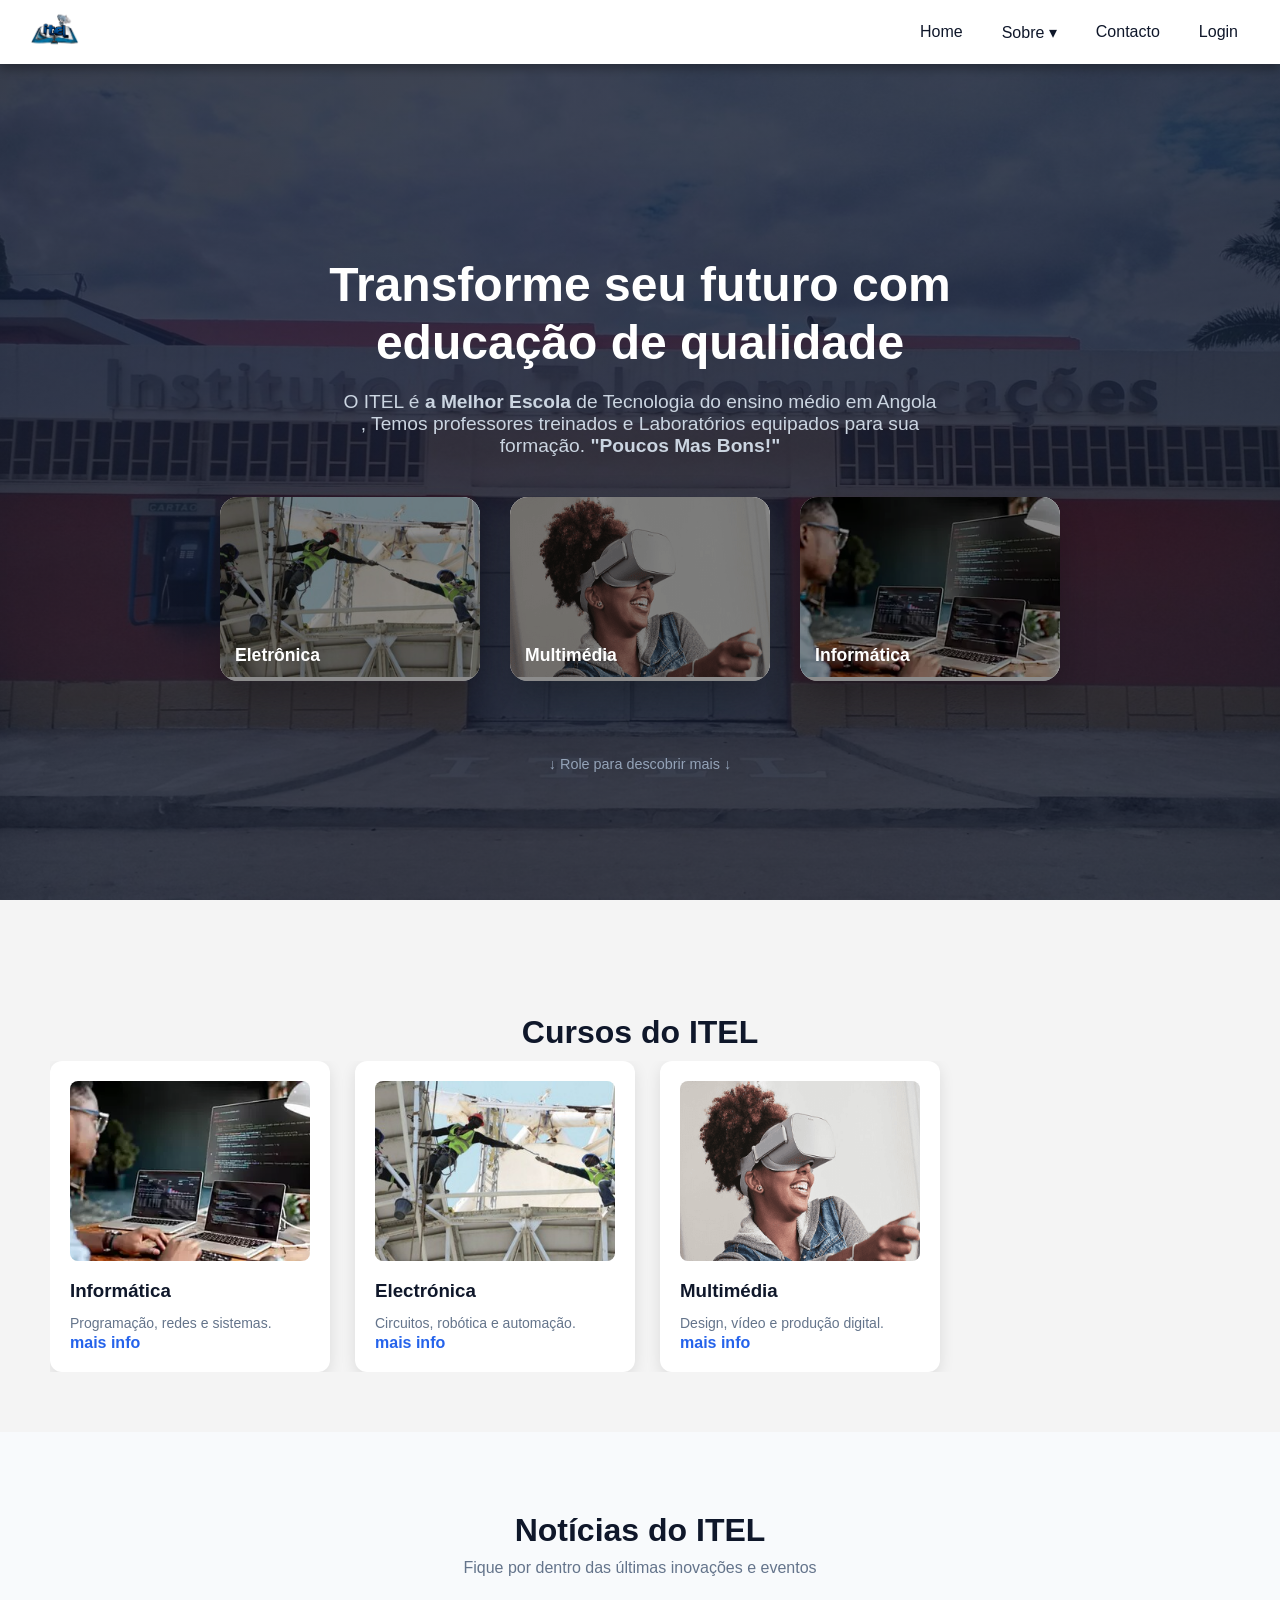
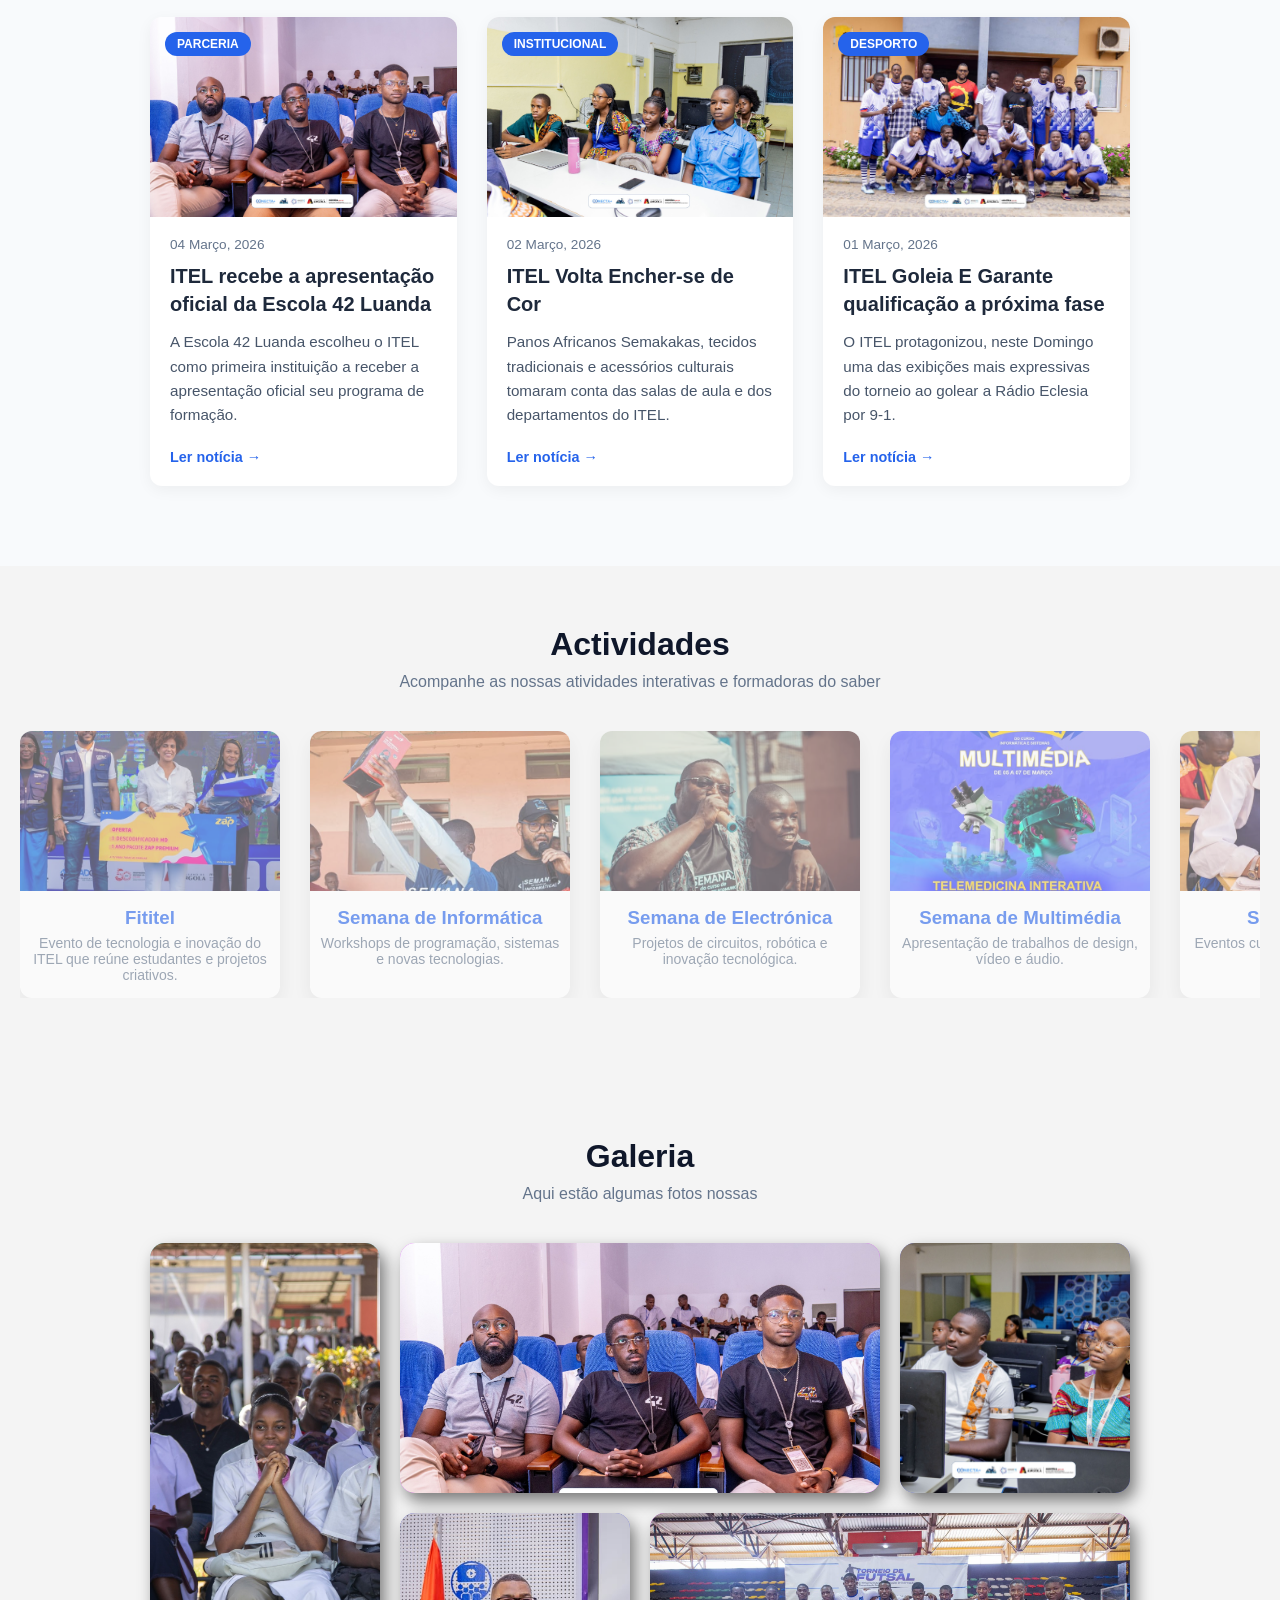
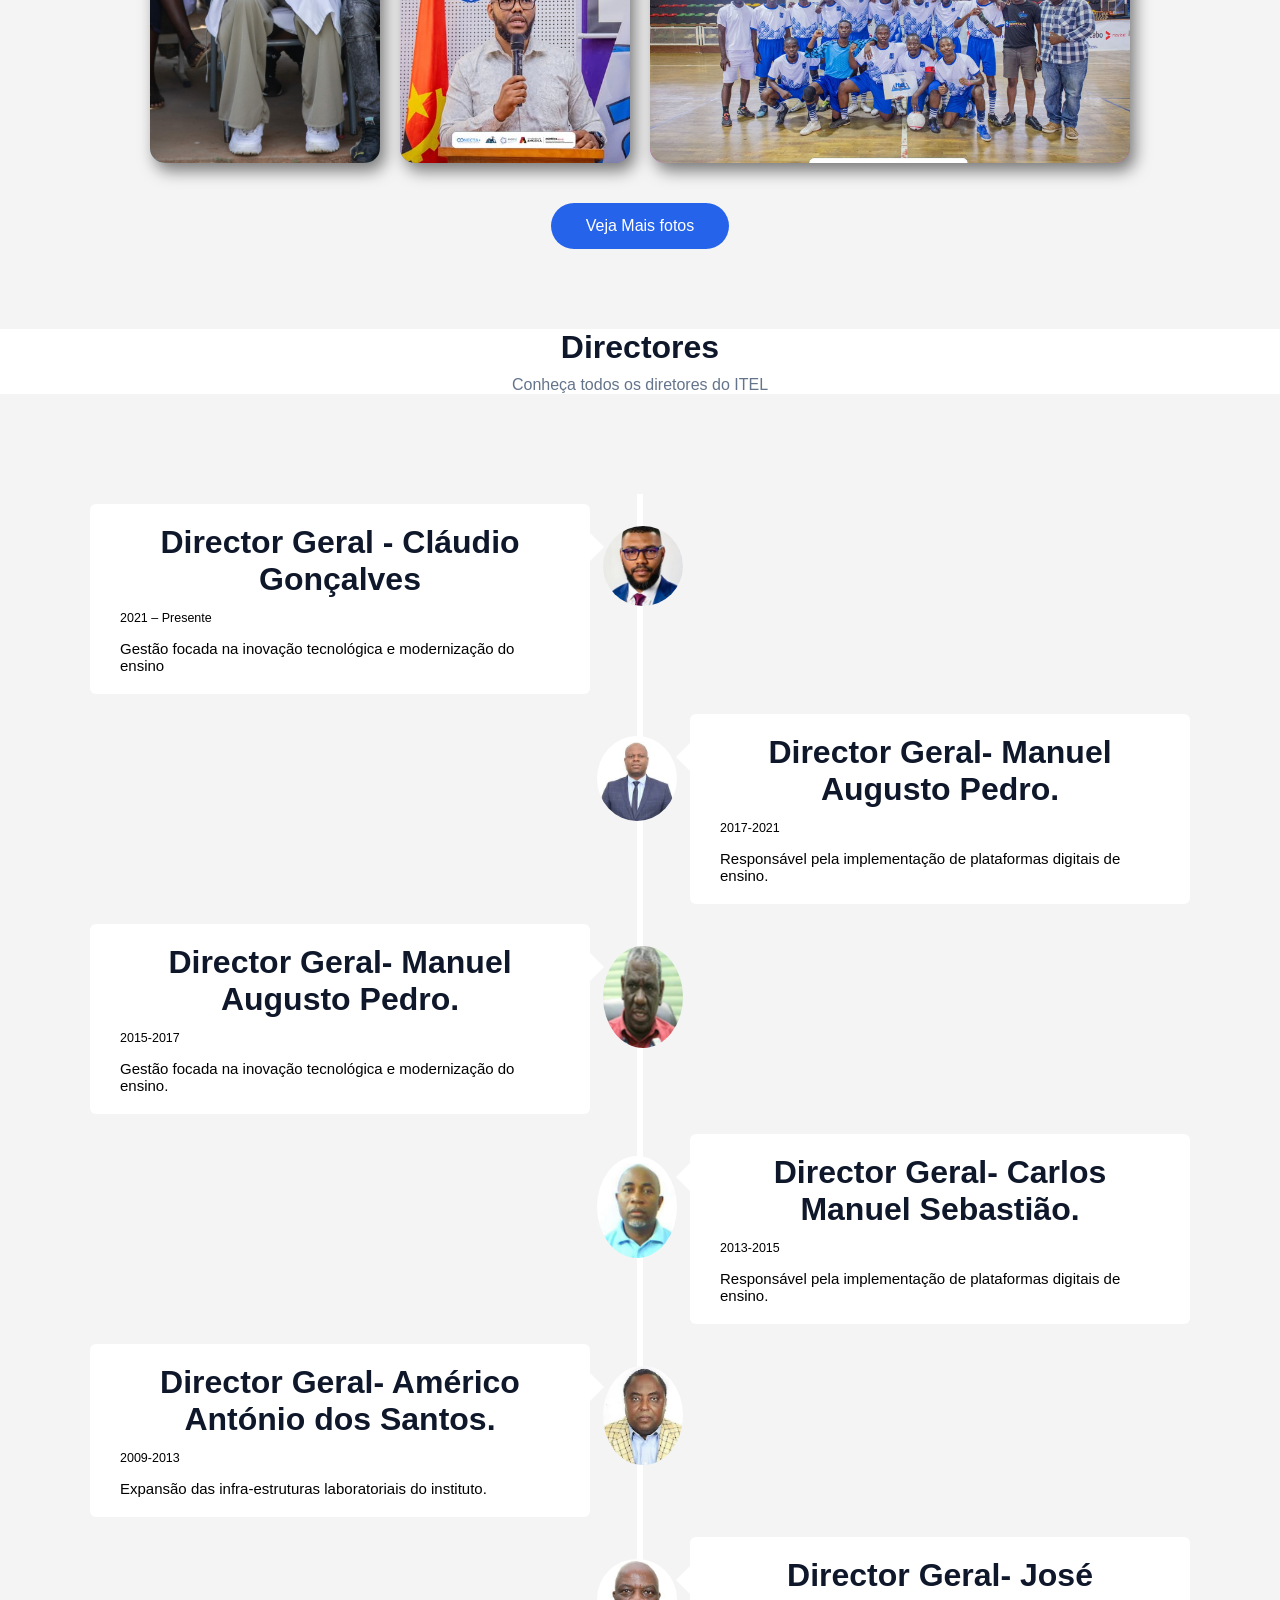
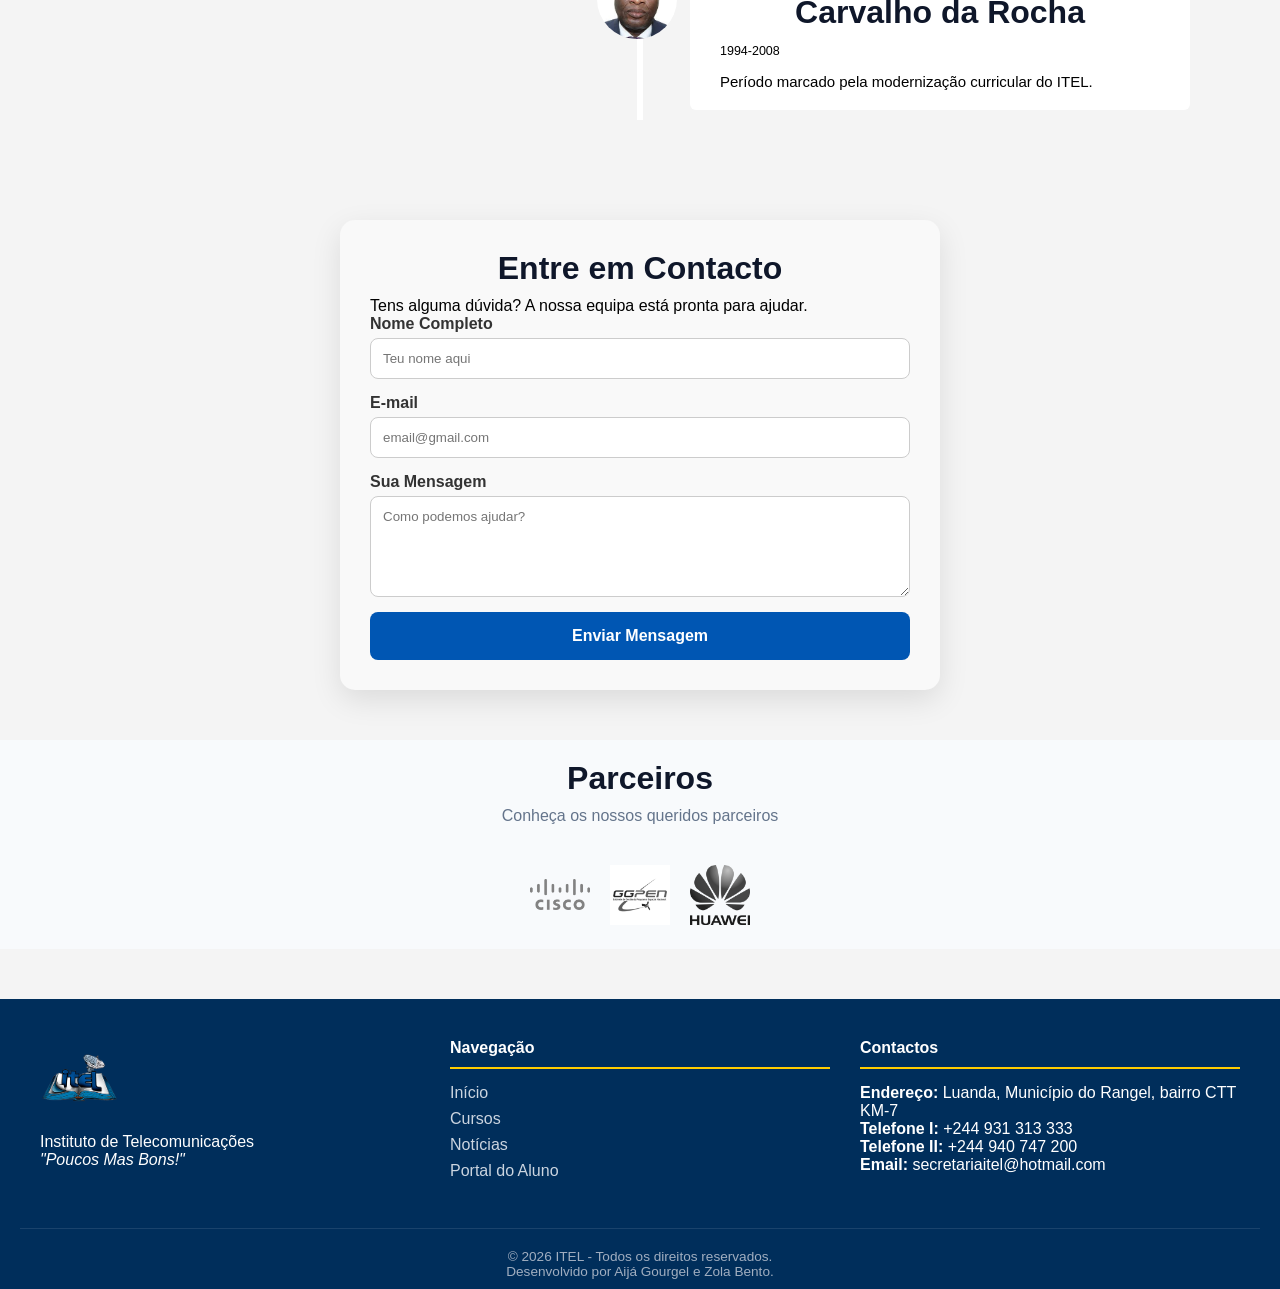
==== commit a1bdfdfb: "Identando código" ====
--- a/Final/index.html
+++ b/Final/index.html
@@ -14,35 +14,30 @@
 
 <body>
     <header id="home">
-
-    <div>
-        <img src="imagens/image.png" alt="Imagem do ITEL">
-    </div>
-
-    <nav>
-
-        <a href="#">Home</a>
-
-        <div class="dropdown">
-            <a href="#">Sobre ▾</a>
-
-            <div class="dropdown-menu">
-                <a href="#galeria">Galeria</a>
-                <a href="#cursos">Cursos</a>
-                <a href="#noticias">Notícias</a>
-                <a href="#actividades">Actividades</a>
-                <a href="#diretores">Directores</a>
-                <a href="#parceiros">Parceiros</a>
-
-            </div>
-        </div>
-
-        <a href="#contacto">Contacto</a>
-        <a href="Login/Login.html">Login</a>
-
-    </nav>
-
-</header>
+        <div>
+            <img src="imagens/image.png" alt="Imagem do ITEL">
+        </div>
+
+        <nav>
+            <a href="#">Home</a>
+            <div class="dropdown">
+                <a href="#">Sobre ▾</a>
+                <div class="dropdown-menu">
+                    <a href="#galeria">Galeria</a>
+                    <a href="#cursos">Cursos</a>
+                    <a href="#noticias">Notícias</a>
+                    <a href="#actividades">Actividades</a>
+                    <a href="#diretores">Directores</a>
+                    <a href="#parceiros">Parceiros</a>
+                </div>
+            </div>
+
+            <a href="#contacto">Contacto</a>
+            <a href="Login/Login.html">Login</a>
+
+        </nav>
+
+    </header>
 
 
 
@@ -74,92 +69,69 @@
             <div class="scroll">↓ Role para descobrir mais ↓</div>
         </section>
 
-
-
-
-
-        <section id="galeria" class="secao">
-            <h2>Galeria</h2>
-            <p class="subtitle">Aqui estão algumas fotos nossas</p>
-            <div class="bento-grid">
-                <div class="foto-item grande-v" loading="lazy"><img src="Pagina de Galeria/GaleriaDeImagens/Alunos.jpg" alt=""></div>
-                <div class="foto-item grande-h" loading="lazy"><img src="Pagina de Galeria/GaleriaDeImagens/42 4.jpeg" alt=""></div>
-                <div class="foto-item quadrado" loading="lazy"><img src="Pagina de Galeria/GaleriaDeImagens/Africa Fevereiro8.jpeg" alt=""></div>
-                <div class="foto-item quadrado" loading="lazy"><img src="Pagina de Galeria/GaleriaDeImagens/DG.jpg" alt=""></div>
-                <div class="foto-item grande-h" loading="lazy"><img src="Pagina de Galeria/GaleriaDeImagens/DreamSpace Itel6.jpeg" alt=""></div>
-            </div>
-            
-            <button class="botao"><a href="Pagina de Galeria/Galeria.html">Veja Mais fotos</a></button>
-               
-        </section>
             
         <!--Cursos secção-->
         <section class="cursos-carousel" id="cursos">
-
-<h1>Cursos do ITEL</h1>
-
-<div class="carousel-wrapper">
-    <div class="carousel">
-
-        <!-- Curso 1 -->
-        <div class="curso-slide">
-        <img src="cursos/img/informatica.jpg" alt="Curso Informática">
-        <h3>Informática</h3>
-        <p>Programação, redes e sistemas.</p>
-        <a href="#modal1" class="mais-info">mais info</a>
-        </div>
-
-        <!-- Curso 2 -->
-        <div class="curso-slide">
-        <img src="cursos/img/electronica.png" alt="Curso Electrónica">
-        <h3>Electrónica</h3>
-        <p>Circuitos, robótica e automação.</p>
-        <a href="#modal2" class="mais-info">mais info</a>
-        </div>
-
-        <!-- Curso 3 -->
-        <div class="curso-slide">
-        <img src="cursos/img/multimedia.png" alt="Curso Multimédia">
-        <h3>Multimédia</h3>
-        <p>Design, vídeo e produção digital.</p>
-        <a href="#modal3" class="mais-info">mais info</a>
-        </div>
-
-
-
-    </div>
-</div>
-
-<!-- MODAIS DOS CURSOS -->
-<div id="modal1" class="modal-curso">
-  <div class="modal-conteudo-curso">
-    <a href="#" class="fechar">×</a>
-    <img src="cursos/img/informatica.jpg" alt="">
-    <h2>Curso de Informática</h2>
-    <p>O curso de Informática do ITEL aborda programação, desenvolvimento de software, redes de computadores, segurança digital e soluções inovadoras.</p>
-  </div>
-</div>
-
-<div id="modal2" class="modal-curso">
-  <div class="modal-conteudo-curso">
-    <a href="#" class="fechar">×</a>
-    <img src="cursos/img/electronica.png" alt="">
-    <h2>Curso de Electrónica</h2>
-    <p>Foca circuitos, automação, robótica, sistemas inteligentes e projetos de engenharia eletrónica aplicada.</p>
-  </div>
-</div>
-
-<div id="modal3" class="modal-curso">
-  <div class="modal-conteudo-curso">
-    <a href="#" class="fechar">×</a>
-    <img src="cursos/img/multimedia.png" alt="">
-    <h2>Curso de Multimédia</h2>
-    <p>Desenvolve competências em design gráfico, edição de vídeo, animação, fotografia e produção digital criativa.</p>
-  </div>
-</div>
-
-
-</section>
+            <h2>Cursos do ITEL</h2>
+            <div class="carousel-wrapper">
+                <div class="carousel">
+
+                    <!-- Curso 1 -->
+                    <div class="curso-slide">
+                    <img src="cursos/img/informatica.jpg" alt="Curso Informática">
+                    <h3>Informática</h3>
+                    <p>Programação, redes e sistemas.</p>
+                    <a href="#modal1" class="mais-info">mais info</a>
+                    </div>
+
+                    <!-- Curso 2 -->
+                    <div class="curso-slide">
+                    <img src="cursos/img/electronica.png" alt="Curso Electrónica">
+                    <h3>Electrónica</h3>
+                    <p>Circuitos, robótica e automação.</p>
+                    <a href="#modal2" class="mais-info">mais info</a>
+                    </div>
+
+                    <!-- Curso 3 -->
+                    <div class="curso-slide">
+                    <img src="cursos/img/multimedia.png" alt="Curso Multimédia">
+                    <h3>Multimédia</h3>
+                    <p>Design, vídeo e produção digital.</p>
+                    <a href="#modal3" class="mais-info">mais info</a>
+                    </div>
+                </div>
+            </div>
+
+            <!-- MODAIS DOS CURSOS -->
+            <div id="modal1" class="modal-curso">
+                <div class="modal-conteudo-curso">
+                    <a href="#" class="fechar">×</a>
+                    <img src="cursos/img/informatica.jpg" alt="">
+                    <h2>Curso de Informática</h2>
+                    <p>O curso de Informática do ITEL aborda programação, desenvolvimento de software, redes de computadores, segurança digital e soluções inovadoras.</p>
+                </div>
+            </div>
+
+            <div id="modal2" class="modal-curso">
+                <div class="modal-conteudo-curso">
+                    <a href="#" class="fechar">×</a>
+                    <img src="cursos/img/electronica.png" alt="">
+                    <h2>Curso de Electrónica</h2>
+                    <p>Foca circuitos, automação, robótica, sistemas inteligentes e projetos de engenharia eletrónica aplicada.</p>
+                </div>
+            </div>
+
+            <div id="modal3" class="modal-curso">
+                <div class="modal-conteudo-curso">
+                    <a href="#" class="fechar">×</a>
+                    <img src="cursos/img/multimedia.png" alt="">
+                    <h2>Curso de Multimédia</h2>
+                    <p>Desenvolve competências em design gráfico, edição de vídeo, animação, fotografia e produção digital criativa.</p>
+                </div>
+            </div>
+
+
+        </section>
 
         <section id="noticias" class="secao secao-noticias">
             <div>
@@ -212,105 +184,122 @@
 
         
        <section class="actividades" id="actividades">
-
-    <!-- Título da Secção -->
-    <h2>Actividades</h2>
-    <p class="subtitle">
-        Acompanhe as nossas atividades interativas e formadoras do saber
-    </p>
-
-    <!-- Carrossel -->
-    <div class="carousel">
-
-        <div class="cards-container">
-
-            <div class="card">
-                <img src="Actividades/fititel/544825075_1218911470279845_1274962918031670438_n.jpg" alt="Fititel">
-                <h3>Fititel</h3>
-                <p>Evento de tecnologia e inovação do ITEL que reúne estudantes e projetos criativos.</p>
-            </div>
-
-            <div class="card">
-                <img src="Actividades/seman_info/capainfo.jpg" alt="Semana de Informática">
-                <h3>Semana de Informática</h3>
-                <p>Workshops de programação, sistemas e novas tecnologias.</p>
-            </div>
-
-            <div class="card">
-                <img src="Actividades/Seman_ele/capsemanaeele.jpg" alt="Semana de Electrónica">
-                <h3>Semana de Electrónica</h3>
-                <p>Projetos de circuitos, robótica e inovação tecnológica.</p>
-            </div>
-
-            <div class="card">
-                <img src="Actividades/sema_mult/487853320_1090563743114619_5174947730304767502_n.jpg" alt="Semana de Multimédia">
-                <h3>Semana de Multimédia</h3>
-                <p>Apresentação de trabalhos de design, vídeo e áudio.</p>
-            </div>
-
-            <div class="card">
-                <img src="Actividades/sexta_cultural/Amor.jpg" alt="Sexta Cultural">
-                <h3>Sexta Cultural</h3>
-                <p>Eventos culturais com música, dança e arte.</p>
-            </div>
-
-            <div class="card">
-                <img src="Actividades/itelsolidario/487826390_1088875983283395_3658495766381052444_n (1).jpg" alt="ITEL Solidário">
-                <h3>ITEL Solidário</h3>
-                <p>Ações sociais e comunitárias promovidas pelos estudantes.</p>
-            </div>
-
-            <div class="card">
-                <img src="Actividades/futitel/capa.jpg" alt="Futebol">
-                <h3>Futebol</h3>
-                <p>Competições desportivas entre estudantes do ITEL.</p>
-            </div> <div class="card">
-                <img src="Actividades/fititel/544825075_1218911470279845_1274962918031670438_n.jpg" alt="Fititel">
-                <h3>Fititel</h3>
-                <p>Evento de tecnologia e inovação do ITEL que reúne estudantes e projetos criativos.</p>
-            </div>
-
-            <div class="card">
-                <img src="Actividades/seman_info/capainfo.jpg" alt="Semana de Informática">
-                <h3>Semana de Informática</h3>
-                <p>Workshops de programação, sistemas e novas tecnologias.</p>
-            </div>
-
-            <div class="card">
-                <img src="Actividades/Seman_ele/capsemanaeele.jpg" alt="Semana de Electrónica">
-                <h3>Semana de Electrónica</h3>
-                <p>Projetos de circuitos, robótica e inovação tecnológica.</p>
-            </div>
-
-            <div class="card">
-                <img src="Actividades/sema_mult/487853320_1090563743114619_5174947730304767502_n.jpg" alt="Semana de Multimédia">
-                <h3>Semana de Multimédia</h3>
-                <p>Apresentação de trabalhos de design, vídeo e áudio.</p>
-            </div>
-
-            <div class="card">
-                <img src="Actividades/sexta_cultural/Amor.jpg" alt="Sexta Cultural">
-                <h3>Sexta Cultural</h3>
-                <p>Eventos culturais com música, dança e arte.</p>
-            </div>
-
-            <div class="card">
-                <img src="Actividades/itelsolidario/487826390_1088875983283395_3658495766381052444_n (1).jpg" alt="ITEL Solidário">
-                <h3>ITEL Solidário</h3>
-                <p>Ações sociais e comunitárias promovidas pelos estudantes.</p>
-            </div>
-
-            <div class="card">
-                <img src="Actividades/futitel/capa.jpg" alt="Futebol">
-                <h3>Futebol</h3>
-                <p>Competições desportivas entre estudantes do ITEL.</p>
-            </div>
-
-        </div>
-
-    </div>
-
-</section>
+            <!-- Título da Secção -->
+            <h2>Actividades</h2>
+            <p class="subtitle">
+                Acompanhe as nossas atividades interativas e formadoras do saber
+            </p>
+
+            <!-- Carrossel -->
+            <div class="carousel">
+
+                <div class="cards-container">
+
+                    <div class="card">
+                        <img src="Actividades/fititel/544825075_1218911470279845_1274962918031670438_n.jpg" alt="Fititel">
+                        <h3>Fititel</h3>
+                        <p>Evento de tecnologia e inovação do ITEL que reúne estudantes e projetos criativos.</p>
+                    </div>
+
+                    <div class="card">
+                        <img src="Actividades/seman_info/capainfo.jpg" alt="Semana de Informática">
+                        <h3>Semana de Informática</h3>
+                        <p>Workshops de programação, sistemas e novas tecnologias.</p>
+                    </div>
+
+                    <div class="card">
+                        <img src="Actividades/Seman_ele/capsemanaeele.jpg" alt="Semana de Electrónica">
+                        <h3>Semana de Electrónica</h3>
+                        <p>Projetos de circuitos, robótica e inovação tecnológica.</p>
+                    </div>
+
+                    <div class="card">
+                        <img src="Actividades/sema_mult/487853320_1090563743114619_5174947730304767502_n.jpg" alt="Semana de Multimédia">
+                        <h3>Semana de Multimédia</h3>
+                        <p>Apresentação de trabalhos de design, vídeo e áudio.</p>
+                    </div>
+
+                    <div class="card">
+                        <img src="Actividades/sexta_cultural/Amor.jpg" alt="Sexta Cultural">
+                        <h3>Sexta Cultural</h3>
+                        <p>Eventos culturais com música, dança e arte.</p>
+                    </div>
+
+                    <div class="card">
+                        <img src="Actividades/itelsolidario/487826390_1088875983283395_3658495766381052444_n (1).jpg" alt="ITEL Solidário">
+                        <h3>ITEL Solidário</h3>
+                        <p>Ações sociais e comunitárias promovidas pelos estudantes.</p>
+                    </div>
+
+                    <div class="card">
+                        <img src="Actividades/futitel/capa.jpg" alt="Futebol">
+                        <h3>Futebol</h3>
+                        <p>Competições desportivas entre estudantes do ITEL.</p>
+                    </div> <div class="card">
+                        <img src="Actividades/fititel/544825075_1218911470279845_1274962918031670438_n.jpg" alt="Fititel">
+                        <h3>Fititel</h3>
+                        <p>Evento de tecnologia e inovação do ITEL que reúne estudantes e projetos criativos.</p>
+                    </div>
+
+                    <div class="card">
+                        <img src="Actividades/seman_info/capainfo.jpg" alt="Semana de Informática">
+                        <h3>Semana de Informática</h3>
+                        <p>Workshops de programação, sistemas e novas tecnologias.</p>
+                    </div>
+
+                    <div class="card">
+                        <img src="Actividades/Seman_ele/capsemanaeele.jpg" alt="Semana de Electrónica">
+                        <h3>Semana de Electrónica</h3>
+                        <p>Projetos de circuitos, robótica e inovação tecnológica.</p>
+                    </div>
+
+                    <div class="card">
+                        <img src="Actividades/sema_mult/487853320_1090563743114619_5174947730304767502_n.jpg" alt="Semana de Multimédia">
+                        <h3>Semana de Multimédia</h3>
+                        <p>Apresentação de trabalhos de design, vídeo e áudio.</p>
+                    </div>
+
+                    <div class="card">
+                        <img src="Actividades/sexta_cultural/Amor.jpg" alt="Sexta Cultural">
+                        <h3>Sexta Cultural</h3>
+                        <p>Eventos culturais com música, dança e arte.</p>
+                    </div>
+
+                    <div class="card">
+                        <img src="Actividades/itelsolidario/487826390_1088875983283395_3658495766381052444_n (1).jpg" alt="ITEL Solidário">
+                        <h3>ITEL Solidário</h3>
+                        <p>Ações sociais e comunitárias promovidas pelos estudantes.</p>
+                    </div>
+
+                    <div class="card">
+                        <img src="Actividades/futitel/capa.jpg" alt="Futebol">
+                        <h3>Futebol</h3>
+                        <p>Competições desportivas entre estudantes do ITEL.</p>
+                    </div>
+
+                </div>
+
+            </div>
+
+        </section>
+
+
+    <!--Galeria-->
+    <section id="galeria" class="secao">
+        <h2>Galeria</h2>
+        <p class="subtitle">Aqui estão algumas fotos nossas</p>
+        <div class="bento-grid">
+            <div class="foto-item grande-v" loading="lazy"><img src="Pagina de Galeria/GaleriaDeImagens/Alunos.jpg" alt=""></div>
+            <div class="foto-item grande-h" loading="lazy"><img src="Pagina de Galeria/GaleriaDeImagens/42 4.jpeg" alt=""></div>
+            <div class="foto-item quadrado" loading="lazy"><img src="Pagina de Galeria/GaleriaDeImagens/Africa Fevereiro8.jpeg" alt=""></div>
+            <div class="foto-item quadrado" loading="lazy"><img src="Pagina de Galeria/GaleriaDeImagens/DG.jpg" alt=""></div>
+            <div class="foto-item grande-h" loading="lazy"><img src="Pagina de Galeria/GaleriaDeImagens/DreamSpace Itel6.jpeg" alt=""></div>
+        </div>
+        
+        <button class="botao"><a href="Pagina de Galeria/Galeria.html">Veja Mais fotos</a></button>
+               
+    </section>
+
 
 <!--Secção Directores-->
 
